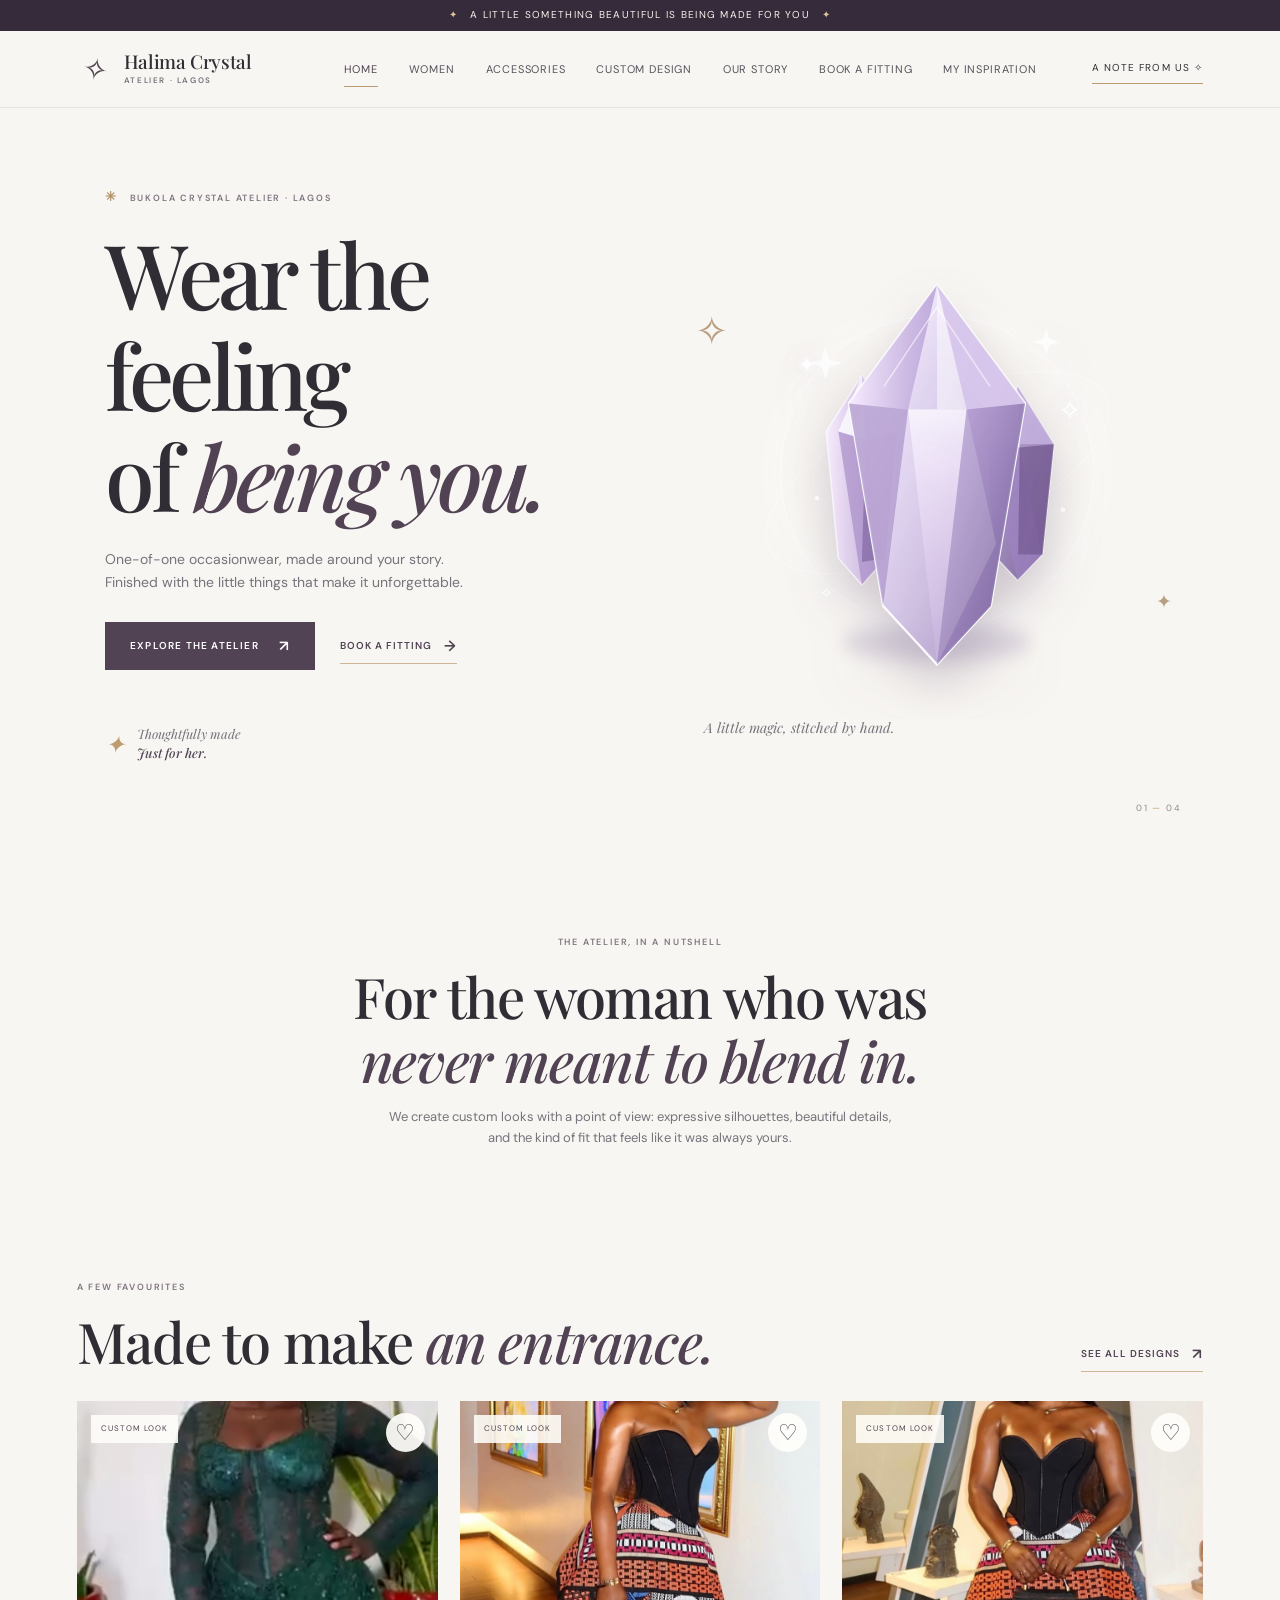
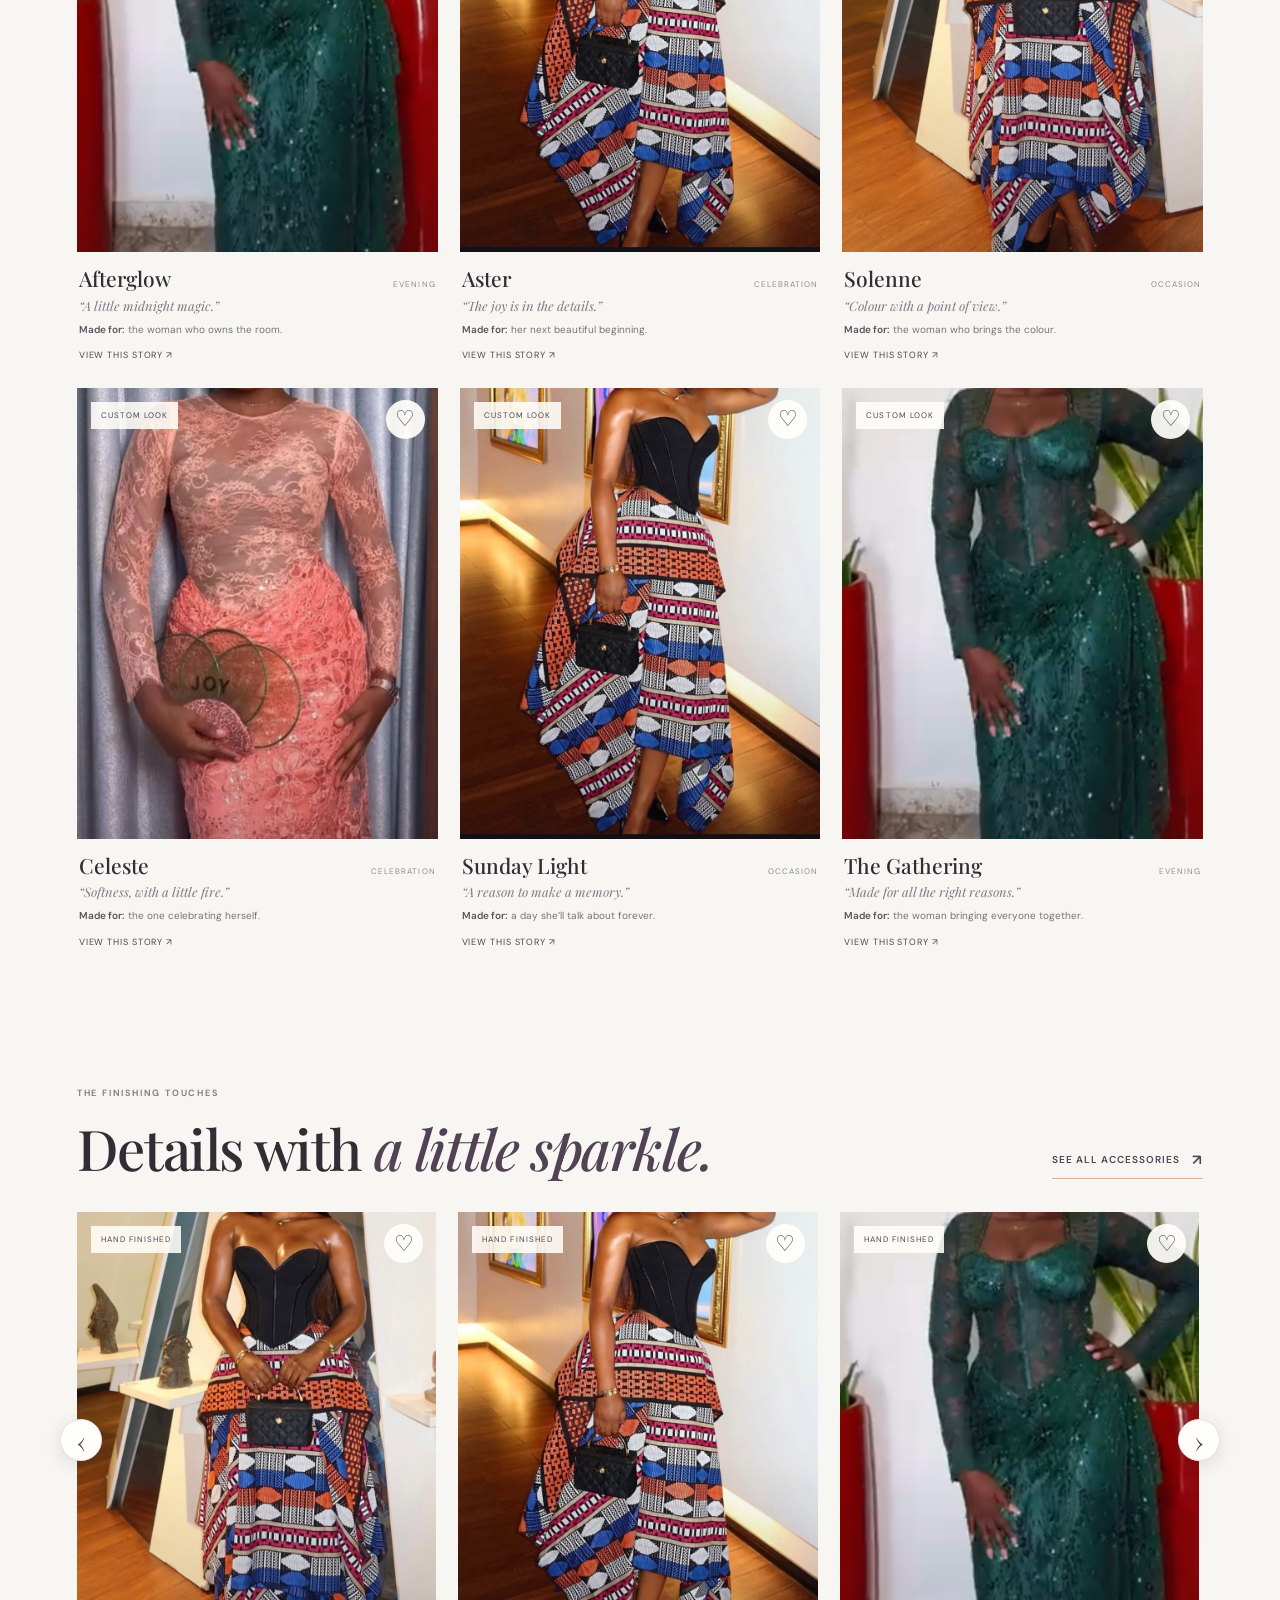
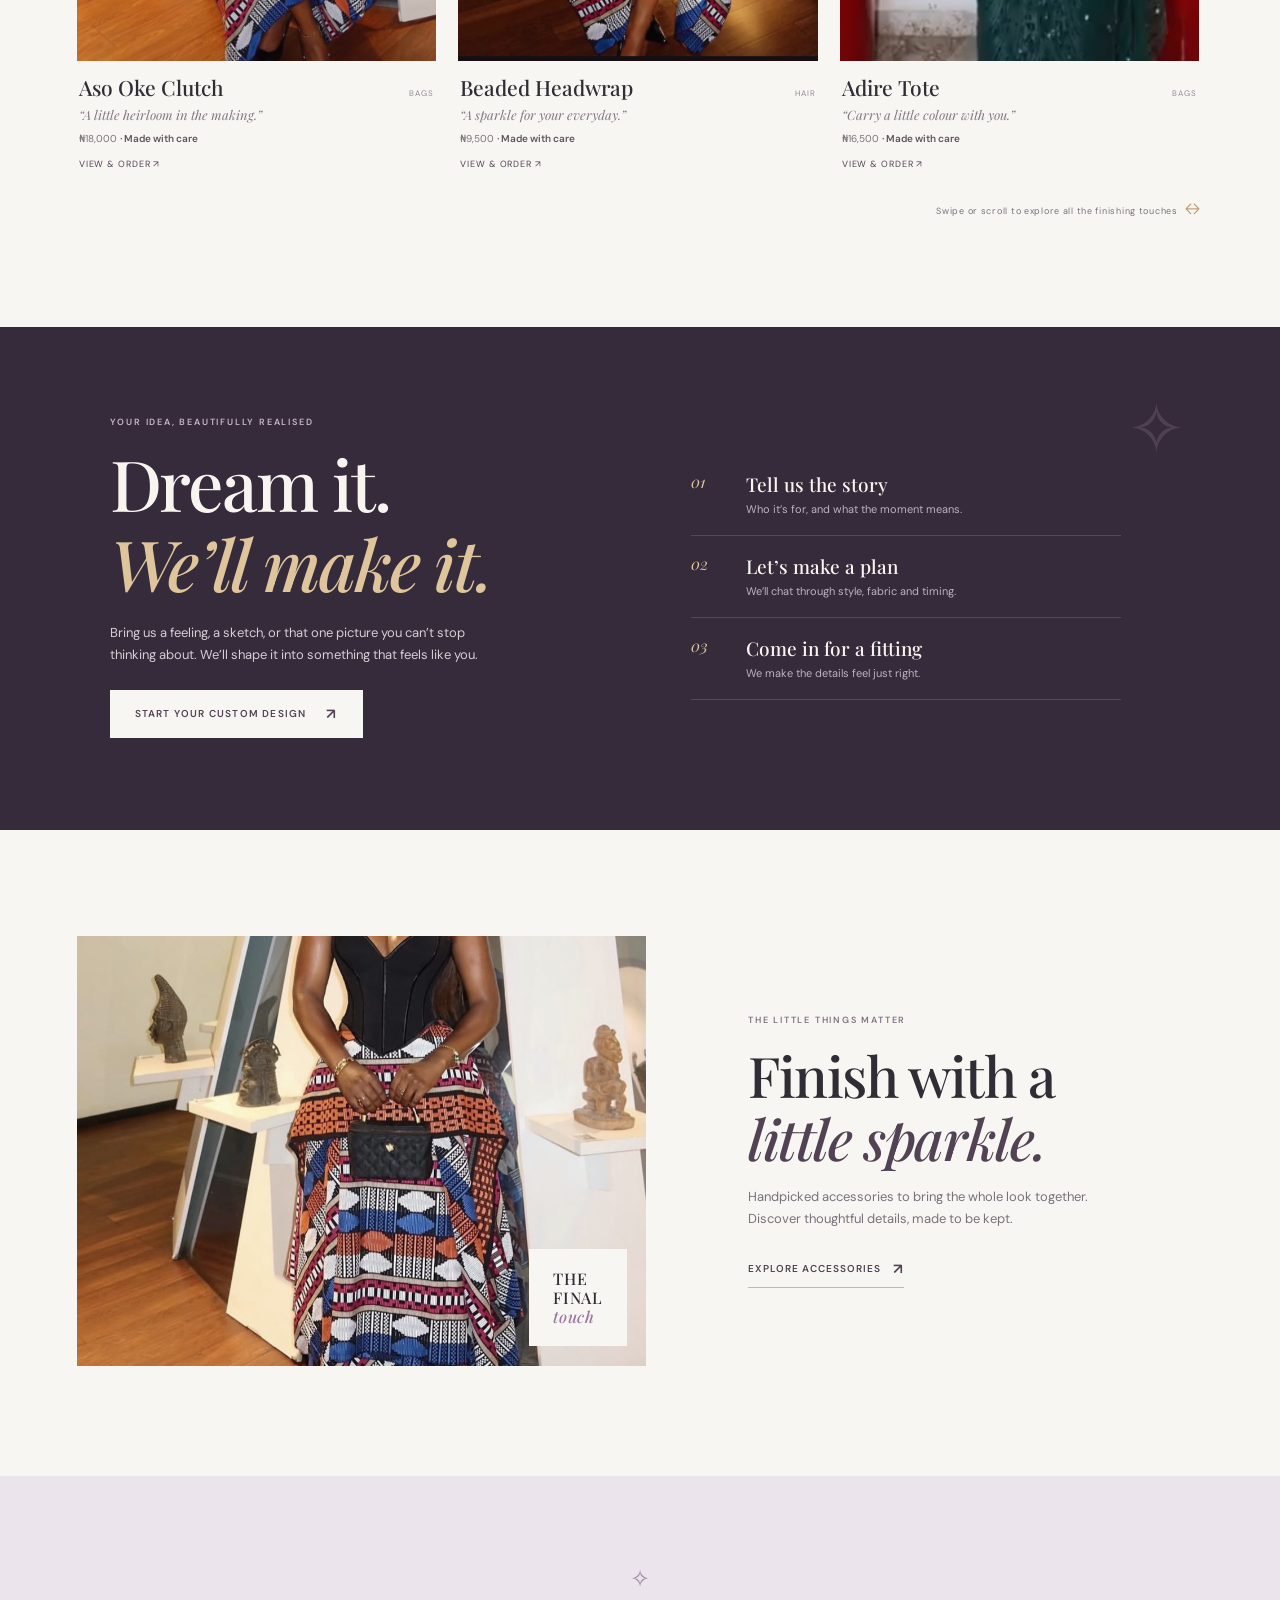
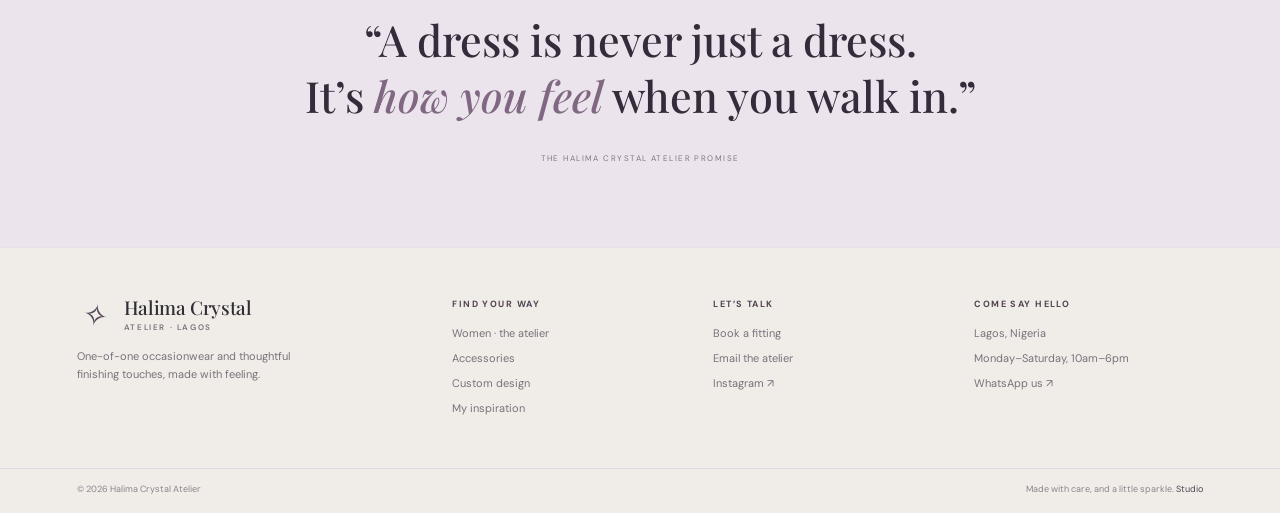
==== index.html @ a13599d3 "bukola crystals" ====
<!doctype html>
<html lang="en">
<head>
  <meta charset="utf-8">
  <meta name="viewport" content="width=device-width, initial-scale=1">
  <meta name="theme-color" content="#f8f6f2">
  <meta name="description" content="Bukola Crystal Atelier — made-to-measure occasionwear, custom design and considered accessories.">
  <title>Bukola Crystal — Made to be remembered</title>
  <link rel="preconnect" href="https://fonts.googleapis.com">
  <link rel="preconnect" href="https://fonts.gstatic.com" crossorigin>
  <link href="https://fonts.googleapis.com/css2?family=DM+Sans:wght@400;500;600;700&family=Playfair+Display:ital,wght@0,500;0,600;0,700;1,500;1,600&display=swap" rel="stylesheet">
  <link rel="stylesheet" href="style.css">
</head>
<body data-page="home">
  <div class="announcement"><span>✦</span> A little something beautiful is being made for you <span>✦</span></div>
  <header id="site-header"></header>
  <main>
    <section class="hero">
      <div class="hero-copy">
        <p class="eyebrow"><span class="spark">✳</span> BUKOLA CRYSTAL ATELIER · LAGOS</p>
        <h1>Wear the feeling<br>of <em>being you.</em></h1>
        <p class="hero-lead">One-of-one occasionwear, made around your story. Finished with the little things that make it unforgettable.</p>
        <div class="hero-actions"><a class="button" href="women.html">Explore the atelier <span>↗</span></a><a class="text-link" href="book.html">Book a fitting <span>→</span></a></div>
        <div class="hero-note"><span class="gem gem-small">✦</span><span>Thoughtfully made<br><b>Just for her.</b></span></div>
      </div>
      <div class="hero-art">
        <div class="hero-frame">
          <div class="crystal-stage" role="img" aria-label="A luminous, animated amethyst crystal">
            <span class="crystal-aura"></span>
            <span class="crystal-ring crystal-ring-one"></span>
            <span class="crystal-ring crystal-ring-two"></span>
            <svg class="hero-crystal" viewBox="0 0 500 600" aria-hidden="true">
              <defs>
                <linearGradient id="crystal-face" x1="0" y1="0" x2="1" y2="1"><stop stop-color="#fff" stop-opacity=".96"/><stop offset=".42" stop-color="#ded0f4" stop-opacity=".82"/><stop offset="1" stop-color="#8f72af" stop-opacity=".9"/></linearGradient>
                <linearGradient id="crystal-left" x1="0" y1="0" x2="1" y2="0"><stop stop-color="#f8ecff" stop-opacity=".92"/><stop offset="1" stop-color="#a98dcc" stop-opacity=".66"/></linearGradient>
                <linearGradient id="crystal-right" x1="0" y1="0" x2="1" y2="1"><stop stop-color="#bca3db" stop-opacity=".72"/><stop offset="1" stop-color="#6c568f" stop-opacity=".94"/></linearGradient>
                <linearGradient id="crystal-core" x1="0" y1="0" x2="0" y2="1"><stop stop-color="#fff" stop-opacity=".68"/><stop offset="1" stop-color="#ddbbf1" stop-opacity=".05"/></linearGradient>
                <filter id="crystal-glow" x="-60%" y="-40%" width="220%" height="190%"><feGaussianBlur stdDeviation="11"/></filter>
              </defs>
              <ellipse cx="250" cy="525" rx="125" ry="25" fill="#806b9c" opacity=".22" filter="url(#crystal-glow)"/>
              <g class="crystal-small crystal-small-left">
                <path d="M104 247 151 173 198 247 182 414 151 449 120 414Z" fill="url(#crystal-left)" stroke="#fff" stroke-opacity=".62" stroke-width="2"/>
                <path d="m151 173 5 85-36-11Z" fill="#fff" fill-opacity=".72"/>
                <path d="m151 173 47 74-42 11Z" fill="#d9c8ed" fill-opacity=".8"/>
                <path d="m120 247 36 11 26 156-31 35Z" fill="#a88cc7" fill-opacity=".68"/>
                <path d="m156 258 42-11-16 167-31 5Z" fill="#7e649f" fill-opacity=".65"/>
              </g>
              <g class="crystal-small crystal-small-right">
                <path d="m316 264 40-77 48 77-15 145-33 34-32-34Z" fill="url(#crystal-right)" stroke="#fff" stroke-opacity=".6" stroke-width="2"/>
                <path d="m356 187 3 81-43-4Z" fill="#f8ebff" fill-opacity=".8"/>
                <path d="m356 187 48 77-45 0Z" fill="#c8b4e2" fill-opacity=".78"/>
                <path d="m313 264 46 4 29 141-32 34Z" fill="#9e82c1" fill-opacity=".68"/>
                <path d="m359 268 45-4-15 145-32 0Z" fill="#72588f" fill-opacity=".7"/>
              </g>
              <g class="crystal-main">
                <path d="m250 54 116 156-45 267-71 77-71-77-45-267Z" fill="url(#crystal-face)" stroke="#fff" stroke-opacity=".92" stroke-width="3"/>
                <path d="m250 54-116 156 78 8Z" fill="url(#crystal-left)"/>
                <path d="m250 54 116 156-77 8Z" fill="#d7c6ec" fill-opacity=".9"/>
                <path d="m134 210 78 8-33 259Z" fill="#b29ace" fill-opacity=".76"/>
                <path d="m212 218 77 0-39 336Z" fill="url(#crystal-core)"/>
                <path d="m289 218 77-8-45 267-71 77Z" fill="url(#crystal-right)"/>
                <path d="m212 218 77 0-39 336Z" fill="#f7edff" fill-opacity=".2"/>
                <path d="m250 54 39 164-39 0Z" fill="#fff" fill-opacity=".48"/>
                <path d="m289 218 39 177-78 159Z" fill="#fff" fill-opacity=".15"/>
                <path d="m212 218 38 336-71-77Z" fill="#fff" fill-opacity=".13"/>
                <path d="m180 188 70-105 70 105" fill="none" stroke="#fff" stroke-opacity=".56" stroke-width="2"/>
              </g>
              <g class="crystal-flare" fill="#fff">
                <path d="m103 135 5 17 17 5-17 5-5 17-5-17-17-5 17-5Z"/>
                <path d="m394 112 4 13 13 4-13 4-4 13-4-13-13-4 13-4Z"/>
                <circle cx="92" cy="335" r="3"/><circle cx="416" cy="350" r="3"/>
              </g>
            </svg>
            <span class="crystal-sparkle sparkle-one">✦</span>
            <span class="crystal-sparkle sparkle-two">✧</span>
            <span class="crystal-sparkle sparkle-three">✧</span>
          </div>
        </div>
        <span class="hero-caption">A little magic, stitched by hand.</span>
        <span class="float-gem gem-one">✧</span><span class="float-gem gem-two">✦</span>
      </div>
      <div class="hero-index">01 <span>—</span> 04</div>
    </section>

    <section class="intro section-wrap">
      <p class="eyebrow">THE ATELIER, IN A NUTSHELL</p>
      <h2>For the woman who was<br><em>never meant to blend in.</em></h2>
      <p>We create custom looks with a point of view: expressive silhouettes, beautiful details, and the kind of fit that feels like it was always yours.</p>
    </section>

    <section class="showcase section-wrap">
      <div class="section-heading"><div><p class="eyebrow">A FEW FAVOURITES</p><h2>Made to make <em>an entrance.</em></h2></div><a class="text-link" href="women.html">See all designs <span>↗</span></a></div>
      <div class="work-grid" data-collection="featured"></div>
    </section>

    <section class="showcase section-wrap home-accessories">
      <div class="section-heading"><div><p class="eyebrow">THE FINISHING TOUCHES</p><h2>Details with <em>a little sparkle.</em></h2></div><a class="text-link" href="accessories.html">See all accessories <span>↗</span></a></div>
      <div class="accessory-carousel">
        <button class="accessory-scroll" type="button" data-direction="left" aria-label="Scroll accessories left">‹</button>
        <div class="work-grid" data-collection="featured-accessories" tabindex="0" aria-label="Featured accessories. Swipe or scroll horizontally to explore."></div>
        <button class="accessory-scroll" type="button" data-direction="right" aria-label="Scroll accessories right">›</button>
      </div>
      <p class="accessory-carousel-hint">Swipe or scroll to explore all the finishing touches <span>↔</span></p>
    </section>

    <section class="pathway">
      <div class="pathway-inner">
        <div class="pathway-copy"><p class="eyebrow">YOUR IDEA, BEAUTIFULLY REALISED</p><h2>Dream it.<br><em>We’ll make it.</em></h2><p>Bring us a feeling, a sketch, or that one picture you can’t stop thinking about. We’ll shape it into something that feels like you.</p><a class="button button-light" href="design.html">Start your custom design <span>↗</span></a></div>
        <div class="pathway-steps"><div><span>01</span><b>Tell us the story</b><small>Who it’s for, and what the moment means.</small></div><div><span>02</span><b>Let’s make a plan</b><small>We’ll chat through style, fabric and timing.</small></div><div><span>03</span><b>Come in for a fitting</b><small>We make the details feel just right.</small></div></div>
        <div class="pathway-star">✧</div>
      </div>
    </section>

    <section class="accessory-feature section-wrap">
      <div class="accessory-art"><img src="assets/img-1.jpg" alt="Handcrafted finishing details styled with occasionwear"><span class="accessory-mark">THE<br>FINAL<br><em>touch</em></span></div>
      <div class="accessory-copy"><p class="eyebrow">THE LITTLE THINGS MATTER</p><h2>Finish with a<br><em>little sparkle.</em></h2><p>Handpicked accessories to bring the whole look together. Discover thoughtful details, made to be kept.</p><a class="text-link" href="accessories.html">Explore accessories <span>↗</span></a></div>
    </section>

    <section class="quote-band"><span class="quote-gem">✧</span><p>“A dress is never just a dress.<br>It’s <em>how you feel</em> when you walk in.”</p><span class="quote-credit">THE HALIMA CRYSTAL ATELIER PROMISE</span></section>
  </main>
  <footer id="site-footer"></footer>
  <div id="modal-root"></div>
  <script src="config.js"></script><script src="app.js"></script>
</body>
</html>
---- style.css ----
:root{--paper:#f8f6f2;--white:#fffefa;--ink:#302d35;--muted:#77727b;--line:#e6e1e6;--plum:#514354;--plum-dark:#352b3a;--lilac:#ebe4ed;--rose:#e9d8d2;--gold:#bd9d70;--serif:"Playfair Display",Georgia,serif;--sans:"DM Sans",Arial,sans-serif}
*{box-sizing:border-box}
html{scroll-behavior:smooth;scroll-padding-top:92px}
body{margin:0;background:var(--paper);color:var(--ink);font:15px/1.65 var(--sans);-webkit-font-smoothing:antialiased}
body.modal-open{overflow:hidden}
a{color:inherit;text-decoration:none}
button,input,textarea,select{font:inherit}
button,a{-webkit-tap-highlight-color:transparent}
img{max-width:100%;display:block}
h1,h2,h3,p{margin-top:0}
h1,h2,h3{font-family:var(--serif);font-weight:500;line-height:1.13}
h1 em,h2 em,p em{font-weight:500}
.announcement{height:31px;background:var(--plum-dark);color:#f8f4ed;text-align:center;font-size:10px;letter-spacing:.13em;text-transform:uppercase;display:flex;align-items:center;justify-content:center;gap:12px}
.announcement span{color:#dfc59c}
#site-header{position:sticky;top:0;z-index:30;background:rgba(248,246,242,.96);backdrop-filter:blur(14px);border-bottom:1px solid rgba(81,67,84,.1)}
.nav-wrap{max-width:1370px;height:76px;padding:0 6vw;margin:auto;display:flex;align-items:center;justify-content:space-between;gap:28px}
.brand{display:flex;align-items:center;gap:10px;min-width:212px}
.brand-mark{width:37px;height:37px;display:grid;place-items:center;color:var(--plum);font-size:30px;line-height:1;transform:rotate(12deg)}
.brand-name{font:500 19px/1.05 var(--serif);letter-spacing:-.02em}
.brand-name small{display:block;font:600 8px/1.5 var(--sans);text-transform:uppercase;letter-spacing:.2em;color:var(--muted);margin-top:3px}
.main-nav{display:flex;align-items:center;gap:clamp(17px,2.4vw,36px);font-size:11px;letter-spacing:.075em;text-transform:uppercase}
.main-nav a{position:relative;padding:11px 0;color:#57515b;transition:color .2s}
.main-nav a:hover,.main-nav a.active{color:var(--plum)}
.main-nav a.active:after{content:"";position:absolute;bottom:2px;left:0;right:0;height:1px;background:var(--gold)}
.nav-actions{display:flex;align-items:center;gap:17px}
.nav-signup{font-size:10px;letter-spacing:.11em;text-transform:uppercase;border-bottom:1px solid var(--gold);padding:6px 0}
.nav-menu{display:none;border:0;background:none;color:var(--plum);font-size:24px;padding:5px}
.mobile-nav{display:none}
.section-wrap{max-width:1290px;margin:auto;padding-left:6vw;padding-right:6vw}
.eyebrow{font-size:9px;line-height:1.5;letter-spacing:.2em;font-weight:600;text-transform:uppercase;color:#807481;margin:0 0 15px}
.spark{color:#b49469;margin-right:8px;font-size:13px}
.button{display:inline-flex;align-items:center;justify-content:center;gap:20px;min-height:48px;padding:0 24px;border:1px solid var(--plum);background:var(--plum);color:white;font-size:10px;font-weight:600;letter-spacing:.12em;text-transform:uppercase;cursor:pointer;transition:background .22s,color .22s,transform .22s}
.button:hover{background:var(--plum-dark);transform:translateY(-2px)}
.button span{font-size:15px;line-height:1}
.button-light{background:#f8f6f2;color:var(--plum);border-color:#f8f6f2}
.button-light:hover{background:transparent;color:white}
.text-link{font-size:10px;font-weight:600;letter-spacing:.1em;text-transform:uppercase;color:var(--plum);display:inline-flex;align-items:center;gap:12px;border-bottom:1px solid rgba(189,157,112,.7);padding:5px 0}
.text-link span{font-size:15px}
.hero{max-width:1440px;margin:auto;min-height:645px;padding:69px 8.2vw 59px;display:grid;grid-template-columns:1fr .93fr;align-items:center;gap:6.5vw;position:relative;overflow:hidden}
.hero-copy{padding:10px 0 20px;position:relative;z-index:1}
.hero h1{font-size:clamp(56px,7vw,98px);letter-spacing:-.048em;margin:0 0 23px}
.hero h1 em,.section-heading h2 em,.intro h2 em,.pathway h2 em,.accessory-copy h2 em,.bottom-cta h2 em,.page-hero h1 em,.collection h2 em,.design-request h2 em,.booking-form h2 em,.story-copy h2 em,.signup-form h1 em{color:var(--plum);font-style:italic}
.hero-lead{font-size:14px;max-width:380px;color:var(--muted);margin-bottom:28px}
.hero-actions{display:flex;align-items:center;gap:25px;flex-wrap:wrap}
.hero-note{display:flex;align-items:center;gap:12px;margin-top:55px;font:italic 13px var(--serif);color:var(--muted);line-height:1.4}
.hero-note b{font-weight:500;color:var(--plum)}
.gem-small{font-size:24px;color:var(--gold)}
.hero-art{position:relative;max-width:520px;justify-self:center;width:100%;padding:20px 20px 35px}
.hero-frame{height:495px;overflow:hidden;position:relative;border-radius:48% 48% 2px 2px;background:transparent}
.crystal-stage{position:absolute;inset:0;display:grid;place-items:center;overflow:hidden;background:transparent}
.crystal-aura{position:absolute;width:72%;aspect-ratio:1;border:1px solid rgba(255,255,255,.68);border-radius:50%;box-shadow:0 0 42px rgba(255,255,255,.56),inset 0 0 38px rgba(255,255,255,.36);animation:crystal-aura 6s ease-in-out infinite}
.crystal-ring{position:absolute;width:85%;height:30%;border:1px solid rgba(255,255,255,.42);border-radius:50%;transform:rotate(-24deg);animation:crystal-ring 10s linear infinite}
.crystal-ring-two{width:78%;height:26%;transform:rotate(32deg);animation-direction:reverse;opacity:.65}
.hero-crystal{position:relative;z-index:1;width:90%;height:92%;overflow:visible;filter:drop-shadow(0 24px 24px rgba(70,49,91,.25));animation:crystal-float 6s ease-in-out infinite}
.crystal-small-left{transform-origin:151px 350px;animation:crystal-shimmer 5s ease-in-out infinite}
.crystal-small-right{transform-origin:356px 340px;animation:crystal-shimmer 5s ease-in-out -2.4s infinite}
.crystal-flare{opacity:.7;animation:crystal-twinkle 3s ease-in-out infinite}
.crystal-sparkle{position:absolute;z-index:2;color:#fff;text-shadow:0 0 12px rgba(255,255,255,.95),0 0 24px rgba(216,189,242,.85);animation:crystal-twinkle 2.8s ease-in-out infinite}
.sparkle-one{top:25%;left:18%;font-size:21px}
.sparkle-two{top:33%;right:17%;font-size:28px;animation-delay:-1.3s}
.sparkle-three{bottom:23%;left:23%;font-size:15px;animation-delay:-.7s}
@keyframes crystal-float{0%,100%{transform:translateY(4px) rotate(-1deg)}50%{transform:translateY(-13px) rotate(1deg)}}
@keyframes crystal-aura{0%,100%{transform:scale(.94);opacity:.62}50%{transform:scale(1.05);opacity:1}}
@keyframes crystal-ring{0%{transform:rotate(-24deg) scale(.96)}50%{transform:rotate(0deg) scale(1.04)}100%{transform:rotate(24deg) scale(.96)}}
@keyframes crystal-shimmer{0%,100%{opacity:.8}50%{opacity:1}}
@keyframes crystal-twinkle{0%,100%{opacity:.25;transform:scale(.75)}50%{opacity:1;transform:scale(1.18)}}
.hero-caption{position:absolute;bottom:17px;left:5px;font:italic 14px var(--serif);color:var(--muted)}
.float-gem{position:absolute;color:#b89e81}
.gem-one{font-size:40px;left:-4px;top:17%}.gem-two{font-size:19px;right:3px;bottom:25%}
.hero-index{position:absolute;bottom:25px;right:7.7vw;font-size:9px;letter-spacing:.2em;color:#8f8990}.hero-index span{color:var(--gold)}
.intro{text-align:center;padding-top:95px;padding-bottom:102px}
.intro h2,.section-heading h2,.accessory-copy h2,.bottom-cta h2,.collection h2,.story-copy h2,.design-request h2,.booking-form h2{font-size:clamp(34px,4.4vw,56px);letter-spacing:-.025em;margin-bottom:15px}
.intro>p:last-child{max-width:520px;margin:0 auto;color:var(--muted);font-size:13px}
.showcase{padding-top:30px;padding-bottom:105px}
.section-heading{display:flex;align-items:end;justify-content:space-between;gap:20px;margin-bottom:29px}
.section-heading h2{margin-bottom:0}
.work-grid{display:grid;grid-template-columns:repeat(3,minmax(0,1fr));gap:22px}
.work-grid-wide{grid-template-columns:repeat(3,minmax(0,1fr));row-gap:52px}
.accessory-carousel{position:relative}
.home-accessories .accessory-carousel .work-grid{display:flex;gap:22px;overflow-x:auto;scroll-snap-type:x mandatory;scrollbar-width:none;-ms-overflow-style:none;-webkit-overflow-scrolling:touch;overscroll-behavior-inline:contain;touch-action:pan-x;padding:4px 2px 20px;cursor:grab}
.home-accessories .accessory-carousel .work-grid::-webkit-scrollbar{display:none}
.home-accessories .accessory-carousel .work-card{flex:0 0 calc((100% - 44px)/3);scroll-snap-align:start}
.accessory-scroll{position:absolute;z-index:3;top:36%;width:42px;height:42px;border:1px solid #e6e1e6;border-radius:50%;background:var(--white);color:var(--plum);font:500 25px/1 var(--serif);cursor:pointer;box-shadow:0 4px 18px #302d3520;transition:transform .2s,background .2s}
.accessory-scroll:hover{transform:scale(1.06);background:#fff}
.accessory-scroll[data-direction="left"]{left:-17px}
.accessory-scroll[data-direction="right"]{right:-17px}
.accessory-carousel-hint{margin:2px 2px 0;text-align:right;color:var(--muted);font-size:9px;letter-spacing:.08em}
.accessory-carousel-hint span{color:var(--gold);font-size:15px;margin-left:5px}
.work-card{min-width:0;cursor:pointer;position:relative}
.work-image{position:relative;overflow:hidden;background:var(--lilac);aspect-ratio:4/5}
.work-image img{width:100%;height:100%;object-fit:cover;transition:transform .7s cubic-bezier(.2,.7,.2,1)}
.work-card:hover .work-image img{transform:scale(1.045)}
.work-image:after{content:"";position:absolute;inset:55% 0 0;background:linear-gradient(transparent,rgba(33,24,34,.18));pointer-events:none}
.work-badge{position:absolute;left:14px;top:14px;padding:7px 10px;background:rgba(255,254,250,.88);font-size:8px;letter-spacing:.13em;text-transform:uppercase;color:var(--plum);z-index:1}
.save-inspiration{position:absolute;right:13px;top:12px;width:39px;height:39px;border:0;border-radius:50%;background:rgba(255,254,250,.93);color:var(--plum);font-size:22px;line-height:1;cursor:pointer;z-index:2;transition:transform .2s,color .2s}
.save-inspiration:hover{transform:scale(1.08)}
.save-inspiration.saved{color:#9e6479}
.work-meta{padding:14px 2px 0}
.work-title-row{display:flex;justify-content:space-between;align-items:baseline;gap:10px}
.work-title{font:500 21px/1.2 var(--serif);margin:0}
.work-category{font-size:8px;letter-spacing:.13em;text-transform:uppercase;color:#918a94;white-space:nowrap}
.work-tagline{font:italic 13px var(--serif);color:#837786;margin:5px 0 0}
.work-for{font-size:10px;color:var(--muted);margin:8px 0 0}
.work-for b{color:#5d535f;font-weight:600}
.view-design{font-size:9px;letter-spacing:.1em;text-transform:uppercase;color:var(--plum);padding:10px 0 0;display:inline-block}
.pathway{background:var(--plum-dark);color:#f8f5f0;position:relative;overflow:hidden}
.pathway-inner{max-width:1240px;margin:auto;padding:89px 7vw 92px;display:grid;grid-template-columns:1fr 1fr;gap:8vw;position:relative}
.pathway .eyebrow{color:#c6b8c5}
.pathway h2{font-size:clamp(45px,5.5vw,71px);letter-spacing:-.03em;margin:0 0 19px}
.pathway h2 em{font-style:italic;color:#dfc59c}
.pathway-copy>p:not(.eyebrow){font-size:13px;color:#d4ced7;max-width:385px;margin-bottom:25px}
.pathway-steps{align-self:center;display:grid;gap:0;max-width:430px}
.pathway-steps div{display:grid;grid-template-columns:42px 1fr;column-gap:13px;align-items:start;padding:17px 0;border-bottom:1px solid #ffffff24}
.pathway-steps span{font:italic 16px var(--serif);color:#dfc59c}
.pathway-steps b{font:500 19px var(--serif)}
.pathway-steps small{grid-column:2;color:#bcb3c0;font-size:11px;margin-top:3px}
.pathway-star{position:absolute;right:6%;top:9%;font-size:70px;color:#88768d;opacity:.3}
.accessory-feature{padding-top:106px;padding-bottom:110px;display:grid;grid-template-columns:1fr .8fr;align-items:center;gap:8vw}
.accessory-art{height:430px;position:relative;background:#e3dcdf;overflow:hidden}
.accessory-art img{height:100%;width:100%;object-fit:cover;object-position:55% 38%;filter:saturate(.75)}
.accessory-mark{position:absolute;right:19px;bottom:20px;background:var(--paper);padding:20px 24px;font:500 16px/1.2 var(--serif);letter-spacing:.04em}
.accessory-mark em{color:#9a769c}
.accessory-copy h2{margin-bottom:17px}
.accessory-copy>p:not(.eyebrow){color:var(--muted);font-size:13px;max-width:350px;margin-bottom:23px}
.quote-band{text-align:center;padding:83px 18px 78px;background:var(--lilac);color:var(--plum-dark)}
.quote-gem{font-size:24px;color:#a78ba7}
.quote-band p{font:500 clamp(26px,4vw,43px)/1.3 var(--serif);margin:13px auto 21px}
.quote-band p em{color:#806882}
.quote-credit{font-size:8px;letter-spacing:.18em;color:#827687}
#site-footer{background:#f0ede8;border-top:1px solid #e6e1e6}
.footer-main{max-width:1290px;margin:auto;padding:49px 6vw 43px;display:grid;grid-template-columns:1.5fr 1fr 1fr 1fr;gap:32px}
.footer-about .brand{margin-bottom:13px}
.footer-about p{font-size:11px;color:var(--muted);max-width:250px}
.footer-column b{font-size:9px;text-transform:uppercase;letter-spacing:.16em;color:var(--plum);display:block;margin-bottom:12px}
.footer-column a,.footer-column span{font-size:11px;color:#77717b;display:block;margin:7px 0}
.footer-column a:hover{color:var(--plum)}
.footer-bottom{max-width:1290px;margin:auto;padding:13px 6vw 17px;border-top:1px solid #ded9df;display:flex;justify-content:space-between;align-items:center;color:#8a848c;font-size:9px}
.footer-bottom a{color:var(--plum)}
.page-hero{position:relative;min-height:325px;padding:72px 10vw 67px;display:flex;flex-direction:column;justify-content:center;overflow:hidden}
.page-hero h1{font-size:clamp(46px,6.8vw,82px);letter-spacing:-.045em;margin:0 0 13px;max-width:820px}
.page-hero>p:not(.eyebrow){max-width:470px;color:var(--muted);font-size:13px;margin:0 0 16px}
.page-hero-lilac{background:#ede7ef}
.page-hero-peach{background:#f1e7e1}
.page-hero-deep{background:#443849;color:#faf7f2}
.page-hero-deep .eyebrow{color:#d2c2d0}
.page-hero-deep h1 em{color:#e1c8a4}
.page-hero-deep>p:not(.eyebrow){color:#d1c9d3}
.page-hero-deep .button{align-self:flex-start;margin-top:10px}
.page-spark{position:absolute;right:12%;top:50%;transform:translateY(-50%);font-size:clamp(90px,18vw,220px);line-height:1;color:#c2b1c8;opacity:.28}
.page-hero-peach .page-spark{color:#ba9274}
.page-hero-book{background:#e8e1eb}
.collection{padding-top:76px;padding-bottom:100px}
.collection-toolbar{display:flex;justify-content:space-between;align-items:end;gap:20px}
.collection-toolbar h2{margin:0;font-size:clamp(32px,4vw,48px)}
.collection-count{font-size:10px;letter-spacing:.1em;text-transform:uppercase;color:var(--muted);padding-bottom:8px}
.filter-row{display:flex;gap:9px;flex-wrap:wrap;padding:25px 0 28px}
.filter-chip{padding:8px 15px;border:1px solid #ddd6df;background:transparent;color:#69636d;font-size:9px;letter-spacing:.1em;text-transform:uppercase;cursor:pointer}
.filter-chip.active,.filter-chip:hover{background:var(--plum);border-color:var(--plum);color:white}
.collection-note{margin-top:65px;padding:23px 24px;border:1px solid #e1d9e3;display:flex;align-items:center;gap:19px;flex-wrap:wrap;background:#fbf9fc}
.collection-note>span{font-size:25px;color:var(--gold)}
.collection-note p{font:italic 15px var(--serif);color:#746a78;margin:0;flex:1;min-width:240px}
.collection-note .text-link{white-space:nowrap}
.bottom-cta{text-align:center;padding:80px 18px 88px;background:#f0ebe9}
.bottom-cta h2{margin-bottom:24px}
.accessory-note{max-width:920px;margin:0 auto;padding:32px 6vw 102px;display:flex;gap:28px;align-items:flex-start}
.note-gem{font-size:40px;color:#b79c72}
.accessory-note h2{font:500 30px var(--serif);margin:0 0 8px}
.accessory-note p:not(.eyebrow){font-size:12px;color:var(--muted);max-width:530px}
.design-steps{display:grid;grid-template-columns:repeat(3,1fr);padding-top:58px;padding-bottom:78px;gap:24px}
.design-steps>div{border-top:1px solid #cfc5d2;padding-top:16px}
.design-steps span{display:block;color:#a68b69;font:italic 16px var(--serif);margin-bottom:13px}
.design-steps b{font:500 21px var(--serif)}
.design-steps p{font-size:11px;color:var(--muted);margin:8px 0 0;max-width:260px}
.design-request{display:grid;grid-template-columns:.75fr 1fr;gap:11vw;padding-top:36px;padding-bottom:105px;align-items:start}
.design-form-intro{position:relative;padding-top:25px}
.design-form-intro h2{font:500 clamp(39px,4.7vw,58px)/1.12 var(--serif);margin-bottom:17px}
.design-form-intro>p:not(.eyebrow){font-size:12px;color:var(--muted);max-width:250px}
.form-decoration{font-size:115px;color:#e3d8e6;margin-top:46px}
.paper-form{padding:35px 39px;background:var(--white);border:1px solid #ece6eb;box-shadow:0 16px 55px #4c394b0a}
.paper-form label{display:block;margin:0 0 16px;color:#5d5661;font-size:10px;font-weight:600;letter-spacing:.04em}
.paper-form label>span{font-weight:400;color:#96909a}
.paper-form input,.paper-form select,.paper-form textarea{display:block;width:100%;margin-top:6px;padding:12px 12px;border:1px solid #e6e0e6;border-radius:0;background:#fffefa;color:var(--ink);font-size:12px;outline:none}
.paper-form input:focus,.paper-form select:focus,.paper-form textarea:focus{border-color:#9b829d;box-shadow:0 0 0 2px #9b829d1c}
.paper-form textarea{resize:vertical;min-height:90px}
.paper-form input[type=file]{font-size:10px}
.paper-form .upload-label small{display:block;color:#918b94;font-weight:400;font-size:9px;margin-top:5px}
.form-pair{display:grid;grid-template-columns:1fr 1fr;gap:14px}
.paper-form>.button{width:100%;margin-top:5px}
.form-message{min-height:20px;margin:10px 0 0;color:#6b526e;font-size:11px}
.form-footnote{font-size:10px;color:#8e8791;margin:8px 0 0}
.form-footnote a{color:var(--plum);text-decoration:underline}
.story-hero{background:radial-gradient(ellipse at 86% 22%,#fffefa99 0,transparent 36%),linear-gradient(120deg,#eee9ef,#e8e1eb 52%,#ded4e1);min-height:400px}
.story-split{display:grid;grid-template-columns:.9fr 1fr;gap:9vw;align-items:center;padding-top:88px;padding-bottom:98px}
.story-image{height:475px;position:relative;overflow:hidden;background:#d5c9d2}
.story-image img{width:100%;height:100%;object-fit:cover;object-position:center 30%}
.story-image-note{position:absolute;bottom:20px;left:20px;padding:16px 22px;background:#f8f6f2eF;font:italic 18px/1.25 var(--serif);color:var(--plum);white-space:pre-line}
.story-copy h2{margin-bottom:20px}
.story-copy>p:not(.eyebrow){font-size:12px;color:var(--muted);max-width:440px;margin-bottom:15px}
.story-copy .text-link{margin-top:10px}
.story-ribbon{overflow:hidden;padding:13px 0;background:var(--plum-dark);color:#e6d9e8;white-space:nowrap}
.story-ribbon-track{display:inline-block;min-width:max-content;animation:story-ribbon-scroll 32s linear infinite;font-size:9px;letter-spacing:.2em}
@keyframes story-ribbon-scroll{to{transform:translateX(-50%)}}
.story-title-line{display:block;overflow:hidden}
.story-title-line>span{display:block;transform:translateY(110%);animation:story-title-rise .9s cubic-bezier(.2,.7,.2,1) forwards}
.story-title-line:nth-child(2)>span{animation-delay:.2s}
@keyframes story-title-rise{to{transform:translateY(0)}}
.story-hero .page-spark{animation:story-spark-float 6s ease-in-out infinite}
@keyframes story-spark-float{50%{translate:0 -10px;rotate:8deg;opacity:.4}}
.story-reveal{opacity:0;transform:translateY(28px);transition:opacity .8s ease,transform .8s cubic-bezier(.2,.7,.2,1)}
.story-reveal-left{transform:translateX(-36px)}
.story-reveal-right{transform:translateX(36px)}
.story-reveal.is-visible{opacity:1;transform:none}
.values-band>div:nth-child(2).story-reveal,.story-timeline>div:nth-child(2).story-reveal{transition-delay:.12s}
.values-band>div:nth-child(3).story-reveal,.story-timeline>div:nth-child(3).story-reveal{transition-delay:.24s}
.story-timeline>div:nth-child(4).story-reveal{transition-delay:.36s}
.story-chapter{max-width:1290px;margin:0 auto;padding:86px 6vw;display:grid;grid-template-columns:.9fr 1fr;gap:9vw;align-items:center}
.story-chapter .story-image{height:475px}
.story-chapter .story-copy h2{font-size:clamp(34px,4.4vw,56px);letter-spacing:-.025em}
.story-chapter-tint{display:block;max-width:none;padding:0;background:#f0edeF}
.story-chapter-inner{max-width:1290px;margin:auto;padding:86px 6vw;display:grid;grid-template-columns:.9fr 1fr;gap:9vw;align-items:center}
.story-chapter-reverse .story-image{order:2}
.story-chapter-reverse .story-copy{order:1}
.story-journey{padding-top:88px;padding-bottom:100px}
.story-journey>h2{font-size:clamp(34px,4.4vw,56px);letter-spacing:-.025em;margin-bottom:0}
.story-journey>h2 em{color:var(--plum);font-style:italic}
.story-timeline{display:grid;grid-template-columns:repeat(4,minmax(0,1fr));gap:22px;margin-top:45px}
.story-timeline>div{position:relative;border-top:1px solid #d8cbdc;padding:19px 13px 0 0}
.story-timeline>div:before{content:"";position:absolute;top:-5px;left:0;width:9px;height:9px;border-radius:50%;background:var(--gold);box-shadow:0 0 0 4px var(--paper)}
.story-timeline span{display:block;color:#a78ba7;font:italic 17px var(--serif);margin-bottom:12px}
.story-timeline b{font:500 19px var(--serif)}
.story-timeline p{max-width:230px;margin:7px 0 0;color:var(--muted);font-size:10px}
.story-bottom-cta>p:not(.eyebrow){color:var(--muted);font-size:12px;margin:12px auto 22px}
.story-cta-actions{display:flex;justify-content:center;align-items:center;gap:24px;flex-wrap:wrap}
.values-band{background:#eee8f0;display:grid;grid-template-columns:repeat(3,1fr);text-align:center;padding:48px max(6vw,20px);gap:30px}
.values-band span{font-size:22px;color:#a486a6}
.values-band b{display:block;font:500 19px var(--serif);margin:8px 0}
.values-band p{font-size:10px;color:var(--muted);margin:0}
.booking-layout{display:grid;grid-template-columns:.8fr 1fr;gap:10vw;padding-top:80px;padding-bottom:108px;align-items:start}
.booking-aside{padding-top:20px}
.booking-aside h2{font-size:clamp(37px,4vw,50px);margin-bottom:29px}
.booking-aside h2 em{color:var(--plum);font-style:italic}
.booking-promise{display:grid;gap:17px}
.booking-promise>div{display:grid;grid-template-columns:25px 1fr;gap:9px}
.booking-promise span{color:#b5966f;font-size:13px}
.booking-promise p{font-size:11px;color:var(--muted);margin:0}
.booking-promise b{font:500 17px var(--serif);color:var(--ink)}
.booking-direct{border-top:1px solid var(--line);margin-top:29px;padding-top:16px;font-size:10px}
.booking-direct b{display:block;margin-bottom:4px}
.booking-direct a{color:var(--plum);text-decoration:underline}
.booking-form h2{font-size:34px;margin-bottom:24px}
.booking-form>.eyebrow{margin-bottom:8px}
.signup-page{min-height:calc(100vh - 130px);display:grid;grid-template-columns:1fr 1fr;align-items:center;gap:7vw;padding-top:65px;padding-bottom:65px}
.signup-art{min-height:495px;background:#e9e1eb;display:grid;place-items:center;position:relative;overflow:hidden}
.signup-art:before,.signup-art:after{content:"";position:absolute;border:1px solid #c7b6cb;border-radius:50%;width:390px;height:390px}
.signup-art:after{width:300px;height:300px}
.signup-art>span{position:absolute;top:70px;right:18%;font-size:52px;color:#aa8eac}
.signup-art p{font:500 clamp(43px,5vw,68px)/1.06 var(--serif);text-align:center;z-index:1;color:#514354}
.signup-art em{font-weight:500}
.signup-form{max-width:500px;justify-self:center;width:100%}
.signup-form h1{font-size:clamp(40px,4.8vw,59px);margin:0 0 13px}
.signup-form>p:not(.eyebrow,.form-message){font-size:11px;color:var(--muted);margin-bottom:24px}
.signup-form>small{font-size:9px;color:#948d96}
.modal-backdrop{position:fixed;inset:0;z-index:80;background:rgba(34,27,37,.62);display:grid;place-items:center;padding:20px;overflow:auto}
.modal-panel{width:min(720px,100%);max-height:min(90vh,850px);overflow:auto;background:var(--paper);position:relative;display:grid;grid-template-columns:.85fr 1fr}
.modal-close{position:absolute;right:13px;top:11px;width:34px;height:34px;border:1px solid #e0d9e1;background:#fffefa;color:var(--plum);font-size:20px;z-index:2;cursor:pointer}
.modal-image{min-height:400px}
.modal-image img{width:100%;height:100%;object-fit:cover}
.modal-copy{padding:45px 31px 32px}
.modal-copy .work-title{font-size:31px;margin:0 0 8px}
.modal-copy .work-tagline{font-size:15px}
.modal-copy>p:not(.work-tagline){font-size:11px;color:var(--muted);margin:17px 0}
.modal-copy .button{width:100%;margin-top:13px}
.modal-save{display:block;text-align:center;margin:15px auto 0;border:0;background:none;color:var(--plum);font-size:9px;letter-spacing:.1em;text-transform:uppercase;cursor:pointer}
.signup-pop{position:fixed;inset:0;z-index:90;background:#2c22355e;display:grid;place-items:center;padding:20px}
.signup-pop[hidden]{display:none}
.signup-pop-card{max-width:420px;padding:43px 39px 38px;background:#f7f3f6;text-align:center;position:relative;border:1px solid #d8cbdc}
.signup-pop-card .pop-close{position:absolute;top:10px;right:13px;border:0;background:none;color:var(--plum);font-size:20px;cursor:pointer}
.signup-pop-card .pop-gem{font-size:27px;color:#a88ba9}
.signup-pop-card h2{font-size:34px;margin:9px 0}
.signup-pop-card h2 em{color:var(--plum);font-style:italic}
.signup-pop-card p{color:var(--muted);font-size:11px;margin-bottom:19px}
.signup-pop-card .button{min-width:190px}
.auth-prompt{position:fixed;inset:0;z-index:100;display:grid;place-items:center;padding:20px;background:#2c22357e}
.auth-prompt-card{position:relative;width:min(420px,100%);padding:40px 32px 34px;background:var(--white);border:1px solid var(--line);text-align:center}
.auth-prompt-close{position:absolute;top:10px;right:13px;border:0;background:none;color:var(--plum);font-size:22px;cursor:pointer}
.auth-prompt-gem{display:block;color:#a88ba9;font-size:27px}
.auth-prompt-card h2{font-size:30px;margin:9px 0 12px}
.auth-prompt-card>p:not(.eyebrow){font-size:12px;color:var(--muted);margin-bottom:20px}
.auth-prompt-actions{display:grid;gap:14px;justify-items:center}
.auth-prompt-actions .button{width:100%}
.admin-page{max-width:1300px;margin:auto;padding:48px 6vw 90px}
.admin-head{display:flex;align-items:end;justify-content:space-between;gap:20px;margin-bottom:24px}
.admin-head h1{font-size:42px;margin:0}
.admin-head p{font-size:11px;color:var(--muted);margin:5px 0 0}
.admin-tools{display:flex;gap:10px;flex-wrap:wrap}
.admin-btn{border:1px solid #d8d0db;background:transparent;padding:10px 14px;color:var(--plum);font-size:9px;letter-spacing:.1em;text-transform:uppercase;cursor:pointer}
.admin-btn:hover{background:var(--plum);color:white}
.admin-note{padding:13px 16px;background:#efe9f2;border-left:2px solid #a48aa9;color:#665a69;font-size:10px;margin-bottom:25px}
.admin-tabs{display:flex;gap:7px;overflow:auto;border-bottom:1px solid var(--line);margin-bottom:23px}
.admin-tab{border:0;background:transparent;padding:11px 15px;color:#807983;white-space:nowrap;font-size:10px;letter-spacing:.08em;text-transform:uppercase;cursor:pointer}
.admin-tab.active{color:var(--plum);border-bottom:2px solid var(--gold)}
.stat-grid{display:grid;grid-template-columns:repeat(4,1fr);gap:13px;margin-bottom:25px}
.stat-card{padding:17px 18px;background:var(--white);border:1px solid #eee8ee}
.stat-card span{display:block;color:#8b838d;font-size:9px;letter-spacing:.1em;text-transform:uppercase}
.stat-card b{display:block;font:500 33px var(--serif);margin-top:5px;color:var(--plum)}
.admin-columns{display:grid;grid-template-columns:1fr 1fr;gap:18px;margin:18px 0}
.admin-panel{padding:21px;background:var(--white);border:1px solid #eee8ee;min-width:0}
.admin-panel h2{font-size:21px;margin:0 0 15px}
.admin-panel h3{font-size:19px;margin:0 0 12px}
.rank-list{padding:0;margin:0;list-style:none}
.rank-list li{display:flex;justify-content:space-between;gap:15px;padding:9px 0;border-bottom:1px solid #f0ecf0;font-size:11px}
.rank-list li:last-child{border:0}
.rank-list b{font-weight:600;color:var(--plum);white-space:nowrap}
.admin-table-wrap{overflow:auto}
.admin-table{width:100%;border-collapse:collapse;min-width:650px;font-size:10px}
.admin-table th,.admin-table td{text-align:left;padding:10px 9px;border-bottom:1px solid #eee9ee;vertical-align:top}
.admin-table th{color:#877f89;font-size:8px;letter-spacing:.1em;text-transform:uppercase}
.empty-state{padding:27px;text-align:center;color:#8c858e;font-size:11px}
.admin-section[hidden]{display:none}
.admin-login{max-width:430px;margin:45px auto;padding:30px;background:var(--white);border:1px solid var(--line)}
.admin-login h2{font-size:28px}
.admin-login input{width:100%;padding:10px;margin:5px 0 13px;border:1px solid var(--line);background:white}
.admin-login .button{width:100%}
.admin-login-message{font-size:10px;color:#816787}
@media(max-width:980px){.main-nav{gap:15px;font-size:9px}.brand{min-width:180px}.brand-name{font-size:17px}.nav-actions{gap:11px}.work-grid{gap:16px}.hero{padding-left:6vw;padding-right:6vw;gap:4vw}.hero-frame{height:430px}}
@media(max-width:760px){.announcement{font-size:8px;letter-spacing:.08em}.nav-wrap{height:66px;padding:0 5vw}.main-nav{display:none}.nav-signup{display:none}.nav-menu{display:block}.brand{min-width:0}.nav-actions{margin-left:auto}.mobile-nav.open{display:flex;flex-direction:column;background:var(--paper);padding:4px 6vw 17px;border-top:1px solid var(--line)}.mobile-nav a{padding:10px 0;border-bottom:1px solid #ebe6eb;font-size:10px;letter-spacing:.1em;text-transform:uppercase;color:#5b5360}.hero{grid-template-columns:1fr;padding:48px 7vw 50px;gap:24px;min-height:0}.hero-copy{padding:0}.hero h1{font-size:clamp(53px,12vw,78px)}.hero-lead{font-size:13px;max-width:350px}.hero-note{margin-top:28px}.hero-art{max-width:440px;width:91%;padding:5px 16px 32px}.hero-frame{height:clamp(310px,95vw,440px)}.hero-index{bottom:15px;right:7vw}.hero-caption{left:5px;bottom:11px;font-size:12px}.intro{padding-top:72px;padding-bottom:74px}.showcase{padding-bottom:73px}.section-heading{align-items:flex-start;flex-direction:column;margin-bottom:20px}.section-heading .text-link{margin-top:-10px}.work-grid,.work-grid-wide{grid-template-columns:repeat(2,minmax(0,1fr));gap:28px 13px}.work-title{font-size:18px}.work-title-row{display:block}.work-category{display:block;margin-top:4px}.work-tagline{font-size:12px}.work-image{aspect-ratio:3/4}.work-badge{top:9px;left:8px;font-size:7px;padding:5px 7px}.save-inspiration{right:8px;top:8px;width:33px;height:33px;font-size:19px}.work-meta{padding-top:10px}.work-for{font-size:9px}.view-design{font-size:8px}.pathway-inner{grid-template-columns:1fr;padding:65px 7vw;gap:30px}.pathway-star{right:3%;top:2%;font-size:55px}.pathway-steps{width:100%}.accessory-feature{grid-template-columns:1fr;padding-top:75px;padding-bottom:78px;gap:28px}.accessory-art{height:clamp(290px,78vw,420px)}.accessory-copy h2{font-size:42px}.footer-main{grid-template-columns:1fr 1fr;padding-top:35px;gap:24px}.footer-about{grid-column:1/-1}.footer-bottom{padding-left:6vw;padding-right:6vw}.page-hero{min-height:280px;padding:55px 7vw}.page-spark{right:4%;font-size:100px;opacity:.19}.collection{padding-top:55px;padding-bottom:72px}.collection-toolbar{align-items:start}.collection-toolbar h2{font-size:33px}.collection-count{font-size:8px}.filter-row{padding:20px 0 23px;gap:7px}.filter-chip{padding:7px 10px;font-size:8px}.collection-note{margin-top:42px;padding:18px}.collection-note p{min-width:100%;font-size:14px}.collection-note .text-link{font-size:8px}.bottom-cta{padding:64px 14px}.design-steps{grid-template-columns:1fr;gap:20px;padding-top:38px;padding-bottom:48px}.design-steps>div{display:grid;grid-template-columns:32px 1fr;column-gap:10px;padding-top:12px}.design-steps span{grid-row:span 2;margin:0}.design-steps b{font-size:19px}.design-steps p{margin:3px 0 0}.design-request{grid-template-columns:1fr;gap:10px;padding-bottom:72px}.design-form-intro{padding:0}.design-form-intro h2{font-size:43px}.form-decoration{display:none}.paper-form{padding:26px 21px}.form-pair{grid-template-columns:1fr;gap:0}.story-split{grid-template-columns:1fr;gap:35px;padding-top:58px;padding-bottom:70px}.story-image{height:clamp(320px,100vw,470px)}.story-copy h2{font-size:40px}.values-band{grid-template-columns:1fr;gap:26px;padding-top:36px;padding-bottom:39px}.booking-layout{grid-template-columns:1fr;gap:33px;padding-top:54px;padding-bottom:74px}.booking-aside{padding-top:0}.booking-aside h2{font-size:39px;margin-bottom:20px}.booking-promise{grid-template-columns:1fr 1fr;gap:12px}.booking-promise>div{grid-template-columns:20px 1fr}.booking-promise p{font-size:9px}.booking-promise b{font-size:14px}.booking-direct{margin-top:20px}.booking-form h2{font-size:31px}.signup-page{grid-template-columns:1fr;padding-top:32px;padding-bottom:50px;gap:24px}.signup-art{min-height:250px}.signup-art:before{width:250px;height:250px}.signup-art:after{width:190px;height:190px}.signup-art p{font-size:46px}.signup-art>span{top:26px;right:12%;font-size:36px}.signup-form{max-width:none}.modal-panel{grid-template-columns:.75fr 1fr}.modal-image{min-height:330px}.modal-copy{padding:42px 23px 25px}.modal-copy .work-title{font-size:25px}.admin-page{padding:33px 5vw 60px}.admin-head{align-items:flex-start;flex-direction:column}.admin-head h1{font-size:35px}.stat-grid{grid-template-columns:repeat(2,1fr)}.admin-columns{grid-template-columns:1fr}.admin-panel{padding:16px}}
@media(max-width:480px){.hero-actions{gap:16px}.hero-actions .button{padding:0 16px;gap:10px}.hero-actions .text-link{font-size:9px}.work-grid,.work-grid-wide{gap:25px 10px}.work-title{font-size:16px}.work-image{aspect-ratio:2.9/4}.work-meta{padding-left:0;padding-right:0}.page-hero h1{font-size:48px}.page-hero{min-height:260px}.modal-panel{display:block;max-height:92vh}.modal-image{height:280px;min-height:0}.modal-copy{padding:25px 22px}.modal-copy .button{margin-top:4px}.signup-pop-card{padding:36px 23px 29px}.footer-main{gap:15px}.footer-column a,.footer-column span{font-size:10px}.footer-bottom{font-size:8px}.collection-toolbar{display:block}.collection-count{display:block;margin-top:8px}.booking-promise{grid-template-columns:1fr}.booking-promise p{font-size:10px}}
@media(prefers-reduced-motion:reduce){*,*::before,*::after{scroll-behavior:auto!important;transition:none!important;animation:none!important}}
.accessory-artwork{height:100%;width:100%;position:relative;overflow:hidden;display:grid;place-items:center;background:radial-gradient(circle at 50% 45%,#f8f2f7 0,#e8dce9 50%,#d4c6d6 100%)}
.accessory-artwork:before,.accessory-artwork:after{content:"";position:absolute;border:1px solid #fff9;width:72%;height:72%;border-radius:50%;opacity:.5}
.accessory-artwork:after{width:53%;height:53%;opacity:.8}
.art-halo{position:absolute;width:60%;aspect-ratio:1;border:1px solid #fff9;border-radius:50%;box-shadow:0 0 42px #fff9}
.art-object{position:absolute;z-index:1;filter:drop-shadow(0 18px 13px #493b4b38)}
.art-stone{position:absolute;z-index:2;width:20px;height:20px;background:linear-gradient(135deg,#fff,#d5c1e6 45%,#927ba6);clip-path:polygon(50% 0,95% 28%,82% 82%,50% 100%,15% 80%,3% 29%);filter:drop-shadow(0 2px 2px #513c5944)}
.art-copy{position:absolute;z-index:3;bottom:15px;left:15px;color:#776779;font-size:8px;letter-spacing:.16em;text-transform:uppercase}
.art-clutch{background:radial-gradient(ellipse at 50% 60%,#f8eff1 0,#e7d8df 52%,#d8c6d4 100%)}
.art-clutch .art-object{width:38%;height:37%;background:linear-gradient(135deg,#6f596d,#45384d 50%,#927f95);border:1px solid #d5bd8c;border-radius:5px 5px 13px 13px}
.art-clutch .art-object:before{content:"";position:absolute;left:26%;top:-23%;width:48%;height:30%;border:2px solid #bd9d70;border-bottom:0;border-radius:40px 40px 0 0}
.art-clutch .art-stone{top:48%;width:17px;height:21px}
.art-headwrap{background:radial-gradient(ellipse at 50% 60%,#fbf2e7,#ead8d1 62%,#dec9c6)}
.art-headwrap .art-object{width:55%;height:24%;top:40%;border-radius:100% 100% 38% 38%;background:repeating-linear-gradient(45deg,#b77e73 0 5px,#d8b099 5px 10px,#e6c6ae 10px 15px);border:1px solid #fff8}
.art-headwrap .art-stone{top:42%;right:35%}
.art-tote{background:radial-gradient(ellipse at 50% 58%,#edf1e8,#d6e0d1 65%,#c2d0c0)}
.art-tote .art-object{width:38%;height:41%;top:37%;border-radius:4px 4px 13px 13px;background:repeating-linear-gradient(135deg,#667c68 0 7px,#e0c08e 7px 10px,#897b9b 10px 16px);border:1px solid #fff8}
.art-tote .art-object:before{content:"";position:absolute;left:20%;top:-27%;width:60%;height:35%;border:2px solid #8e765a;border-bottom:0;border-radius:38px 38px 0 0}
.art-necklace{background:radial-gradient(ellipse at 50% 48%,#f9f4e9,#e9dfd0 65%,#d9cdbb)}
.art-necklace .art-object{width:48%;height:35%;top:31%;border:2px solid #b99869;border-top-color:transparent;border-radius:0 0 50% 50%}
.art-necklace .art-stone{top:61%;width:25px;height:27px;background:linear-gradient(135deg,#fff7df,#d9ba84 44%,#9a7551)}
.art-scrunchie{background:radial-gradient(ellipse at 50% 50%,#fff3ee,#f0ded8 67%,#e0c9c8)}
.art-scrunchie .art-object{width:38%;aspect-ratio:1;border-radius:50%;border:15px dotted #b77c7c;box-shadow:0 0 0 3px #f4d9d4,0 13px 22px #76555a30}
.art-scrunchie .art-stone{top:36%;right:36%;background:linear-gradient(135deg,#fff,#db9da7 48%,#9b6169)}
.consent-row{display:flex!important;align-items:flex-start;gap:9px;font-weight:400!important;letter-spacing:0!important}
.paper-form .consent-row input{width:14px;height:14px;flex:none;margin:2px 0 0;accent-color:var(--plum)}
.caption-editor{display:grid;grid-template-columns:1fr 1fr;gap:14px 18px;padding:17px 0;border-top:1px solid var(--line)}
.caption-editor h3{grid-column:1/-1;font-size:19px;margin:0}
.caption-editor label{display:block;color:#77717b;font-size:9px;letter-spacing:.08em;text-transform:uppercase}
.caption-editor input,.caption-editor textarea{display:block;width:100%;margin-top:5px;padding:10px;border:1px solid #e6e0e6;background:#fffefa;color:var(--ink);font:12px var(--sans);resize:vertical}
.caption-save-message{display:inline-block;margin-left:12px;font-size:10px;color:var(--plum)}
@media(max-width:1100px){.nav-wrap .main-nav,.nav-wrap .nav-signup{display:none}.nav-wrap .nav-menu{display:block}.mobile-nav.open{display:flex;flex-direction:column;background:var(--paper);padding:4px 6vw 17px;border-top:1px solid var(--line)}.mobile-nav.open a{padding:10px 0;border-bottom:1px solid #ebe6eb;font-size:10px;letter-spacing:.1em;text-transform:uppercase;color:#5b5360}}
@media(max-width:560px){.caption-editor{grid-template-columns:1fr}.caption-editor h3{grid-column:auto}.caption-save-message{margin:10px 0 0;display:block}}
@media(max-width:760px){
  .hero{row-gap:0}
  .hero-copy{display:contents}
  .hero-copy>.eyebrow{grid-row:1}
  .hero-copy>h1{grid-row:2}
  .hero-copy>.hero-lead{grid-row:3}
  .hero-art{grid-row:4;margin-inline:auto}
  .hero-copy>.hero-actions{grid-row:5}
  .hero-copy>.hero-note{grid-row:6}
}
@media(max-width:980px){
  .home-accessories .accessory-carousel .work-card{flex-basis:47%}
}
@media(max-width:760px){
  .home-accessories .accessory-carousel .work-card{flex-basis:68%}
  .accessory-scroll{top:34%;width:36px;height:36px;font-size:22px}
  .accessory-scroll[data-direction="left"]{left:-10px}
  .accessory-scroll[data-direction="right"]{right:-10px}
  .story-chapter,.story-chapter-inner{grid-template-columns:1fr;gap:35px;padding:58px 7vw 70px}
  .story-chapter .story-image{height:clamp(320px,100vw,470px)}
  .story-chapter-reverse .story-image,.story-chapter-reverse .story-copy{order:initial}
  .story-timeline{grid-template-columns:repeat(2,minmax(0,1fr));gap:26px 18px}
  .story-journey{padding-top:68px;padding-bottom:75px}
}
@media(max-width:480px){
  .home-accessories .accessory-carousel .work-card{flex-basis:78%}
  .accessory-carousel-hint{font-size:8px}
  .story-ribbon-track{font-size:8px}
  .story-timeline{grid-template-columns:1fr;gap:22px}
  .story-cta-actions{align-items:flex-start;flex-direction:column}
}
.modal-gallery{min-width:0;background:#f0ecf1}
.modal-image{height:400px;min-height:0;overflow:hidden}
.modal-image img{height:100%;object-fit:cover}
.modal-thumbnails{display:flex;gap:8px;padding:10px;overflow-x:auto}
.modal-thumb{width:62px;height:72px;flex:0 0 auto;padding:2px;border:1px solid transparent;background:#fff;cursor:pointer}
.modal-thumb.active{border-color:var(--gold)}
.modal-thumb img{width:100%;height:100%;object-fit:cover}
.modal-related{grid-column:1/-1;padding:20px 25px 26px;border-top:1px solid var(--line)}
.modal-related .section-heading{align-items:end;margin-bottom:12px}
.modal-related h3{font-size:clamp(20px,3vw,27px);margin:0}
.related-grid{grid-template-columns:repeat(3,minmax(0,1fr));gap:13px}
.related-grid .work-image{aspect-ratio:4/3}
.related-grid .work-title{font-size:16px}
.related-grid .work-meta{padding-top:8px}
.related-grid .work-for{font-size:9px}
.account-page{min-height:calc(100vh - 200px);padding-top:65px;padding-bottom:80px}
.account-auth{display:grid;grid-template-columns:.8fr 1.2fr;align-items:center;gap:7vw}
.account-intro{position:relative;padding:25px 0}
.account-intro h1{font-size:clamp(42px,5vw,65px);margin:0 0 15px}
.account-intro h1 em{color:var(--plum);font-style:italic}
.account-intro>p:not(.eyebrow){max-width:330px;font-size:12px;color:var(--muted)}
.account-intro>span{display:block;color:#dfd3e2;font-size:120px;margin-top:30px}
.account-forms{display:grid;gap:18px}
.account-forms .paper-form{padding:27px 31px}
.account-forms h2{font-size:27px;margin:0 0 18px}
.google-auth-divider{display:flex;align-items:center;gap:12px;margin:14px 0;color:var(--muted);font-size:10px}
.google-auth-divider:before,.google-auth-divider:after{content:"";height:1px;flex:1;background:var(--line)}
.google-auth-button{width:100%;min-height:44px;display:flex;align-items:center;justify-content:center;gap:10px;border:1px solid var(--line);background:var(--white);color:var(--ink);font-size:10px;font-weight:600;letter-spacing:.07em;cursor:pointer}
.google-auth-button:hover{border-color:var(--plum)}
.google-auth-mark{font:700 17px Arial,sans-serif;color:#4285f4}
.account-local-note,.catalog-help{font-size:10px;color:var(--muted);line-height:1.6}
.account-heading{display:flex;justify-content:space-between;align-items:center;gap:20px;border-bottom:1px solid var(--line);padding-bottom:25px}
.account-heading h1{font-size:clamp(39px,5vw,58px);margin:0 0 8px}
.account-heading h1 em{color:var(--plum);font-style:italic}
.account-heading p:last-child{font-size:12px;color:var(--muted);margin:0}
.account-shortcuts{display:flex;align-items:center;gap:22px;padding:22px 0}
.account-saved{padding-top:18px}
.account-saved .section-heading{align-items:end}
.saved-accessory-order{width:100%;margin-top:12px;min-height:42px}
.auth-gate{padding:32px;background:var(--white);border:1px solid var(--line);box-shadow:0 16px 55px #4c394b0a}
.auth-gate h2{font-size:clamp(28px,3vw,38px);margin:0 0 12px}
.auth-gate>p:not(.eyebrow){font-size:12px;color:var(--muted)}
.product-form{border-top:1px solid var(--line);padding-top:18px}
.product-editor-sections{display:grid}
.product-editor-section{padding:14px 0;border-bottom:1px solid var(--line)}
.product-editor-section h3{font:600 10px var(--sans);letter-spacing:.13em;text-transform:uppercase;color:#77717b;margin:0 0 9px}
.product-editor-section-fields{display:grid;grid-template-columns:repeat(2,minmax(0,1fr));gap:10px 14px;align-items:start}
.product-editor-section-fields>label{display:block;margin:0;color:#5d5661;font-size:10px;font-weight:600}
.product-editor-section-fields input,.product-editor-section-fields select,.product-editor-section-fields textarea{display:block;width:100%;margin-top:4px;padding:8px 9px;border:1px solid #e6e0e6;background:#fffefa;color:var(--ink);font:11px var(--sans)}
.product-editor-section-fields textarea{min-height:64px;max-height:140px;resize:none}
.product-editor-basics .product-editor-section-fields{grid-template-columns:repeat(3,minmax(0,1fr))}
.product-editor-section-fields .product-description{grid-column:1/-1}
.product-editor-pictures .product-editor-section-fields{display:block}
.product-image-manager{padding:0}
.product-image-heading{margin:0 0 11px;color:var(--muted);font-size:9px}
.product-image-list{display:grid;grid-template-columns:repeat(auto-fit,minmax(145px,1fr));gap:12px;margin-bottom:12px}
.product-image-row{min-width:0;padding:9px;border:1px solid var(--line);background:#fcfafc}
.product-image-title{display:block;margin-bottom:7px;color:var(--muted);font-size:9px;font-weight:600}
.product-image-preview{position:relative;display:grid;place-items:center;aspect-ratio:4/5;margin-bottom:8px;overflow:hidden;background:#eee8f0;color:#918b94;font-size:10px}
.product-image-preview img{position:absolute;inset:0;width:100%;height:100%;object-fit:cover}
.product-image-preview img[hidden],.product-image-empty[hidden]{display:none}
.product-image-empty{padding:8px;text-align:center}
.product-image-path-label{display:block;margin:0 0 8px;color:#77717b;font-size:8px}
.product-image-path-label input{font-size:9px!important;padding:8px!important}
.product-image-controls{display:flex;flex-wrap:wrap;gap:5px}
.product-image-controls .admin-btn{padding:7px 8px;font-size:7px}
.product-image-upload{display:inline-flex;align-items:center}
.product-image-remove[hidden],.product-image-main[hidden]{display:none}
.product-add-image{padding:8px 11px}
.product-form [hidden]{display:none!important}
.product-form-actions{display:flex;align-items:center;gap:12px;flex-wrap:wrap}
.product-save-message{font-size:10px;color:var(--plum)}
.product-admin-table{min-width:580px}
.story-admin-form{display:grid;gap:11px}
.story-admin-group{border:1px solid var(--line);background:#fffefa}
.story-admin-group summary{display:flex;align-items:center;justify-content:space-between;padding:14px 16px;cursor:pointer;color:var(--ink);font:500 17px var(--serif);list-style:none}
.story-admin-group summary::-webkit-details-marker{display:none}
.story-admin-group summary:after{content:"+";color:var(--plum);font:16px var(--sans)}
.story-admin-group[open] summary:after{content:"−"}
.story-admin-group-content{padding:0 16px 16px}
.story-admin-fields{display:grid;grid-template-columns:repeat(2,minmax(0,1fr));gap:11px 14px}
.story-admin-field{display:block;color:#5d5661;font-size:10px;font-weight:600}
.story-admin-field input,.story-admin-field textarea,.story-admin-image-fields input{display:block;width:100%;margin-top:4px;padding:8px 9px;border:1px solid #e6e0e6;background:#fff;color:var(--ink);font:11px var(--sans)}
.story-admin-field textarea{resize:vertical}
.story-admin-field-wide{grid-column:1/-1}
.story-admin-image-editor{display:grid;grid-template-columns:minmax(150px,220px) minmax(0,1fr);gap:14px;margin-top:16px;padding-top:16px;border-top:1px solid var(--line)}
.story-admin-image-preview{position:relative;display:grid;place-items:center;min-height:180px;overflow:hidden;background:#eee8f0;color:#918b94;font-size:10px}
.story-admin-image-preview img{position:absolute;inset:0;width:100%;height:100%;object-fit:cover}
.story-admin-image-preview img[hidden]{display:none}
.story-admin-image-fields{display:grid;align-content:start;gap:11px}
.story-admin-image-fields>label{color:#5d5661;font-size:10px;font-weight:600}
.story-admin-image-actions{display:flex;flex-wrap:wrap;gap:8px}
.story-save-message{font-size:10px;color:var(--plum)}
@media(prefers-reduced-motion:reduce){.story-title-line>span,.story-reveal{opacity:1;transform:none}}
@media(max-width:760px){
  .modal-related{padding:18px 15px}
  .related-grid{grid-template-columns:repeat(2,minmax(0,1fr))}
  .story-reveal-left,.story-reveal-right{transform:translateY(24px)}
  .account-page{padding-top:38px;padding-bottom:55px}
  .account-auth{grid-template-columns:1fr;gap:20px}
  .account-intro{padding:0}
  .account-intro>span{display:none}
  .account-heading{align-items:flex-start}
  .account-shortcuts{align-items:flex-start;flex-direction:column}
  .product-editor-section-fields,.product-editor-basics .product-editor-section-fields{grid-template-columns:1fr}
  .product-editor-section-fields .product-description{grid-column:auto}
  .product-image-list{grid-template-columns:repeat(auto-fit,minmax(130px,1fr))}
  .story-admin-fields{grid-template-columns:1fr}
  .story-admin-field-wide{grid-column:auto}
  .story-admin-image-editor{grid-template-columns:1fr}
  .story-admin-image-preview{min-height:220px}
}
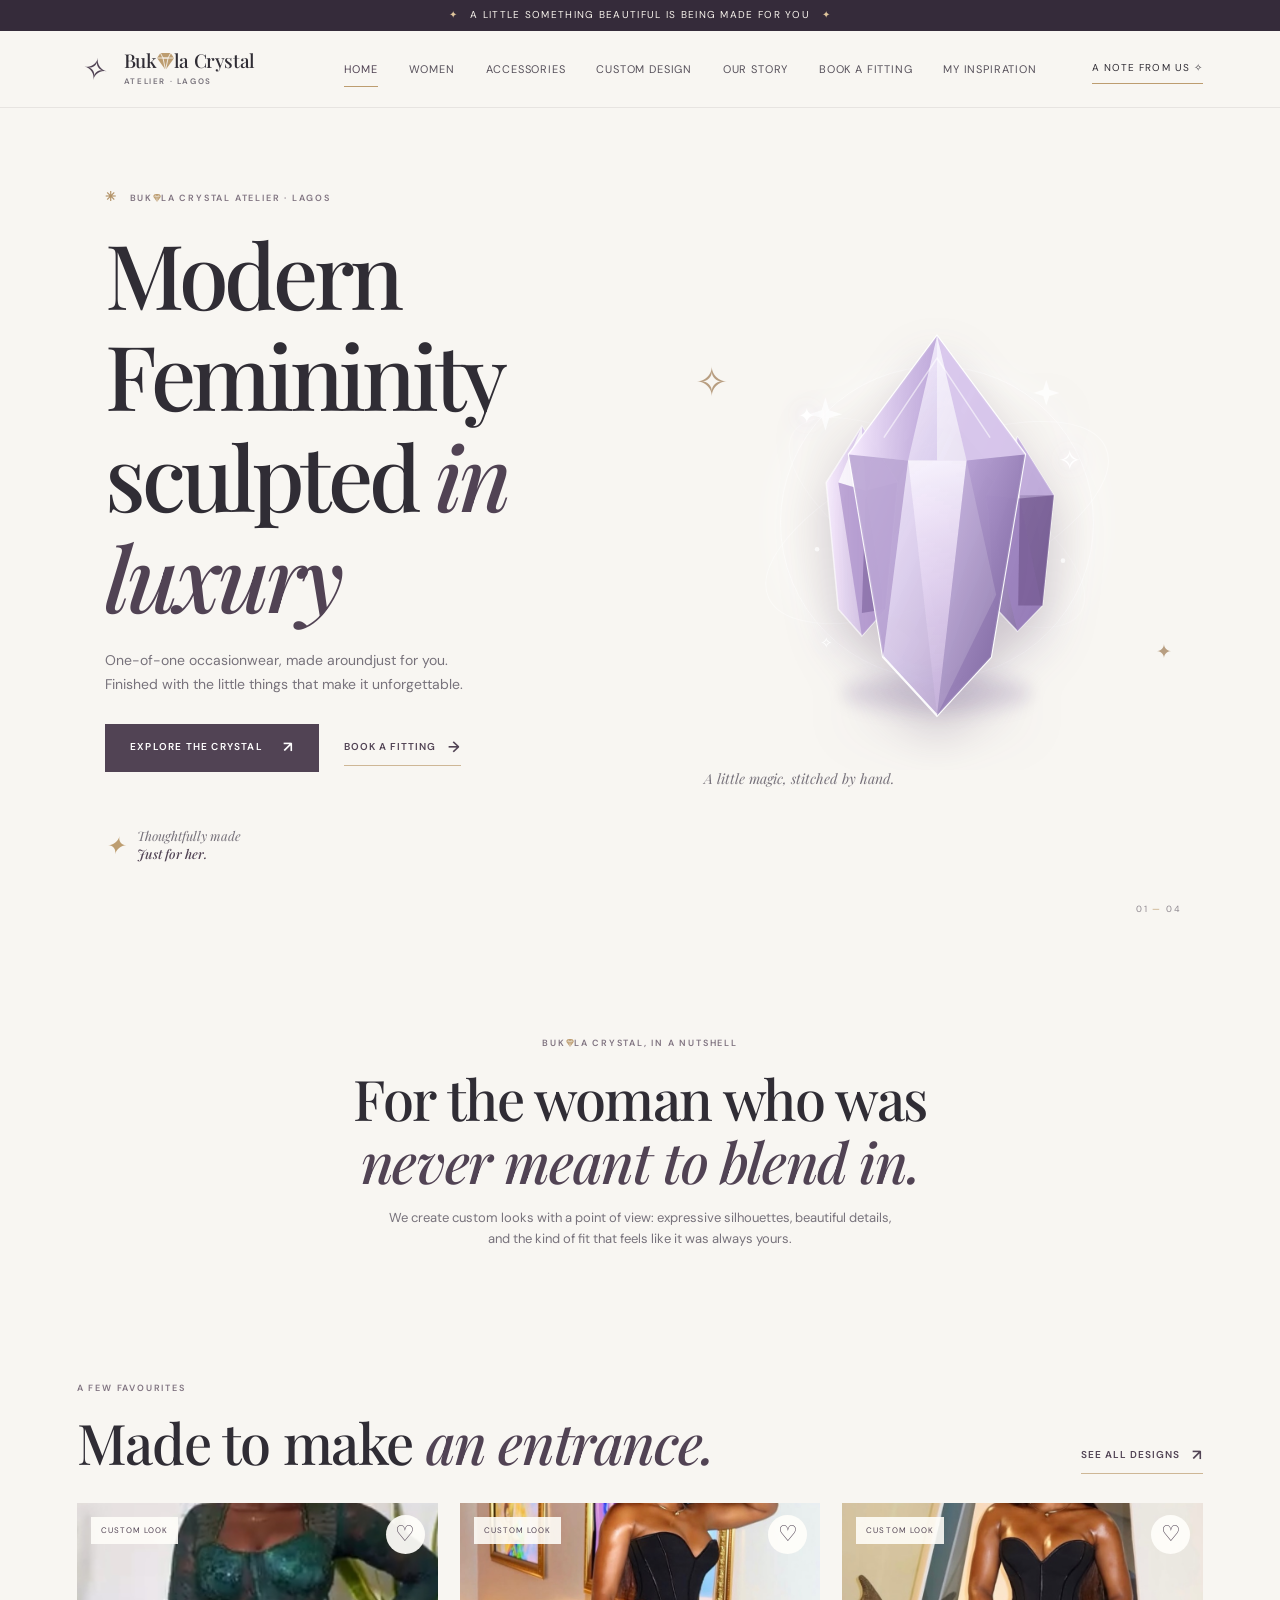
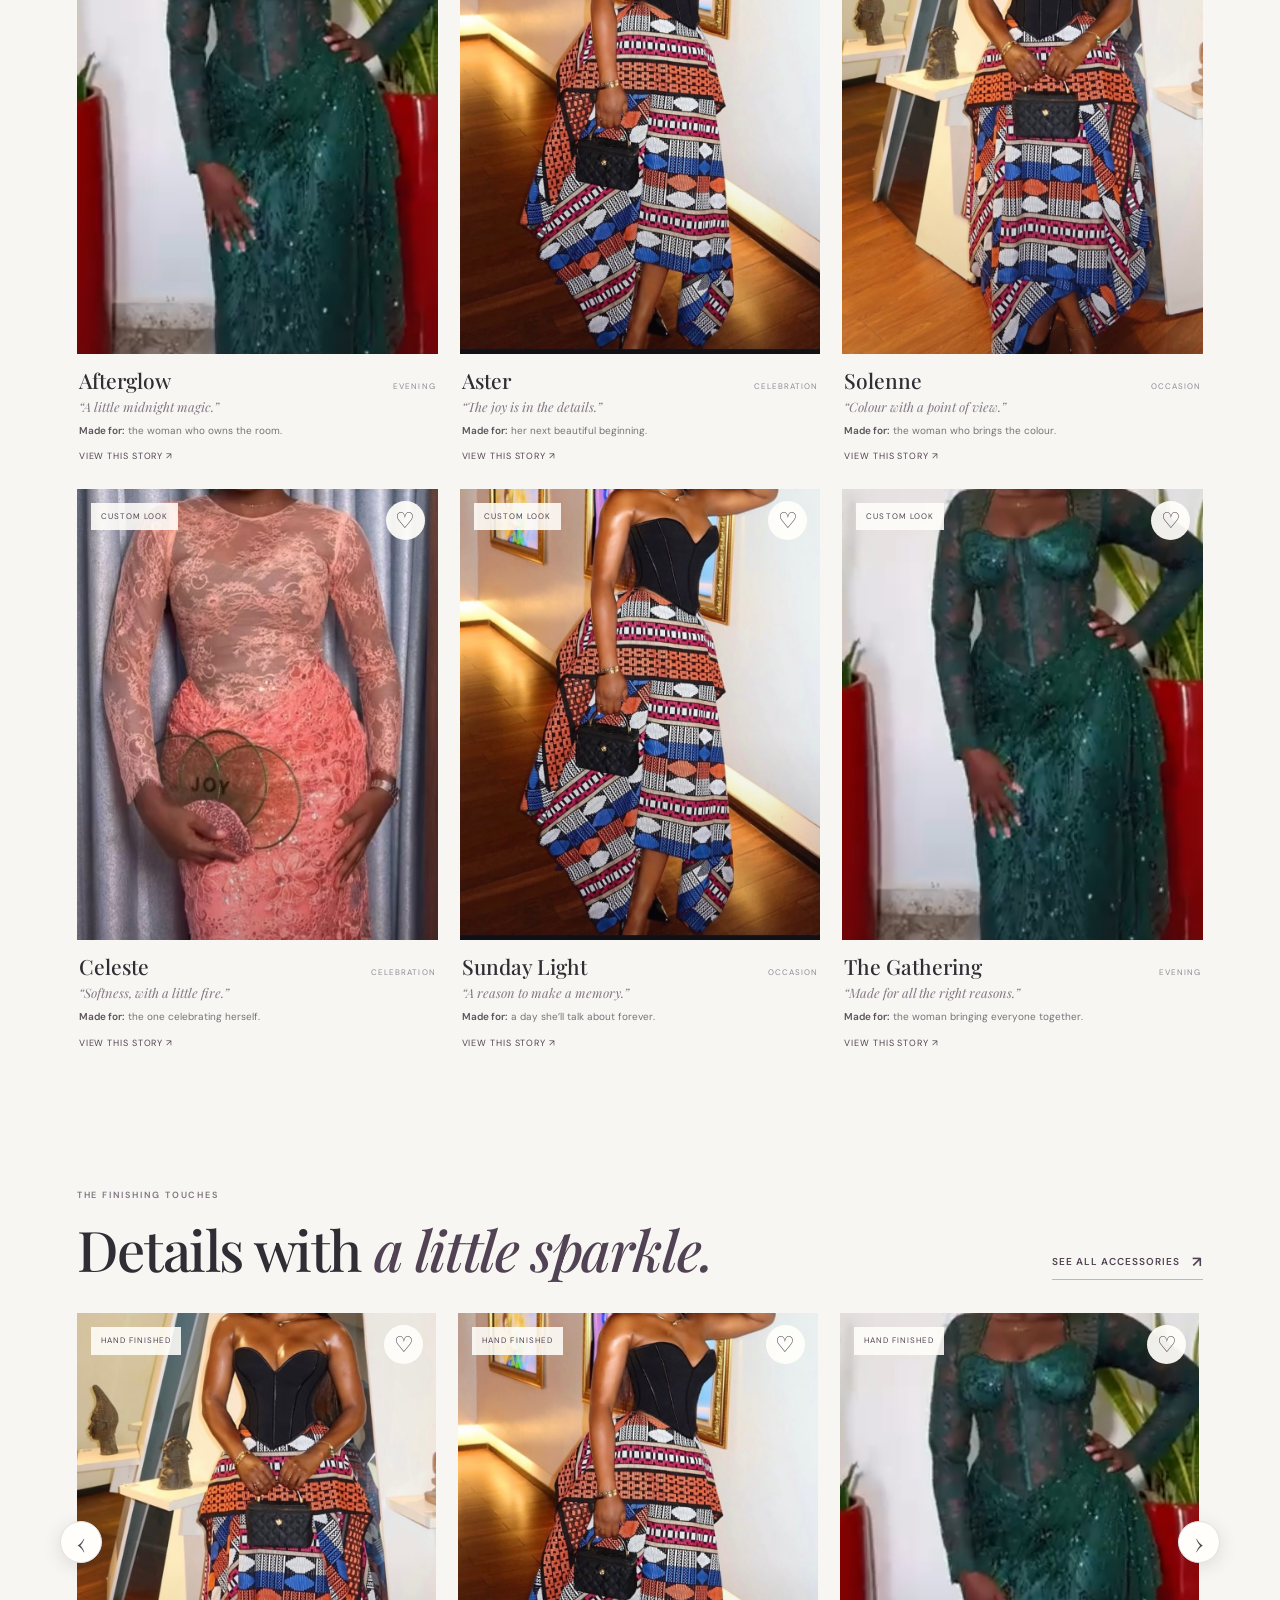
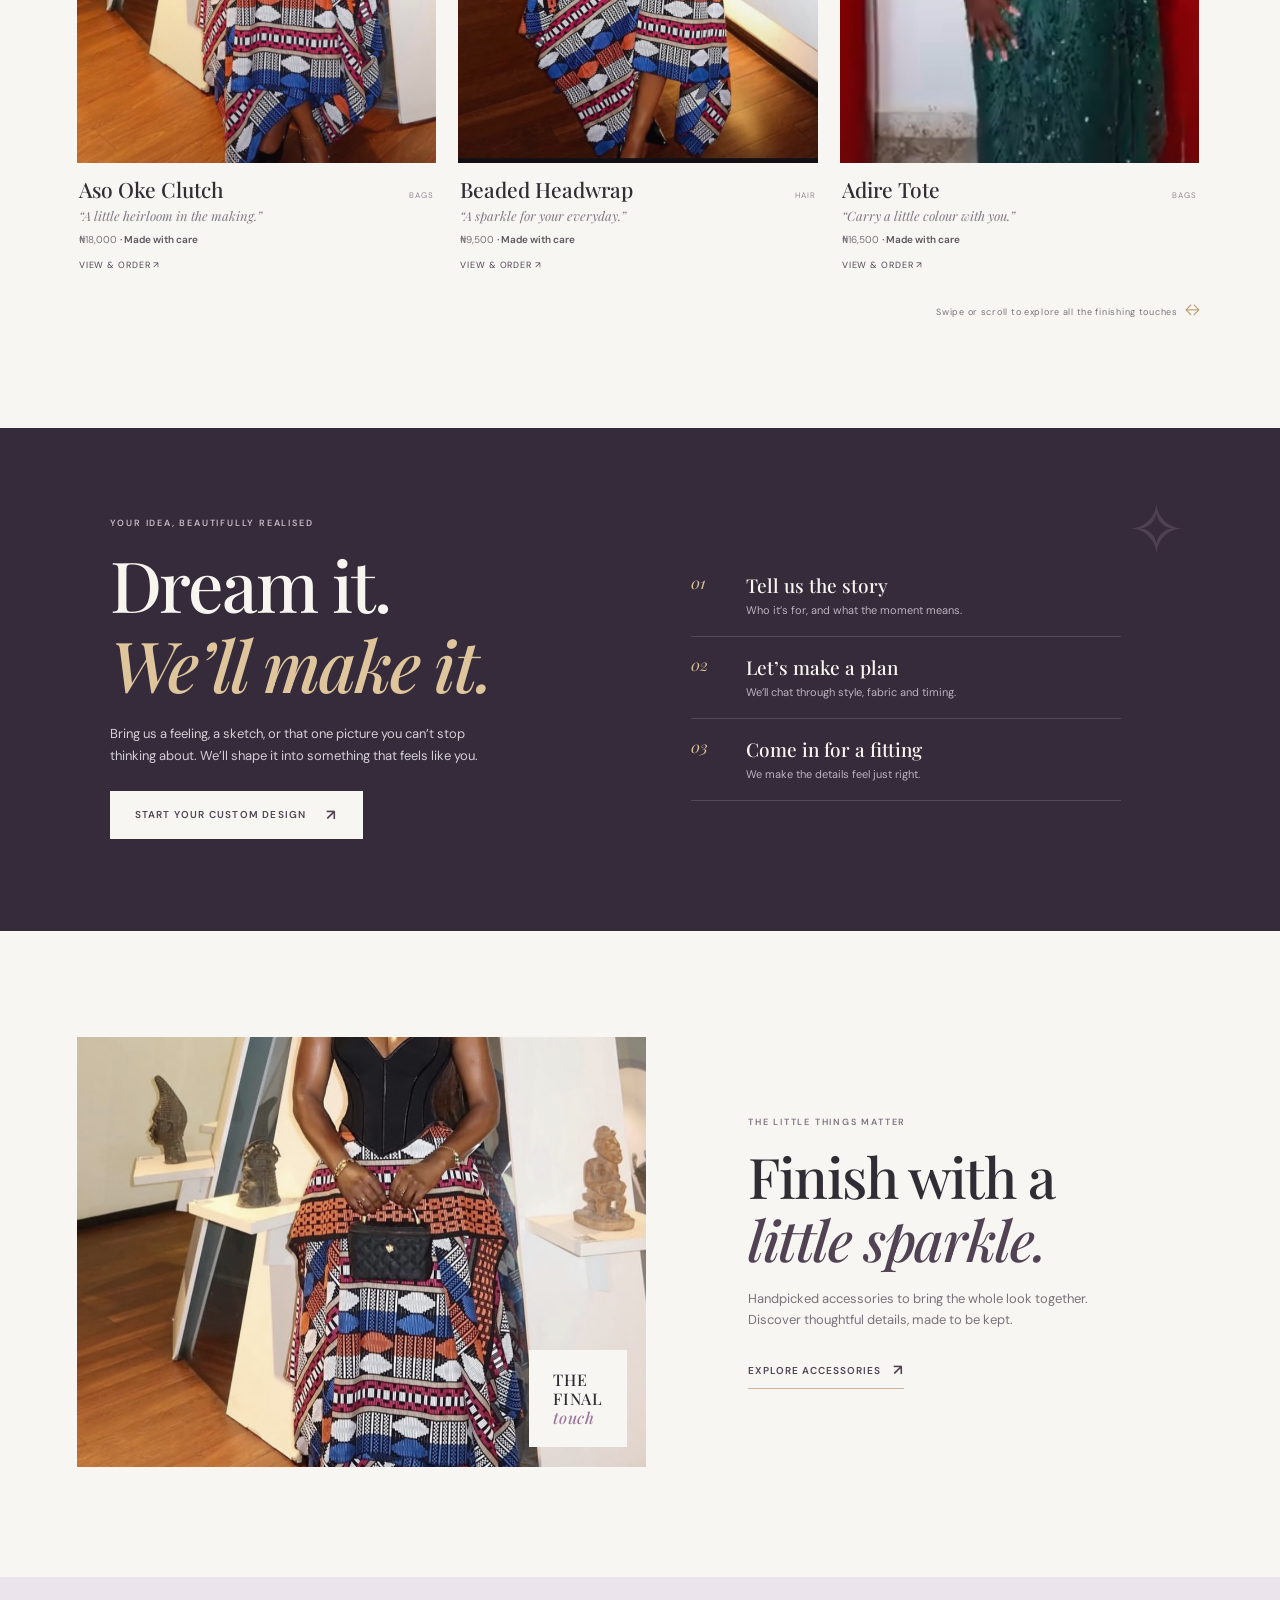
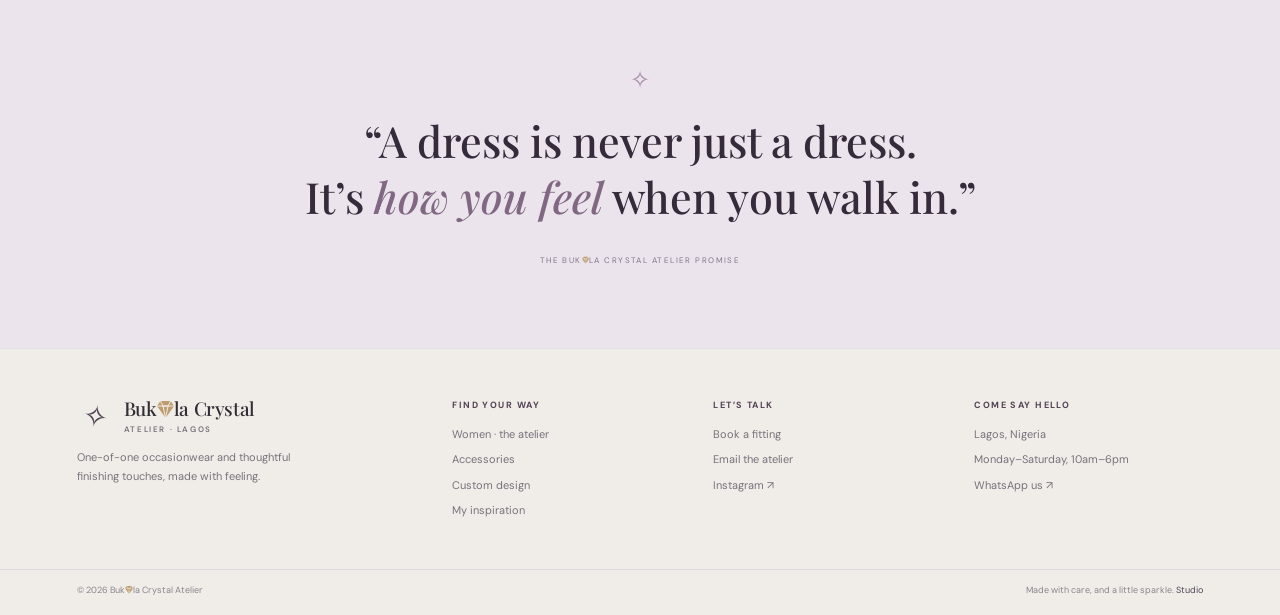
==== commit 6d272794: "Update brand name from Halima Crystal Atelier to Bukola Crystal Atelier across all relevant files" ====
--- a/index.html
+++ b/index.html
@@ -17,10 +17,10 @@
   <main>
     <section class="hero">
       <div class="hero-copy">
-        <p class="eyebrow"><span class="spark">✳</span> BUKOLA CRYSTAL ATELIER · LAGOS</p>
-        <h1>Wear the feeling<br>of <em>being you.</em></h1>
-        <p class="hero-lead">One-of-one occasionwear, made around your story. Finished with the little things that make it unforgettable.</p>
-        <div class="hero-actions"><a class="button" href="women.html">Explore the atelier <span>↗</span></a><a class="text-link" href="book.html">Book a fitting <span>→</span></a></div>
+        <p class="eyebrow"><span class="spark">✳</span> BUK<span class="diamond-o" role="img" aria-label="O"><svg viewBox="0 0 20 24" aria-hidden="true"><path d="M4 2h12l4 6-10 14L0 8z" fill="#bd9d70"/><path d="M4 2 7 8h6l3-6M0 8h20M7 8l3 14 3-14" fill="none" stroke="#f8f6f2" stroke-width="1"/></svg></span>LA CRYSTAL ATELIER · LAGOS</p>
+        <h1>Modern Femininity <br>sculpted <em>in luxury</em></h1>
+        <p class="hero-lead">One-of-one occasionwear, made aroundjust for you. Finished with the little things that make it unforgettable.</p>
+        <div class="hero-actions"><a class="button" href="women.html">Explore the Crystal <span>↗</span></a><a class="text-link" href="book.html">Book a fitting <span>→</span></a></div>
         <div class="hero-note"><span class="gem gem-small">✦</span><span>Thoughtfully made<br><b>Just for her.</b></span></div>
       </div>
       <div class="hero-art">
@@ -83,7 +83,7 @@
     </section>
 
     <section class="intro section-wrap">
-      <p class="eyebrow">THE ATELIER, IN A NUTSHELL</p>
+      <p class="eyebrow">BUK<span class="diamond-o" role="img" aria-label="O"><svg viewBox="0 0 20 24" aria-hidden="true"><path d="M4 2h12l4 6-10 14L0 8z" fill="#bd9d70"/><path d="M4 2 7 8h6l3-6M0 8h20M7 8l3 14 3-14" fill="none" stroke="#f8f6f2" stroke-width="1"/></svg></span>LA CRYSTAL, IN A NUTSHELL</p>
       <h2>For the woman who was<br><em>never meant to blend in.</em></h2>
       <p>We create custom looks with a point of view: expressive silhouettes, beautiful details, and the kind of fit that feels like it was always yours.</p>
     </section>
@@ -116,7 +116,7 @@
       <div class="accessory-copy"><p class="eyebrow">THE LITTLE THINGS MATTER</p><h2>Finish with a<br><em>little sparkle.</em></h2><p>Handpicked accessories to bring the whole look together. Discover thoughtful details, made to be kept.</p><a class="text-link" href="accessories.html">Explore accessories <span>↗</span></a></div>
     </section>
 
-    <section class="quote-band"><span class="quote-gem">✧</span><p>“A dress is never just a dress.<br>It’s <em>how you feel</em> when you walk in.”</p><span class="quote-credit">THE HALIMA CRYSTAL ATELIER PROMISE</span></section>
+    <section class="quote-band"><span class="quote-gem">✧</span><p>“A dress is never just a dress.<br>It’s <em>how you feel</em> when you walk in.”</p><span class="quote-credit">THE BUK<span class="diamond-o" role="img" aria-label="O"><svg viewBox="0 0 20 24" aria-hidden="true"><path d="M4 2h12l4 6-10 14L0 8z" fill="#bd9d70"/><path d="M4 2 7 8h6l3-6M0 8h20M7 8l3 14 3-14" fill="none" stroke="#f8f6f2" stroke-width="1"/></svg></span>LA CRYSTAL ATELIER PROMISE</span></section>
   </main>
   <footer id="site-footer"></footer>
   <div id="modal-root"></div>
--- a/style.css
+++ b/style.css
@@ -28,6 +28,8 @@
 .mobile-nav{display:none}
 .section-wrap{max-width:1290px;margin:auto;padding-left:6vw;padding-right:6vw}
 .eyebrow{font-size:9px;line-height:1.5;letter-spacing:.2em;font-weight:600;text-transform:uppercase;color:#807481;margin:0 0 15px}
+.diamond-o{display:inline-block;width:.9em;height:1.1em;vertical-align:-.2em;line-height:0}
+.diamond-o svg{display:block;width:100%;height:100%}
 .spark{color:#b49469;margin-right:8px;font-size:13px}
 .button{display:inline-flex;align-items:center;justify-content:center;gap:20px;min-height:48px;padding:0 24px;border:1px solid var(--plum);background:var(--plum);color:white;font-size:10px;font-weight:600;letter-spacing:.12em;text-transform:uppercase;cursor:pointer;transition:background .22s,color .22s,transform .22s}
 .button:hover{background:var(--plum-dark);transform:translateY(-2px)}
@@ -324,7 +326,7 @@
 .admin-login-message{font-size:10px;color:#816787}
 @media(max-width:980px){.main-nav{gap:15px;font-size:9px}.brand{min-width:180px}.brand-name{font-size:17px}.nav-actions{gap:11px}.work-grid{gap:16px}.hero{padding-left:6vw;padding-right:6vw;gap:4vw}.hero-frame{height:430px}}
 @media(max-width:760px){.announcement{font-size:8px;letter-spacing:.08em}.nav-wrap{height:66px;padding:0 5vw}.main-nav{display:none}.nav-signup{display:none}.nav-menu{display:block}.brand{min-width:0}.nav-actions{margin-left:auto}.mobile-nav.open{display:flex;flex-direction:column;background:var(--paper);padding:4px 6vw 17px;border-top:1px solid var(--line)}.mobile-nav a{padding:10px 0;border-bottom:1px solid #ebe6eb;font-size:10px;letter-spacing:.1em;text-transform:uppercase;color:#5b5360}.hero{grid-template-columns:1fr;padding:48px 7vw 50px;gap:24px;min-height:0}.hero-copy{padding:0}.hero h1{font-size:clamp(53px,12vw,78px)}.hero-lead{font-size:13px;max-width:350px}.hero-note{margin-top:28px}.hero-art{max-width:440px;width:91%;padding:5px 16px 32px}.hero-frame{height:clamp(310px,95vw,440px)}.hero-index{bottom:15px;right:7vw}.hero-caption{left:5px;bottom:11px;font-size:12px}.intro{padding-top:72px;padding-bottom:74px}.showcase{padding-bottom:73px}.section-heading{align-items:flex-start;flex-direction:column;margin-bottom:20px}.section-heading .text-link{margin-top:-10px}.work-grid,.work-grid-wide{grid-template-columns:repeat(2,minmax(0,1fr));gap:28px 13px}.work-title{font-size:18px}.work-title-row{display:block}.work-category{display:block;margin-top:4px}.work-tagline{font-size:12px}.work-image{aspect-ratio:3/4}.work-badge{top:9px;left:8px;font-size:7px;padding:5px 7px}.save-inspiration{right:8px;top:8px;width:33px;height:33px;font-size:19px}.work-meta{padding-top:10px}.work-for{font-size:9px}.view-design{font-size:8px}.pathway-inner{grid-template-columns:1fr;padding:65px 7vw;gap:30px}.pathway-star{right:3%;top:2%;font-size:55px}.pathway-steps{width:100%}.accessory-feature{grid-template-columns:1fr;padding-top:75px;padding-bottom:78px;gap:28px}.accessory-art{height:clamp(290px,78vw,420px)}.accessory-copy h2{font-size:42px}.footer-main{grid-template-columns:1fr 1fr;padding-top:35px;gap:24px}.footer-about{grid-column:1/-1}.footer-bottom{padding-left:6vw;padding-right:6vw}.page-hero{min-height:280px;padding:55px 7vw}.page-spark{right:4%;font-size:100px;opacity:.19}.collection{padding-top:55px;padding-bottom:72px}.collection-toolbar{align-items:start}.collection-toolbar h2{font-size:33px}.collection-count{font-size:8px}.filter-row{padding:20px 0 23px;gap:7px}.filter-chip{padding:7px 10px;font-size:8px}.collection-note{margin-top:42px;padding:18px}.collection-note p{min-width:100%;font-size:14px}.collection-note .text-link{font-size:8px}.bottom-cta{padding:64px 14px}.design-steps{grid-template-columns:1fr;gap:20px;padding-top:38px;padding-bottom:48px}.design-steps>div{display:grid;grid-template-columns:32px 1fr;column-gap:10px;padding-top:12px}.design-steps span{grid-row:span 2;margin:0}.design-steps b{font-size:19px}.design-steps p{margin:3px 0 0}.design-request{grid-template-columns:1fr;gap:10px;padding-bottom:72px}.design-form-intro{padding:0}.design-form-intro h2{font-size:43px}.form-decoration{display:none}.paper-form{padding:26px 21px}.form-pair{grid-template-columns:1fr;gap:0}.story-split{grid-template-columns:1fr;gap:35px;padding-top:58px;padding-bottom:70px}.story-image{height:clamp(320px,100vw,470px)}.story-copy h2{font-size:40px}.values-band{grid-template-columns:1fr;gap:26px;padding-top:36px;padding-bottom:39px}.booking-layout{grid-template-columns:1fr;gap:33px;padding-top:54px;padding-bottom:74px}.booking-aside{padding-top:0}.booking-aside h2{font-size:39px;margin-bottom:20px}.booking-promise{grid-template-columns:1fr 1fr;gap:12px}.booking-promise>div{grid-template-columns:20px 1fr}.booking-promise p{font-size:9px}.booking-promise b{font-size:14px}.booking-direct{margin-top:20px}.booking-form h2{font-size:31px}.signup-page{grid-template-columns:1fr;padding-top:32px;padding-bottom:50px;gap:24px}.signup-art{min-height:250px}.signup-art:before{width:250px;height:250px}.signup-art:after{width:190px;height:190px}.signup-art p{font-size:46px}.signup-art>span{top:26px;right:12%;font-size:36px}.signup-form{max-width:none}.modal-panel{grid-template-columns:.75fr 1fr}.modal-image{min-height:330px}.modal-copy{padding:42px 23px 25px}.modal-copy .work-title{font-size:25px}.admin-page{padding:33px 5vw 60px}.admin-head{align-items:flex-start;flex-direction:column}.admin-head h1{font-size:35px}.stat-grid{grid-template-columns:repeat(2,1fr)}.admin-columns{grid-template-columns:1fr}.admin-panel{padding:16px}}
-@media(max-width:480px){.hero-actions{gap:16px}.hero-actions .button{padding:0 16px;gap:10px}.hero-actions .text-link{font-size:9px}.work-grid,.work-grid-wide{gap:25px 10px}.work-title{font-size:16px}.work-image{aspect-ratio:2.9/4}.work-meta{padding-left:0;padding-right:0}.page-hero h1{font-size:48px}.page-hero{min-height:260px}.modal-panel{display:block;max-height:92vh}.modal-image{height:280px;min-height:0}.modal-copy{padding:25px 22px}.modal-copy .button{margin-top:4px}.signup-pop-card{padding:36px 23px 29px}.footer-main{gap:15px}.footer-column a,.footer-column span{font-size:10px}.footer-bottom{font-size:8px}.collection-toolbar{display:block}.collection-count{display:block;margin-top:8px}.booking-promise{grid-template-columns:1fr}.booking-promise p{font-size:10px}}
+@media(max-width:480px){.hero-actions{gap:10px;flex-wrap:nowrap}.hero-actions .button{padding:0 10px;gap:8px;font-size:9px;letter-spacing:.07em;white-space:nowrap}.hero-actions .text-link{font-size:9px;gap:6px;letter-spacing:.06em;white-space:nowrap}.work-grid,.work-grid-wide{gap:25px 10px}.work-title{font-size:16px}.work-image{aspect-ratio:2.9/4}.work-meta{padding-left:0;padding-right:0}.page-hero h1{font-size:48px}.page-hero{min-height:260px}.modal-panel{display:block;max-height:92vh}.modal-image{height:280px;min-height:0}.modal-copy{padding:25px 22px}.modal-copy .button{margin-top:4px}.signup-pop-card{padding:36px 23px 29px}.footer-main{gap:15px}.footer-column a,.footer-column span{font-size:10px}.footer-bottom{font-size:8px}.collection-toolbar{display:block}.collection-count{display:block;margin-top:8px}.booking-promise{grid-template-columns:1fr}.booking-promise p{font-size:10px}}
 @media(prefers-reduced-motion:reduce){*,*::before,*::after{scroll-behavior:auto!important;transition:none!important;animation:none!important}}
 .accessory-artwork{height:100%;width:100%;position:relative;overflow:hidden;display:grid;place-items:center;background:radial-gradient(circle at 50% 45%,#f8f2f7 0,#e8dce9 50%,#d4c6d6 100%)}
 .accessory-artwork:before,.accessory-artwork:after{content:"";position:absolute;border:1px solid #fff9;width:72%;height:72%;border-radius:50%;opacity:.5}
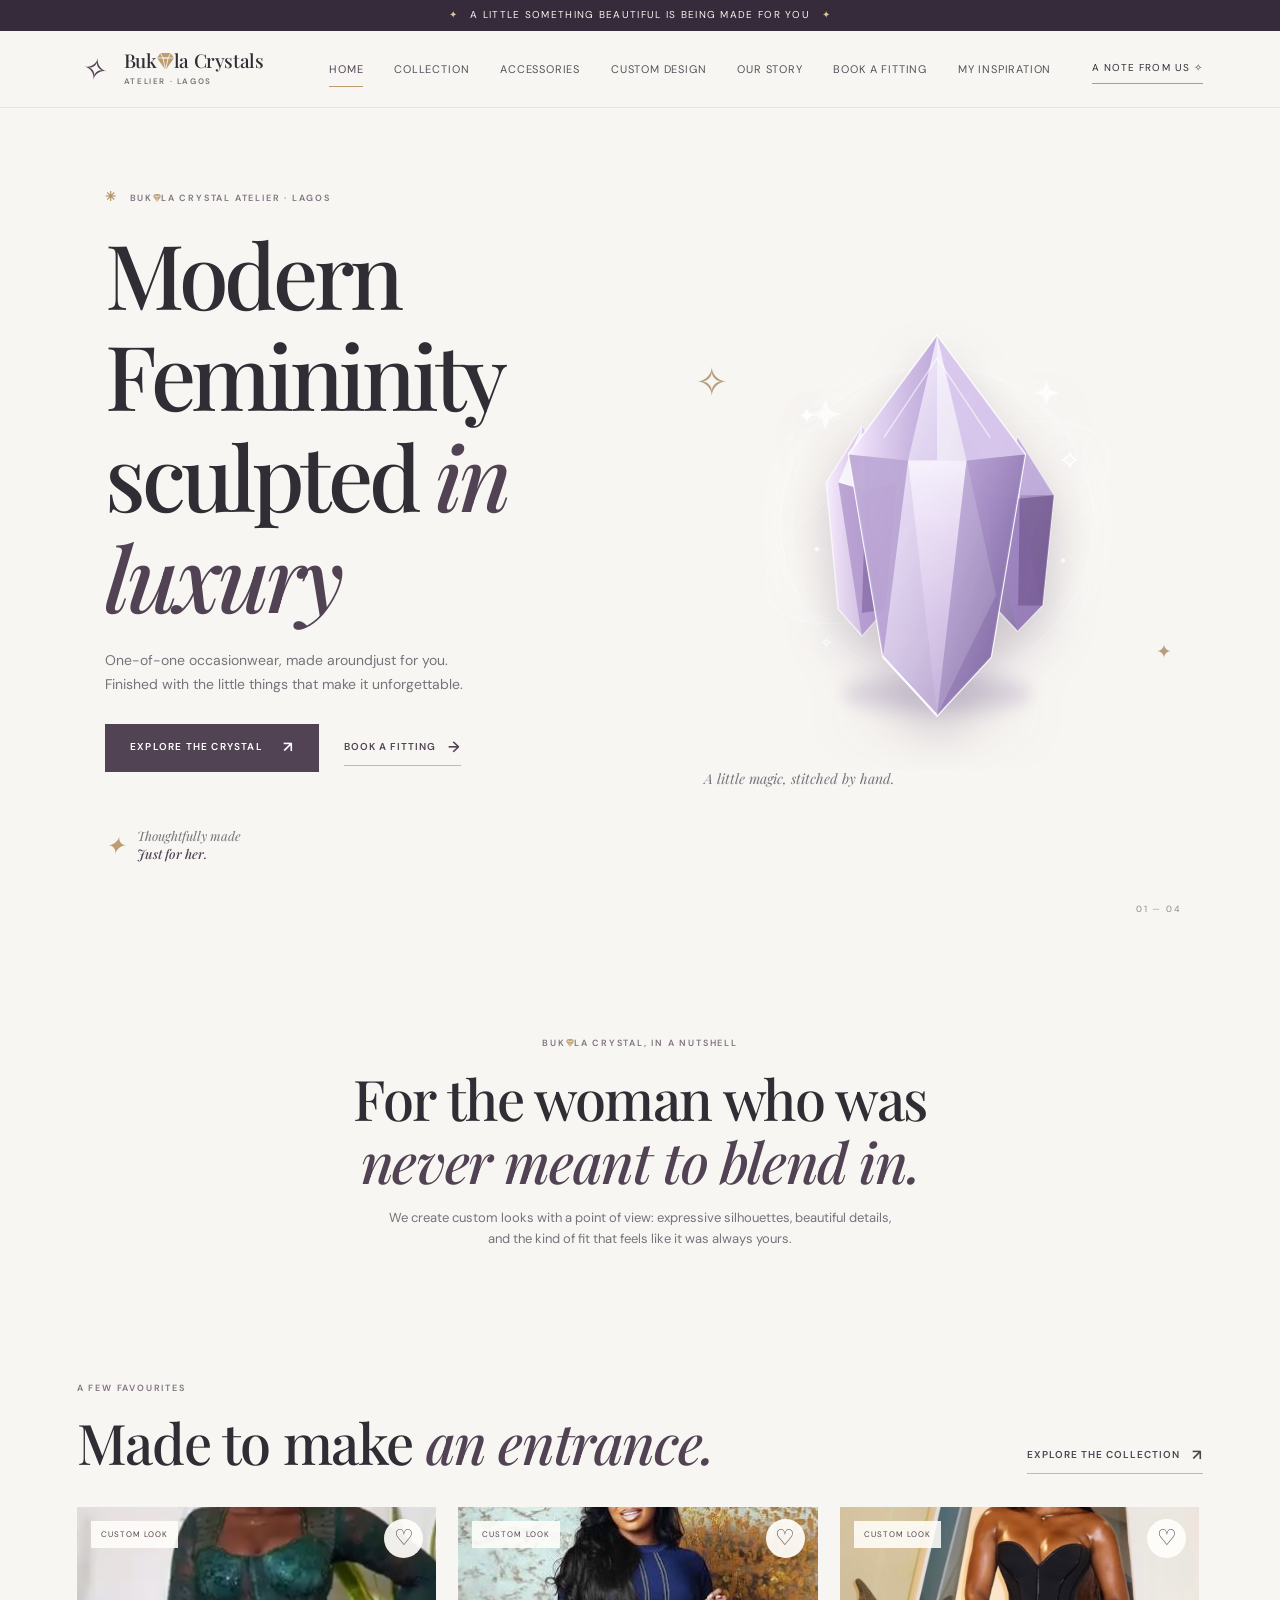
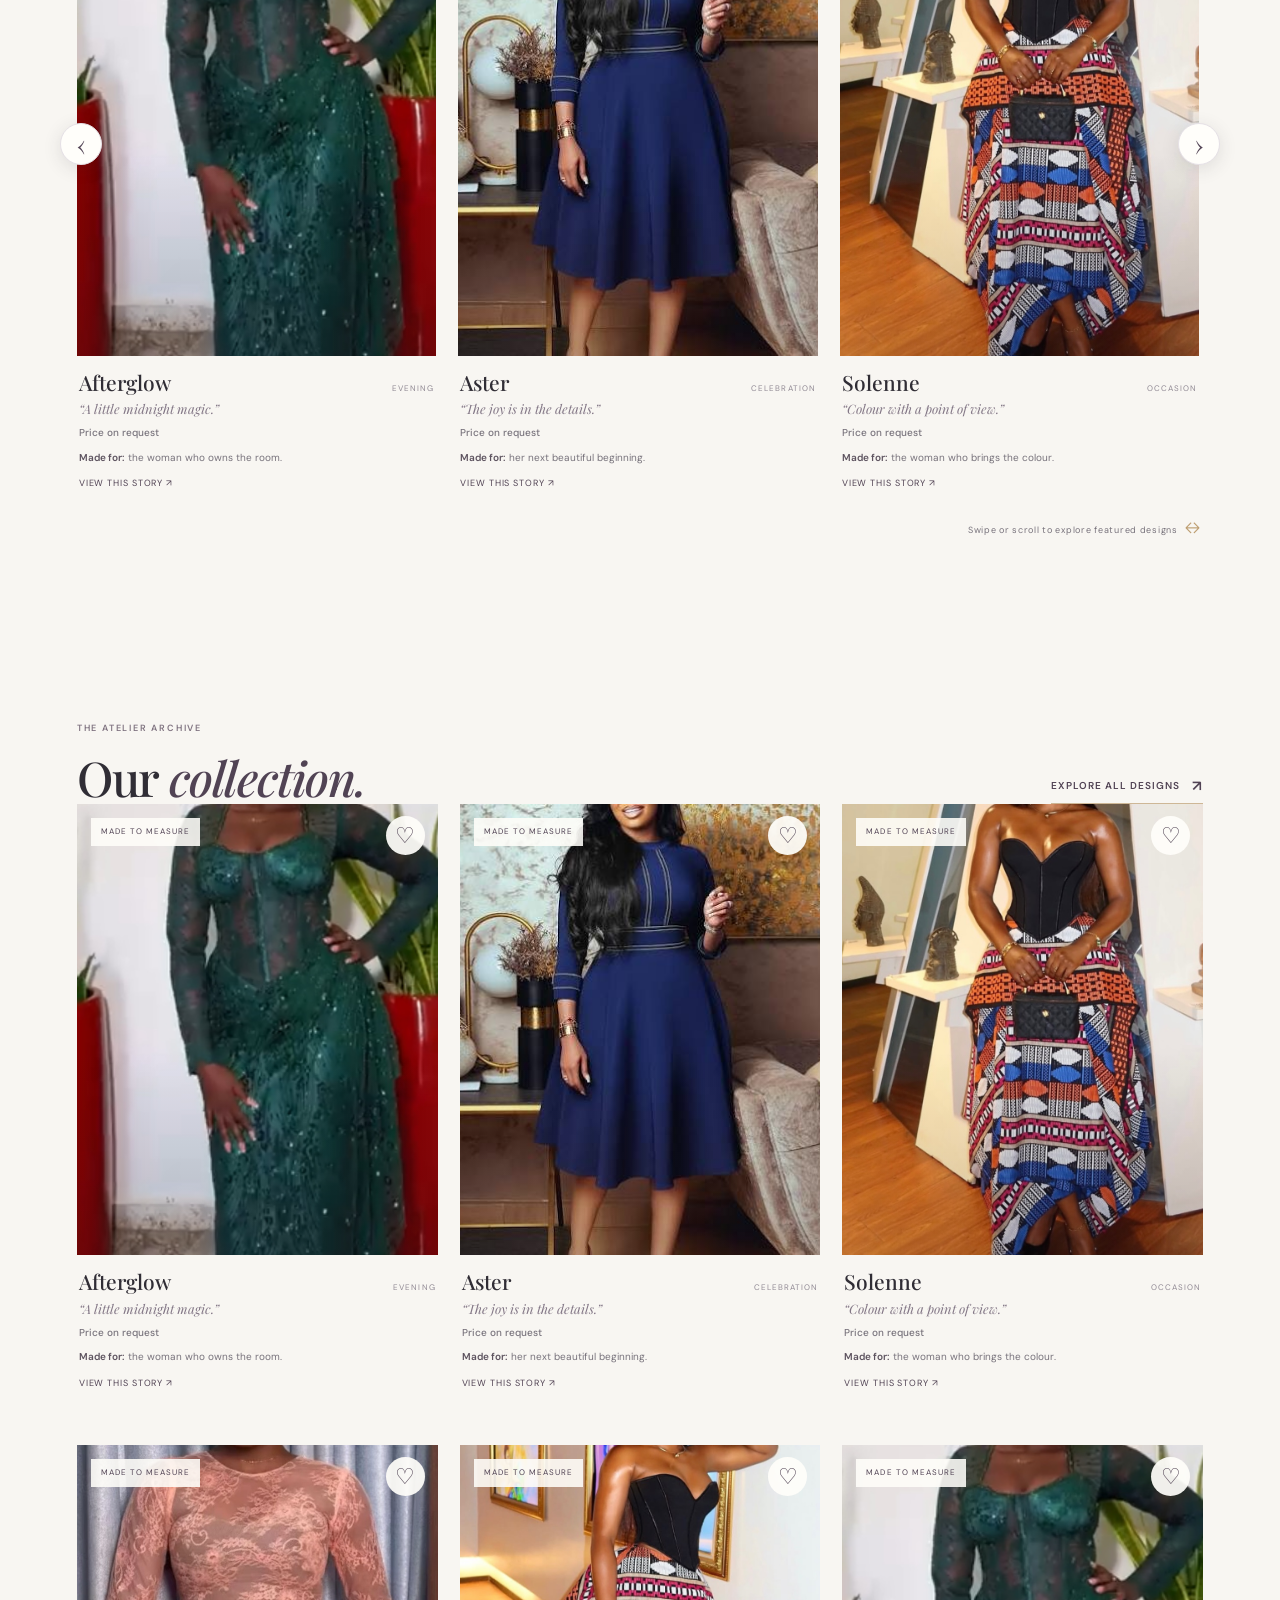
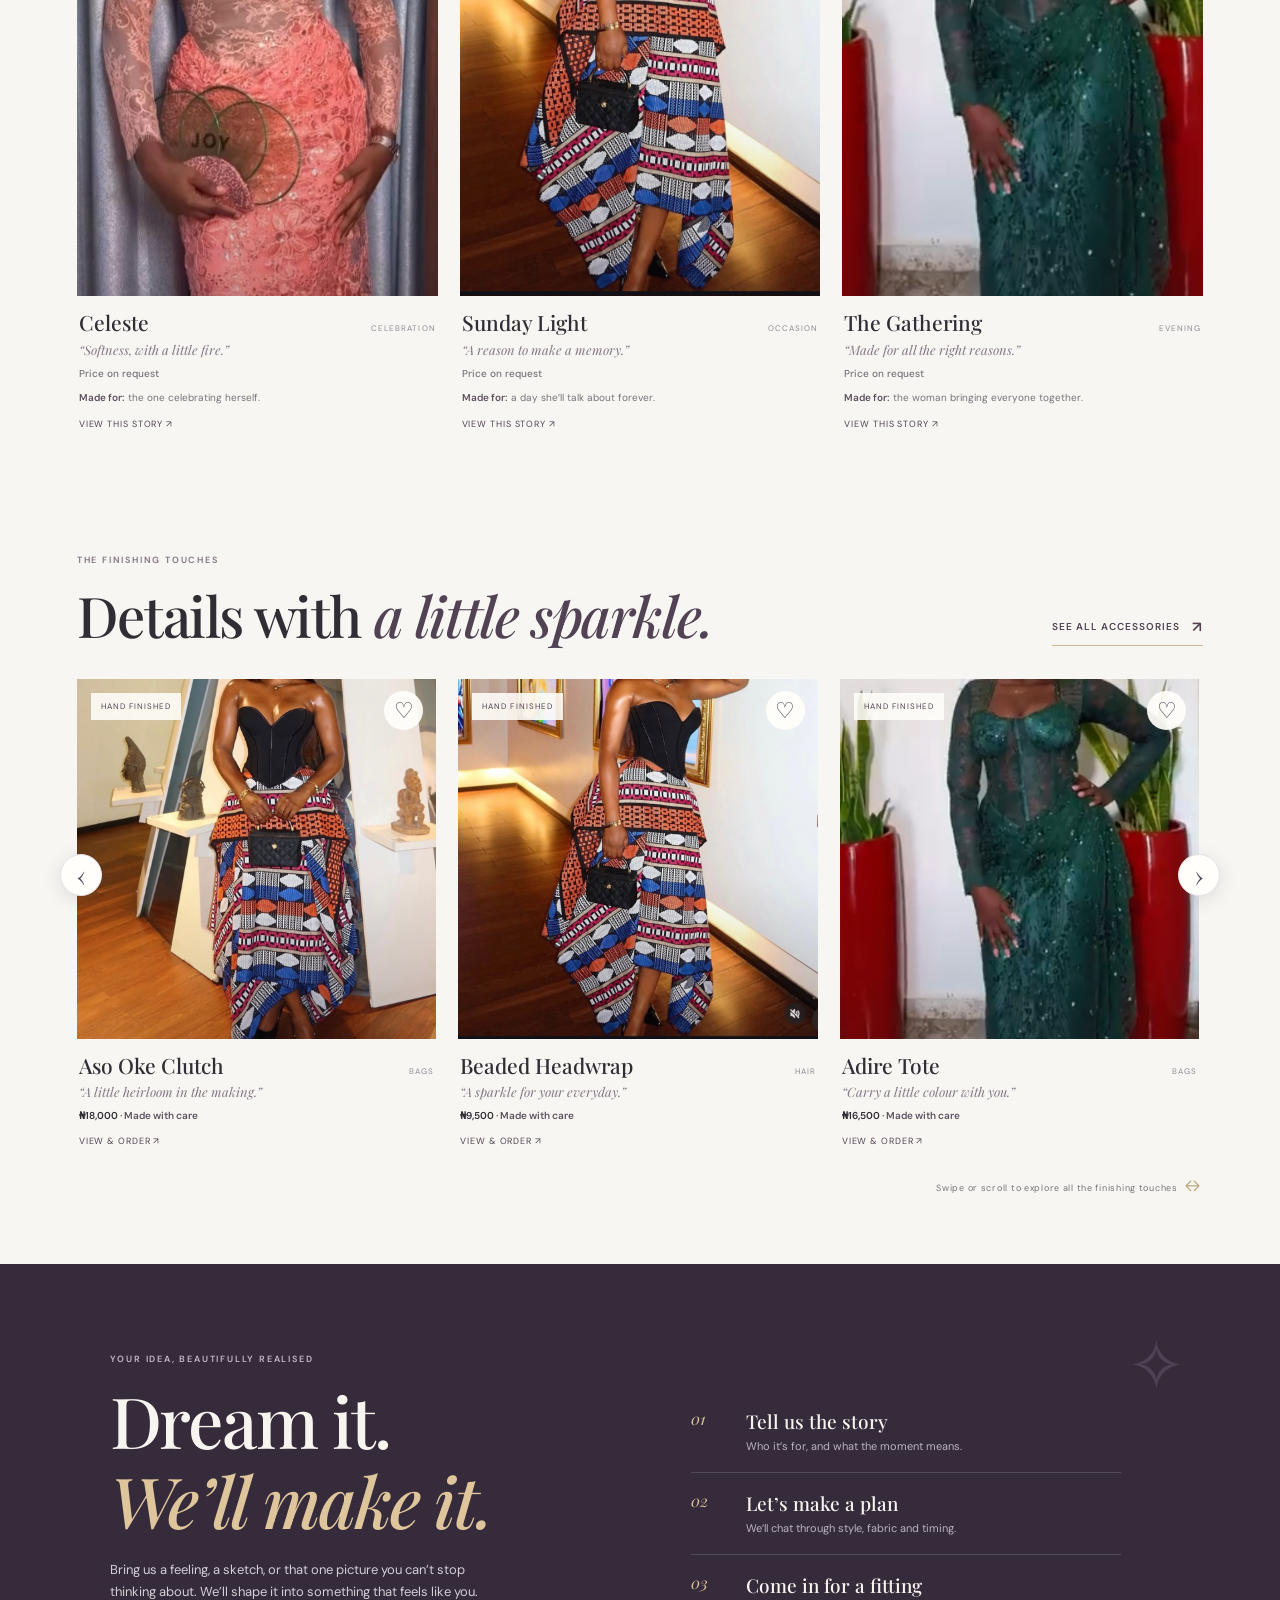
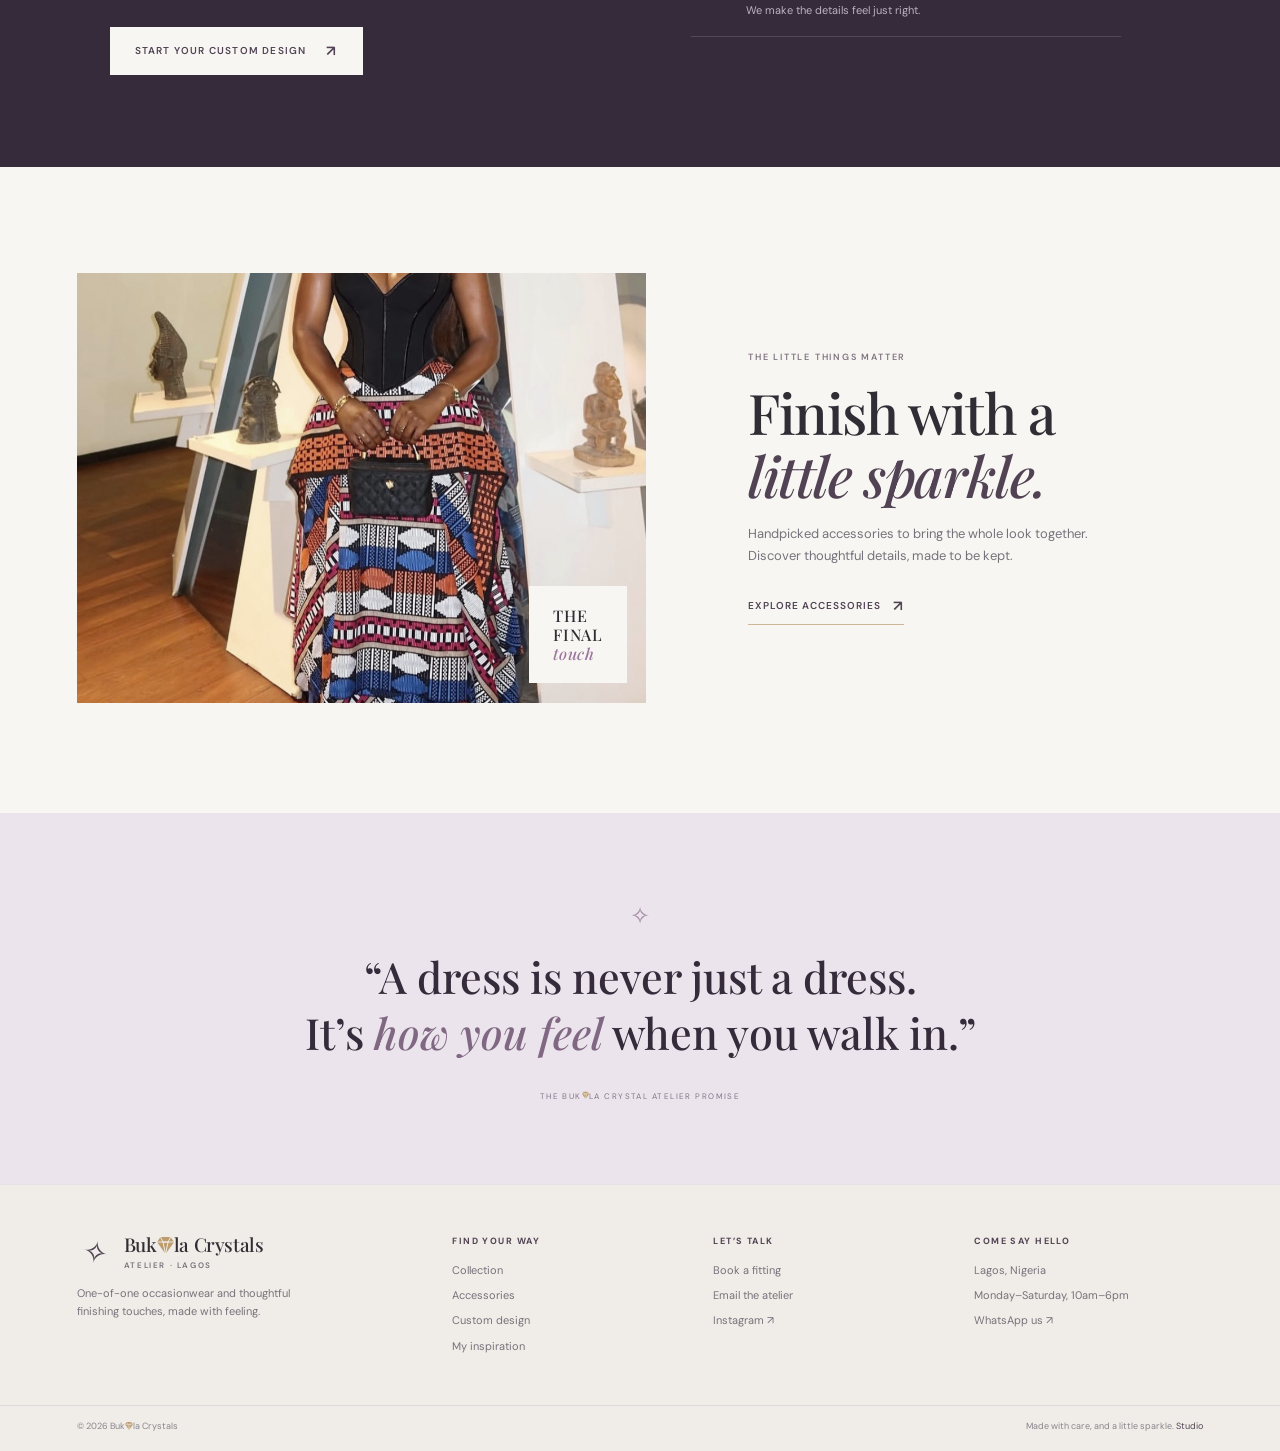
==== commit e7f198cf: "collection update with admin" ====
--- a/index.html
+++ b/index.html
@@ -88,9 +88,19 @@
       <p>We create custom looks with a point of view: expressive silhouettes, beautiful details, and the kind of fit that feels like it was always yours.</p>
     </section>
 
-    <section class="showcase section-wrap">
-      <div class="section-heading"><div><p class="eyebrow">A FEW FAVOURITES</p><h2>Made to make <em>an entrance.</em></h2></div><a class="text-link" href="women.html">See all designs <span>↗</span></a></div>
-      <div class="work-grid" data-collection="featured"></div>
+    <section class="showcase section-wrap home-featured">
+      <div class="section-heading"><div><p class="eyebrow">A FEW FAVOURITES</p><h2>Made to make <em>an entrance.</em></h2></div><a class="text-link" href="women.html">Explore the collection <span>↗</span></a></div>
+      <div class="featured-carousel">
+        <button class="accessory-scroll featured-scroll" type="button" data-direction="left" aria-label="Scroll featured designs left">‹</button>
+        <div class="work-grid" data-collection="featured" tabindex="0" aria-label="Featured designs. Swipe or scroll horizontally to explore."></div>
+        <button class="accessory-scroll featured-scroll" type="button" data-direction="right" aria-label="Scroll featured designs right">›</button>
+      </div>
+      <p class="accessory-carousel-hint">Swipe or scroll to explore featured designs <span>↔</span></p>
+    </section>
+
+    <section class="collection section-wrap home-collection">
+      <div class="collection-toolbar"><div><p class="eyebrow">THE ATELIER ARCHIVE</p><h2>Our <em>collection.</em></h2></div><a class="text-link" href="women.html">Explore all designs <span>↗</span></a></div>
+      <div class="work-grid work-grid-wide" data-collection="home-designs"></div>
     </section>
 
     <section class="showcase section-wrap home-accessories">
--- a/style.css
+++ b/style.css
@@ -82,6 +82,12 @@
 .home-accessories .accessory-carousel .work-grid{display:flex;gap:22px;overflow-x:auto;scroll-snap-type:x mandatory;scrollbar-width:none;-ms-overflow-style:none;-webkit-overflow-scrolling:touch;overscroll-behavior-inline:contain;touch-action:pan-x;padding:4px 2px 20px;cursor:grab}
 .home-accessories .accessory-carousel .work-grid::-webkit-scrollbar{display:none}
 .home-accessories .accessory-carousel .work-card{flex:0 0 calc((100% - 44px)/3);scroll-snap-align:start}
+.home-accessories{padding-top:20px;padding-bottom:65px}
+.home-accessories .work-image{aspect-ratio:1/1}
+.featured-carousel{position:relative}
+.home-featured .featured-carousel .work-grid{display:flex;gap:22px;overflow-x:auto;scroll-snap-type:x mandatory;scrollbar-width:none;-ms-overflow-style:none;-webkit-overflow-scrolling:touch;overscroll-behavior-inline:contain;touch-action:pan-x;padding:4px 2px 20px;cursor:grab}
+.home-featured .featured-carousel .work-grid::-webkit-scrollbar{display:none}
+.home-featured .featured-carousel .work-card{flex:0 0 calc((100% - 44px)/3);scroll-snap-align:start}
 .accessory-scroll{position:absolute;z-index:3;top:36%;width:42px;height:42px;border:1px solid #e6e1e6;border-radius:50%;background:var(--white);color:var(--plum);font:500 25px/1 var(--serif);cursor:pointer;box-shadow:0 4px 18px #302d3520;transition:transform .2s,background .2s}
 .accessory-scroll:hover{transform:scale(1.06);background:#fff}
 .accessory-scroll[data-direction="left"]{left:-17px}
@@ -94,6 +100,7 @@
 .work-card:hover .work-image img{transform:scale(1.045)}
 .work-image:after{content:"";position:absolute;inset:55% 0 0;background:linear-gradient(transparent,rgba(33,24,34,.18));pointer-events:none}
 .work-badge{position:absolute;left:14px;top:14px;padding:7px 10px;background:rgba(255,254,250,.88);font-size:8px;letter-spacing:.13em;text-transform:uppercase;color:var(--plum);z-index:1}
+.work-badge.work-badge-promo{top:48px;background:var(--plum);color:#fff}
 .save-inspiration{position:absolute;right:13px;top:12px;width:39px;height:39px;border:0;border-radius:50%;background:rgba(255,254,250,.93);color:var(--plum);font-size:22px;line-height:1;cursor:pointer;z-index:2;transition:transform .2s,color .2s}
 .save-inspiration:hover{transform:scale(1.08)}
 .save-inspiration.saved{color:#9e6479}
@@ -104,6 +111,15 @@
 .work-tagline{font:italic 13px var(--serif);color:#837786;margin:5px 0 0}
 .work-for{font-size:10px;color:var(--muted);margin:8px 0 0}
 .work-for b{color:#5d535f;font-weight:600}
+.product-price{font-weight:600;color:var(--ink)}
+.product-sale-price{color:#9e5266}
+.product-former-price{margin-left:5px;color:var(--muted);font-size:.9em;font-weight:400}
+.price-on-request{font-weight:500;color:var(--muted)}
+.product-spec{font-size:9px}
+.product-detail-meta{margin:17px 0}
+.product-detail-meta .work-for{margin:5px 0}
+.product-detail-meta .product-price{margin-bottom:10px}
+.product-promo-status{display:inline-block;margin:4px 0 10px;padding:5px 8px;background:var(--plum);color:#fff;font-size:8px;letter-spacing:.1em;text-transform:uppercase}
 .view-design{font-size:9px;letter-spacing:.1em;text-transform:uppercase;color:var(--plum);padding:10px 0 0;display:inline-block}
 .pathway{background:var(--plum-dark);color:#f8f5f0;position:relative;overflow:hidden}
 .pathway-inner{max-width:1240px;margin:auto;padding:89px 7vw 92px;display:grid;grid-template-columns:1fr 1fr;gap:8vw;position:relative}
@@ -325,7 +341,10 @@
 .admin-login .button{width:100%}
 .admin-login-message{font-size:10px;color:#816787}
 @media(max-width:980px){.main-nav{gap:15px;font-size:9px}.brand{min-width:180px}.brand-name{font-size:17px}.nav-actions{gap:11px}.work-grid{gap:16px}.hero{padding-left:6vw;padding-right:6vw;gap:4vw}.hero-frame{height:430px}}
+@media(max-width:980px){.home-featured .featured-carousel .work-card{flex-basis:47%}}
 @media(max-width:760px){.announcement{font-size:8px;letter-spacing:.08em}.nav-wrap{height:66px;padding:0 5vw}.main-nav{display:none}.nav-signup{display:none}.nav-menu{display:block}.brand{min-width:0}.nav-actions{margin-left:auto}.mobile-nav.open{display:flex;flex-direction:column;background:var(--paper);padding:4px 6vw 17px;border-top:1px solid var(--line)}.mobile-nav a{padding:10px 0;border-bottom:1px solid #ebe6eb;font-size:10px;letter-spacing:.1em;text-transform:uppercase;color:#5b5360}.hero{grid-template-columns:1fr;padding:48px 7vw 50px;gap:24px;min-height:0}.hero-copy{padding:0}.hero h1{font-size:clamp(53px,12vw,78px)}.hero-lead{font-size:13px;max-width:350px}.hero-note{margin-top:28px}.hero-art{max-width:440px;width:91%;padding:5px 16px 32px}.hero-frame{height:clamp(310px,95vw,440px)}.hero-index{bottom:15px;right:7vw}.hero-caption{left:5px;bottom:11px;font-size:12px}.intro{padding-top:72px;padding-bottom:74px}.showcase{padding-bottom:73px}.section-heading{align-items:flex-start;flex-direction:column;margin-bottom:20px}.section-heading .text-link{margin-top:-10px}.work-grid,.work-grid-wide{grid-template-columns:repeat(2,minmax(0,1fr));gap:28px 13px}.work-title{font-size:18px}.work-title-row{display:block}.work-category{display:block;margin-top:4px}.work-tagline{font-size:12px}.work-image{aspect-ratio:3/4}.work-badge{top:9px;left:8px;font-size:7px;padding:5px 7px}.save-inspiration{right:8px;top:8px;width:33px;height:33px;font-size:19px}.work-meta{padding-top:10px}.work-for{font-size:9px}.view-design{font-size:8px}.pathway-inner{grid-template-columns:1fr;padding:65px 7vw;gap:30px}.pathway-star{right:3%;top:2%;font-size:55px}.pathway-steps{width:100%}.accessory-feature{grid-template-columns:1fr;padding-top:75px;padding-bottom:78px;gap:28px}.accessory-art{height:clamp(290px,78vw,420px)}.accessory-copy h2{font-size:42px}.footer-main{grid-template-columns:1fr 1fr;padding-top:35px;gap:24px}.footer-about{grid-column:1/-1}.footer-bottom{padding-left:6vw;padding-right:6vw}.page-hero{min-height:280px;padding:55px 7vw}.page-spark{right:4%;font-size:100px;opacity:.19}.collection{padding-top:55px;padding-bottom:72px}.collection-toolbar{align-items:start}.collection-toolbar h2{font-size:33px}.collection-count{font-size:8px}.filter-row{padding:20px 0 23px;gap:7px}.filter-chip{padding:7px 10px;font-size:8px}.collection-note{margin-top:42px;padding:18px}.collection-note p{min-width:100%;font-size:14px}.collection-note .text-link{font-size:8px}.bottom-cta{padding:64px 14px}.design-steps{grid-template-columns:1fr;gap:20px;padding-top:38px;padding-bottom:48px}.design-steps>div{display:grid;grid-template-columns:32px 1fr;column-gap:10px;padding-top:12px}.design-steps span{grid-row:span 2;margin:0}.design-steps b{font-size:19px}.design-steps p{margin:3px 0 0}.design-request{grid-template-columns:1fr;gap:10px;padding-bottom:72px}.design-form-intro{padding:0}.design-form-intro h2{font-size:43px}.form-decoration{display:none}.paper-form{padding:26px 21px}.form-pair{grid-template-columns:1fr;gap:0}.story-split{grid-template-columns:1fr;gap:35px;padding-top:58px;padding-bottom:70px}.story-image{height:clamp(320px,100vw,470px)}.story-copy h2{font-size:40px}.values-band{grid-template-columns:1fr;gap:26px;padding-top:36px;padding-bottom:39px}.booking-layout{grid-template-columns:1fr;gap:33px;padding-top:54px;padding-bottom:74px}.booking-aside{padding-top:0}.booking-aside h2{font-size:39px;margin-bottom:20px}.booking-promise{grid-template-columns:1fr 1fr;gap:12px}.booking-promise>div{grid-template-columns:20px 1fr}.booking-promise p{font-size:9px}.booking-promise b{font-size:14px}.booking-direct{margin-top:20px}.booking-form h2{font-size:31px}.signup-page{grid-template-columns:1fr;padding-top:32px;padding-bottom:50px;gap:24px}.signup-art{min-height:250px}.signup-art:before{width:250px;height:250px}.signup-art:after{width:190px;height:190px}.signup-art p{font-size:46px}.signup-art>span{top:26px;right:12%;font-size:36px}.signup-form{max-width:none}.modal-panel{grid-template-columns:.75fr 1fr}.modal-image{min-height:330px}.modal-copy{padding:42px 23px 25px}.modal-copy .work-title{font-size:25px}.admin-page{padding:33px 5vw 60px}.admin-head{align-items:flex-start;flex-direction:column}.admin-head h1{font-size:35px}.stat-grid{grid-template-columns:repeat(2,1fr)}.admin-columns{grid-template-columns:1fr}.admin-panel{padding:16px}}
+@media(max-width:760px){.home-featured .featured-carousel .work-card{flex-basis:68%}}
+@media(max-width:480px){.home-featured .featured-carousel .work-card{flex-basis:78%}}
 @media(max-width:480px){.hero-actions{gap:10px;flex-wrap:nowrap}.hero-actions .button{padding:0 10px;gap:8px;font-size:9px;letter-spacing:.07em;white-space:nowrap}.hero-actions .text-link{font-size:9px;gap:6px;letter-spacing:.06em;white-space:nowrap}.work-grid,.work-grid-wide{gap:25px 10px}.work-title{font-size:16px}.work-image{aspect-ratio:2.9/4}.work-meta{padding-left:0;padding-right:0}.page-hero h1{font-size:48px}.page-hero{min-height:260px}.modal-panel{display:block;max-height:92vh}.modal-image{height:280px;min-height:0}.modal-copy{padding:25px 22px}.modal-copy .button{margin-top:4px}.signup-pop-card{padding:36px 23px 29px}.footer-main{gap:15px}.footer-column a,.footer-column span{font-size:10px}.footer-bottom{font-size:8px}.collection-toolbar{display:block}.collection-count{display:block;margin-top:8px}.booking-promise{grid-template-columns:1fr}.booking-promise p{font-size:10px}}
 @media(prefers-reduced-motion:reduce){*,*::before,*::after{scroll-behavior:auto!important;transition:none!important;animation:none!important}}
 .accessory-artwork{height:100%;width:100%;position:relative;overflow:hidden;display:grid;place-items:center;background:radial-gradient(circle at 50% 45%,#f8f2f7 0,#e8dce9 50%,#d4c6d6 100%)}
@@ -439,6 +458,8 @@
 .product-editor-section h3{font:600 10px var(--sans);letter-spacing:.13em;text-transform:uppercase;color:#77717b;margin:0 0 9px}
 .product-editor-section-fields{display:grid;grid-template-columns:repeat(2,minmax(0,1fr));gap:10px 14px;align-items:start}
 .product-editor-section-fields>label{display:block;margin:0;color:#5d5661;font-size:10px;font-weight:600}
+.product-new-field{display:flex!important;align-items:center;gap:8px}
+.product-editor-section-fields .product-new-field input{width:15px;height:15px;flex:none;margin:0;accent-color:var(--plum)}
 .product-editor-section-fields input,.product-editor-section-fields select,.product-editor-section-fields textarea{display:block;width:100%;margin-top:4px;padding:8px 9px;border:1px solid #e6e0e6;background:#fffefa;color:var(--ink);font:11px var(--sans)}
 .product-editor-section-fields textarea{min-height:64px;max-height:140px;resize:none}
 .product-editor-basics .product-editor-section-fields{grid-template-columns:repeat(3,minmax(0,1fr))}
@@ -487,7 +508,8 @@
 @media(prefers-reduced-motion:reduce){.story-title-line>span,.story-reveal{opacity:1;transform:none}}
 @media(max-width:760px){
   .modal-related{padding:18px 15px}
-  .related-grid{grid-template-columns:repeat(2,minmax(0,1fr))}
+  .related-grid{display:flex;gap:13px;overflow-x:auto;scroll-snap-type:x mandatory;-webkit-overflow-scrolling:touch;overscroll-behavior-inline:contain;padding-bottom:8px}
+  .related-grid .work-card{flex:0 0 78%;scroll-snap-align:start}
   .story-reveal-left,.story-reveal-right{transform:translateY(24px)}
   .account-page{padding-top:38px;padding-bottom:55px}
   .account-auth{grid-template-columns:1fr;gap:20px}
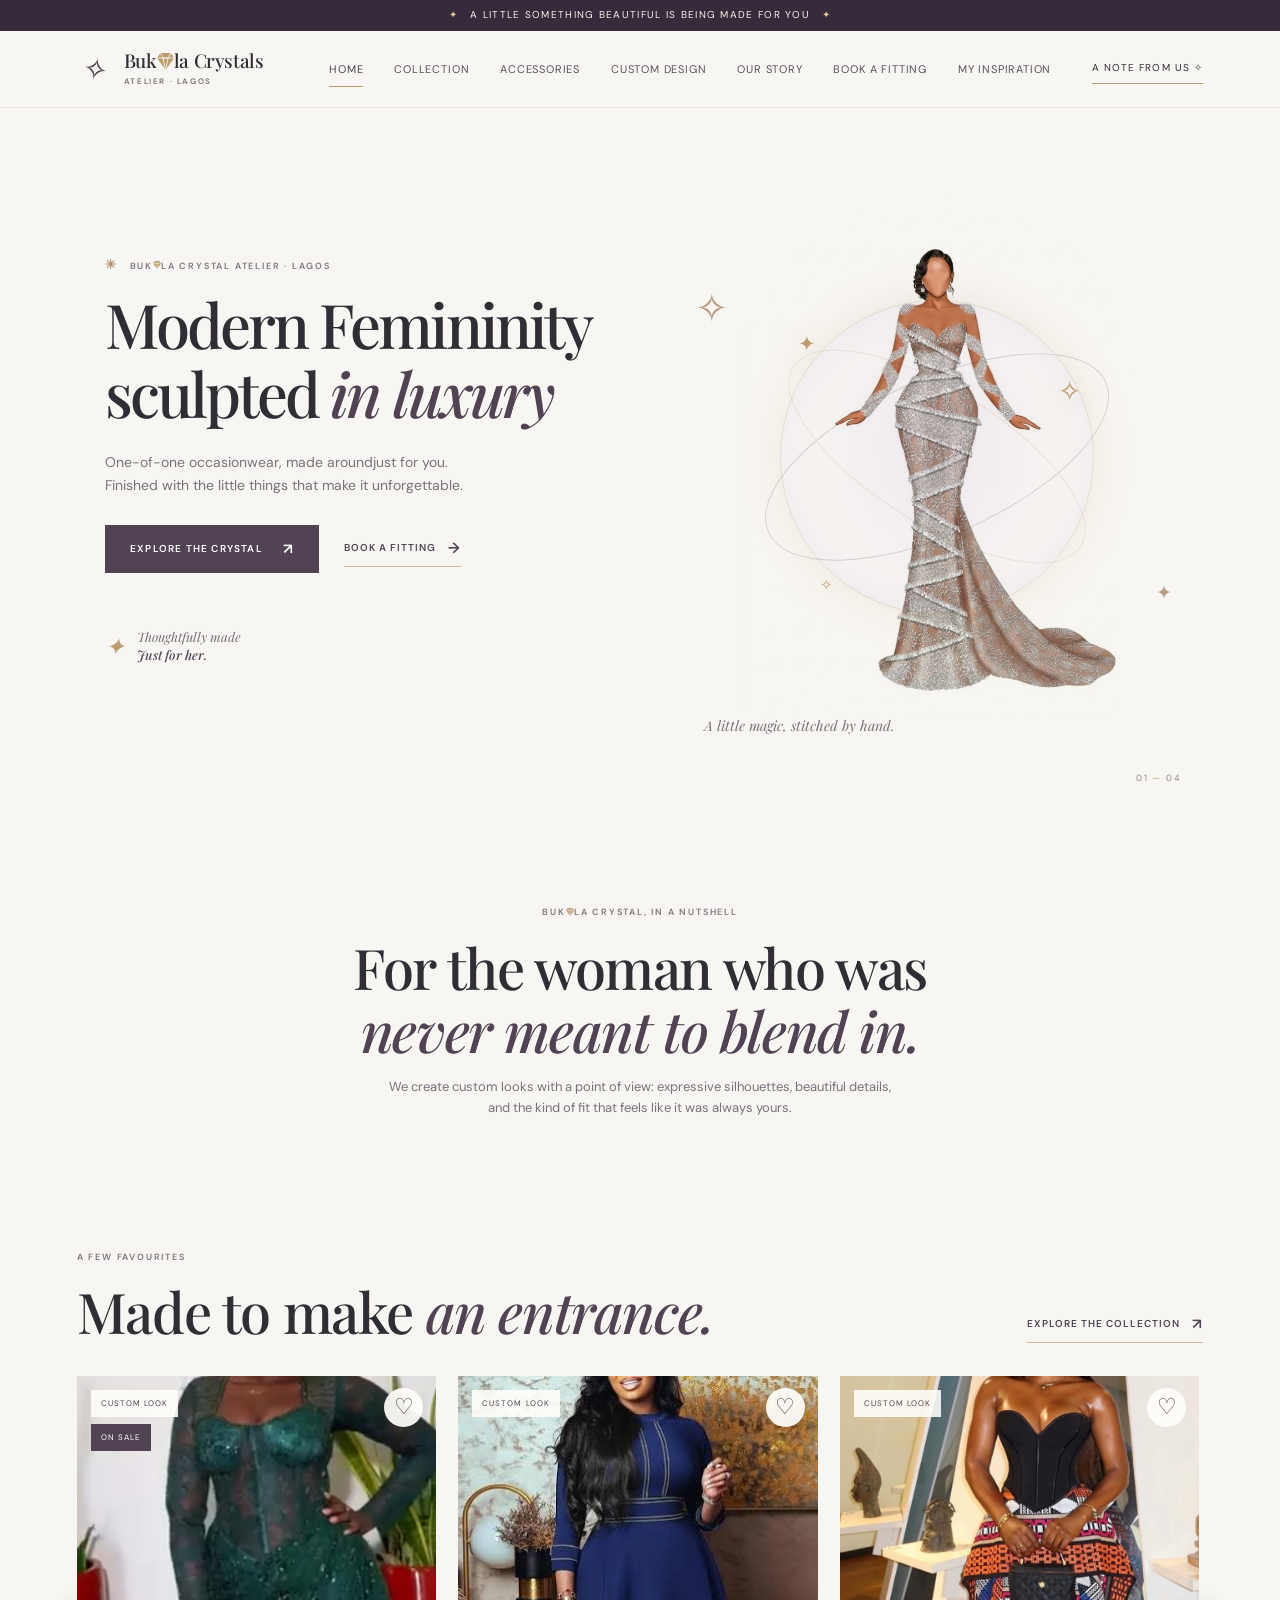
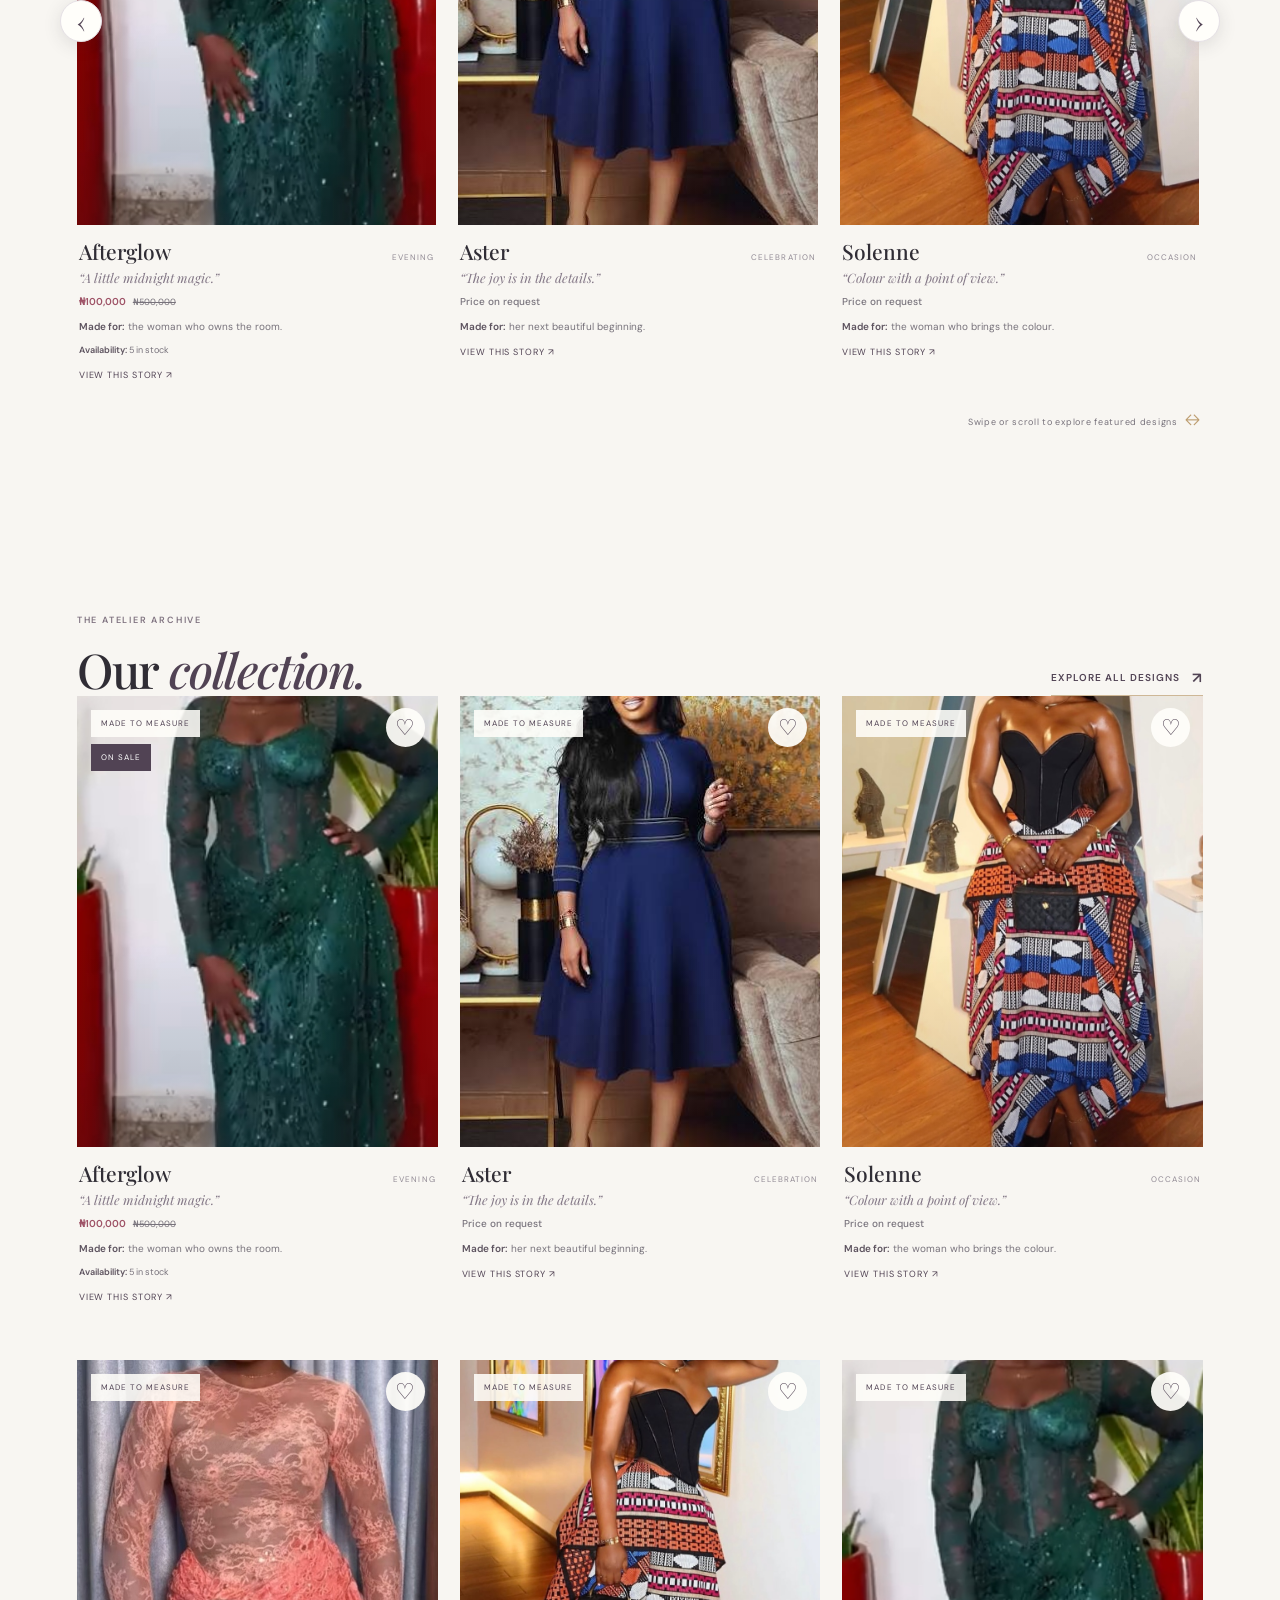
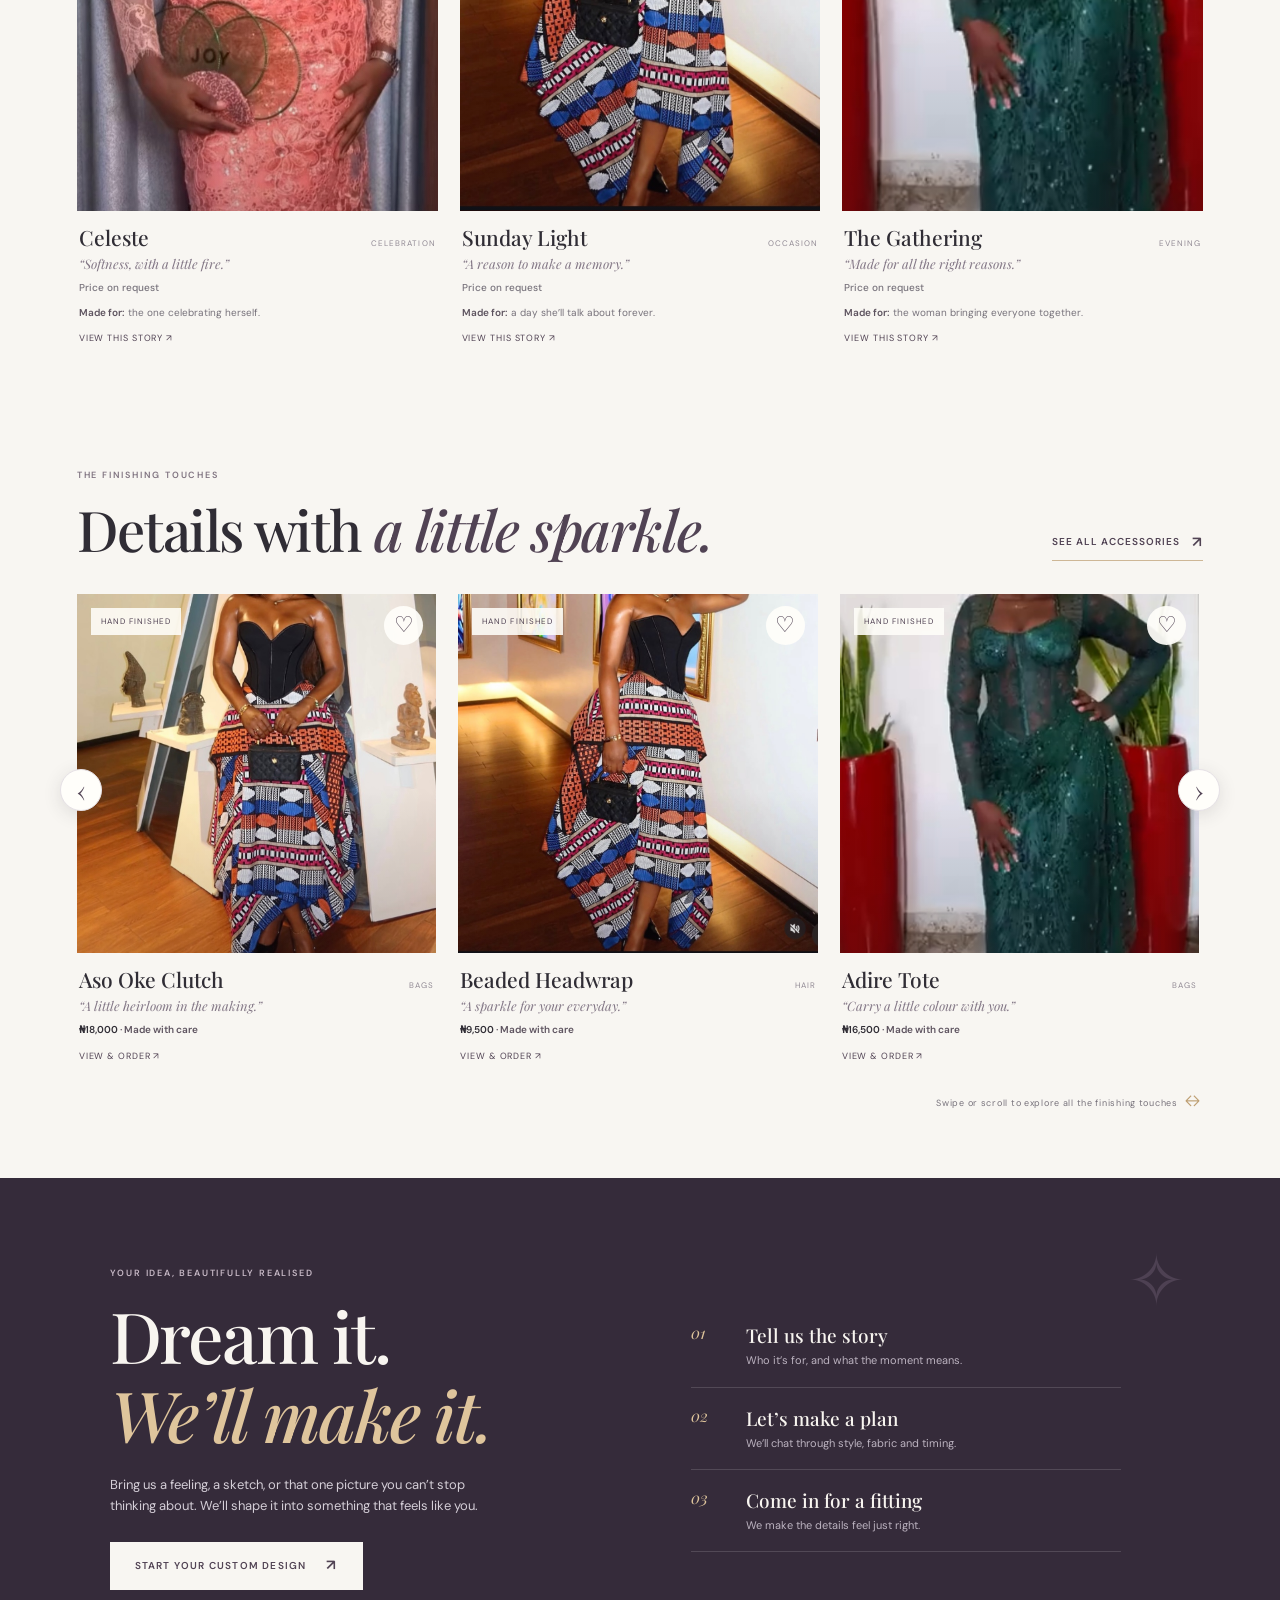
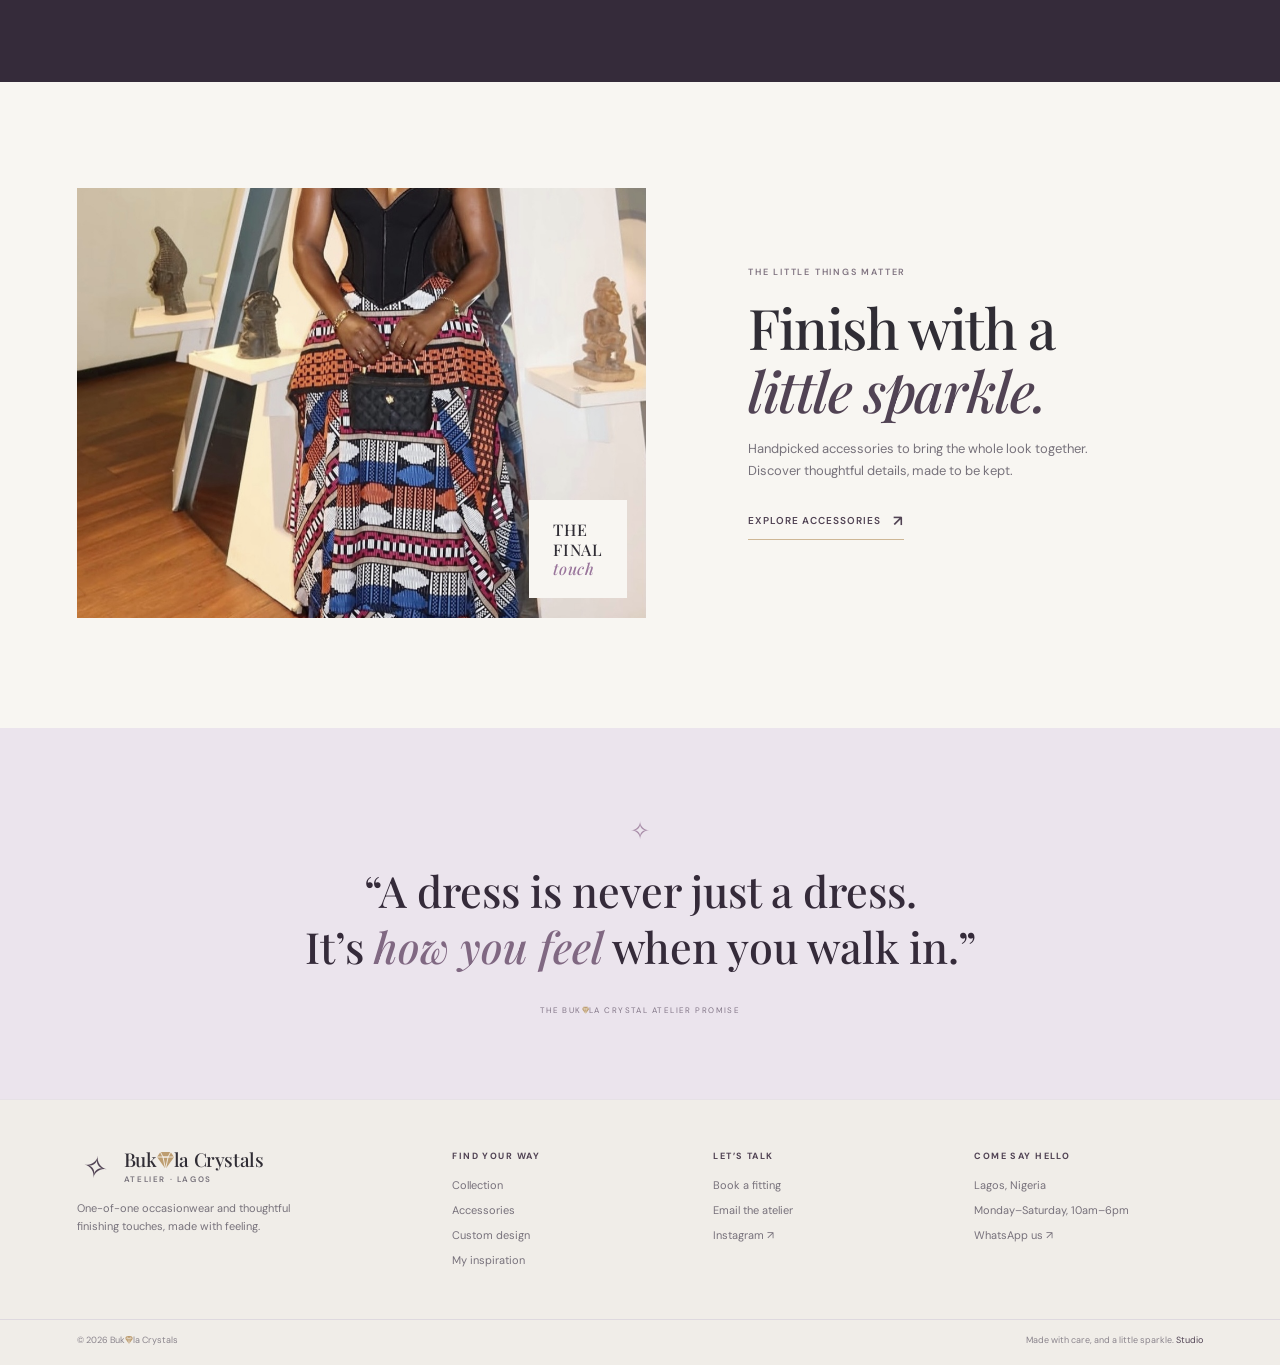
==== commit f19aade7: "Refactor code structure for improved readability and maintainability" ====
--- a/index.html
+++ b/index.html
@@ -25,52 +25,11 @@
       </div>
       <div class="hero-art">
         <div class="hero-frame">
-          <div class="crystal-stage" role="img" aria-label="A luminous, animated amethyst crystal">
+          <div class="crystal-stage" role="img" aria-label="A model wearing a sparkling white beaded couture gown">
             <span class="crystal-aura"></span>
             <span class="crystal-ring crystal-ring-one"></span>
             <span class="crystal-ring crystal-ring-two"></span>
-            <svg class="hero-crystal" viewBox="0 0 500 600" aria-hidden="true">
-              <defs>
-                <linearGradient id="crystal-face" x1="0" y1="0" x2="1" y2="1"><stop stop-color="#fff" stop-opacity=".96"/><stop offset=".42" stop-color="#ded0f4" stop-opacity=".82"/><stop offset="1" stop-color="#8f72af" stop-opacity=".9"/></linearGradient>
-                <linearGradient id="crystal-left" x1="0" y1="0" x2="1" y2="0"><stop stop-color="#f8ecff" stop-opacity=".92"/><stop offset="1" stop-color="#a98dcc" stop-opacity=".66"/></linearGradient>
-                <linearGradient id="crystal-right" x1="0" y1="0" x2="1" y2="1"><stop stop-color="#bca3db" stop-opacity=".72"/><stop offset="1" stop-color="#6c568f" stop-opacity=".94"/></linearGradient>
-                <linearGradient id="crystal-core" x1="0" y1="0" x2="0" y2="1"><stop stop-color="#fff" stop-opacity=".68"/><stop offset="1" stop-color="#ddbbf1" stop-opacity=".05"/></linearGradient>
-                <filter id="crystal-glow" x="-60%" y="-40%" width="220%" height="190%"><feGaussianBlur stdDeviation="11"/></filter>
-              </defs>
-              <ellipse cx="250" cy="525" rx="125" ry="25" fill="#806b9c" opacity=".22" filter="url(#crystal-glow)"/>
-              <g class="crystal-small crystal-small-left">
-                <path d="M104 247 151 173 198 247 182 414 151 449 120 414Z" fill="url(#crystal-left)" stroke="#fff" stroke-opacity=".62" stroke-width="2"/>
-                <path d="m151 173 5 85-36-11Z" fill="#fff" fill-opacity=".72"/>
-                <path d="m151 173 47 74-42 11Z" fill="#d9c8ed" fill-opacity=".8"/>
-                <path d="m120 247 36 11 26 156-31 35Z" fill="#a88cc7" fill-opacity=".68"/>
-                <path d="m156 258 42-11-16 167-31 5Z" fill="#7e649f" fill-opacity=".65"/>
-              </g>
-              <g class="crystal-small crystal-small-right">
-                <path d="m316 264 40-77 48 77-15 145-33 34-32-34Z" fill="url(#crystal-right)" stroke="#fff" stroke-opacity=".6" stroke-width="2"/>
-                <path d="m356 187 3 81-43-4Z" fill="#f8ebff" fill-opacity=".8"/>
-                <path d="m356 187 48 77-45 0Z" fill="#c8b4e2" fill-opacity=".78"/>
-                <path d="m313 264 46 4 29 141-32 34Z" fill="#9e82c1" fill-opacity=".68"/>
-                <path d="m359 268 45-4-15 145-32 0Z" fill="#72588f" fill-opacity=".7"/>
-              </g>
-              <g class="crystal-main">
-                <path d="m250 54 116 156-45 267-71 77-71-77-45-267Z" fill="url(#crystal-face)" stroke="#fff" stroke-opacity=".92" stroke-width="3"/>
-                <path d="m250 54-116 156 78 8Z" fill="url(#crystal-left)"/>
-                <path d="m250 54 116 156-77 8Z" fill="#d7c6ec" fill-opacity=".9"/>
-                <path d="m134 210 78 8-33 259Z" fill="#b29ace" fill-opacity=".76"/>
-                <path d="m212 218 77 0-39 336Z" fill="url(#crystal-core)"/>
-                <path d="m289 218 77-8-45 267-71 77Z" fill="url(#crystal-right)"/>
-                <path d="m212 218 77 0-39 336Z" fill="#f7edff" fill-opacity=".2"/>
-                <path d="m250 54 39 164-39 0Z" fill="#fff" fill-opacity=".48"/>
-                <path d="m289 218 39 177-78 159Z" fill="#fff" fill-opacity=".15"/>
-                <path d="m212 218 38 336-71-77Z" fill="#fff" fill-opacity=".13"/>
-                <path d="m180 188 70-105 70 105" fill="none" stroke="#fff" stroke-opacity=".56" stroke-width="2"/>
-              </g>
-              <g class="crystal-flare" fill="#fff">
-                <path d="m103 135 5 17 17 5-17 5-5 17-5-17-17-5 17-5Z"/>
-                <path d="m394 112 4 13 13 4-13 4-4 13-4-13-13-4 13-4Z"/>
-                <circle cx="92" cy="335" r="3"/><circle cx="416" cy="350" r="3"/>
-              </g>
-            </svg>
+            <img class="hero-gown" src="assets/hero-gown.jpg" alt="" width="768" height="1029">
             <span class="crystal-sparkle sparkle-one">✦</span>
             <span class="crystal-sparkle sparkle-two">✧</span>
             <span class="crystal-sparkle sparkle-three">✧</span>
--- a/style.css
+++ b/style.css
@@ -40,35 +40,32 @@
 .text-link span{font-size:15px}
 .hero{max-width:1440px;margin:auto;min-height:645px;padding:69px 8.2vw 59px;display:grid;grid-template-columns:1fr .93fr;align-items:center;gap:6.5vw;position:relative;overflow:hidden}
 .hero-copy{padding:10px 0 20px;position:relative;z-index:1}
-.hero h1{font-size:clamp(56px,7vw,98px);letter-spacing:-.048em;margin:0 0 23px}
+.hero h1{font-size:clamp(46px,4.8vw,76px);letter-spacing:-.048em;margin:0 0 23px}
 .hero h1 em,.section-heading h2 em,.intro h2 em,.pathway h2 em,.accessory-copy h2 em,.bottom-cta h2 em,.page-hero h1 em,.collection h2 em,.design-request h2 em,.booking-form h2 em,.story-copy h2 em,.signup-form h1 em{color:var(--plum);font-style:italic}
 .hero-lead{font-size:14px;max-width:380px;color:var(--muted);margin-bottom:28px}
 .hero-actions{display:flex;align-items:center;gap:25px;flex-wrap:wrap}
 .hero-note{display:flex;align-items:center;gap:12px;margin-top:55px;font:italic 13px var(--serif);color:var(--muted);line-height:1.4}
 .hero-note b{font-weight:500;color:var(--plum)}
 .gem-small{font-size:24px;color:var(--gold)}
-.hero-art{position:relative;max-width:520px;justify-self:center;width:100%;padding:20px 20px 35px}
-.hero-frame{height:495px;overflow:hidden;position:relative;border-radius:48% 48% 2px 2px;background:transparent}
-.crystal-stage{position:absolute;inset:0;display:grid;place-items:center;overflow:hidden;background:transparent}
-.crystal-aura{position:absolute;width:72%;aspect-ratio:1;border:1px solid rgba(255,255,255,.68);border-radius:50%;box-shadow:0 0 42px rgba(255,255,255,.56),inset 0 0 38px rgba(255,255,255,.36);animation:crystal-aura 6s ease-in-out infinite}
-.crystal-ring{position:absolute;width:85%;height:30%;border:1px solid rgba(255,255,255,.42);border-radius:50%;transform:rotate(-24deg);animation:crystal-ring 10s linear infinite}
-.crystal-ring-two{width:78%;height:26%;transform:rotate(32deg);animation-direction:reverse;opacity:.65}
-.hero-crystal{position:relative;z-index:1;width:90%;height:92%;overflow:visible;filter:drop-shadow(0 24px 24px rgba(70,49,91,.25));animation:crystal-float 6s ease-in-out infinite}
-.crystal-small-left{transform-origin:151px 350px;animation:crystal-shimmer 5s ease-in-out infinite}
-.crystal-small-right{transform-origin:356px 340px;animation:crystal-shimmer 5s ease-in-out -2.4s infinite}
-.crystal-flare{opacity:.7;animation:crystal-twinkle 3s ease-in-out infinite}
-.crystal-sparkle{position:absolute;z-index:2;color:#fff;text-shadow:0 0 12px rgba(255,255,255,.95),0 0 24px rgba(216,189,242,.85);animation:crystal-twinkle 2.8s ease-in-out infinite}
+.hero-art{position:relative;max-width:570px;justify-self:center;width:100%;padding:20px 20px 35px}
+.hero-frame{height:520px;overflow:hidden;position:relative;border-radius:48% 48% 2px 2px;background:transparent}
+.crystal-stage{position:absolute;inset:0;display:grid;place-items:center;overflow:hidden;background:radial-gradient(ellipse at 50% 48%,rgba(235,228,237,.72),rgba(248,246,242,.35) 48%,transparent 72%)}
+.crystal-aura{position:absolute;width:72%;aspect-ratio:1;border:1px solid rgba(189,157,112,.3);border-radius:50%;box-shadow:0 0 42px rgba(189,157,112,.15),inset 0 0 38px rgba(216,198,236,.3);animation:crystal-aura 6s ease-in-out infinite}
+.crystal-ring{position:absolute;width:85%;height:30%;border:1px solid rgba(81,67,84,.2);border-radius:50%;transform:rotate(-24deg);animation:crystal-ring 10s linear infinite}
+.crystal-ring-two{width:78%;height:26%;border-color:rgba(189,157,112,.32);transform:rotate(32deg);animation-direction:reverse;opacity:.65}
+.hero-gown{position:relative;z-index:1;min-width:0;min-height:0;width:100%;height:100%;object-fit:contain;mix-blend-mode:multiply;animation:hero-image-float 7s ease-in-out infinite}
+.crystal-sparkle{position:absolute;z-index:2;color:#bd9d70;text-shadow:0 0 10px rgba(255,255,255,.95),0 0 22px rgba(189,157,112,.38);animation:crystal-twinkle 2.8s ease-in-out infinite}
 .sparkle-one{top:25%;left:18%;font-size:21px}
 .sparkle-two{top:33%;right:17%;font-size:28px;animation-delay:-1.3s}
 .sparkle-three{bottom:23%;left:23%;font-size:15px;animation-delay:-.7s}
-@keyframes crystal-float{0%,100%{transform:translateY(4px) rotate(-1deg)}50%{transform:translateY(-13px) rotate(1deg)}}
+@keyframes hero-image-float{0%,100%{transform:translateY(4px) scale(1)}50%{transform:translateY(-9px) scale(1.012)}}
 @keyframes crystal-aura{0%,100%{transform:scale(.94);opacity:.62}50%{transform:scale(1.05);opacity:1}}
 @keyframes crystal-ring{0%{transform:rotate(-24deg) scale(.96)}50%{transform:rotate(0deg) scale(1.04)}100%{transform:rotate(24deg) scale(.96)}}
-@keyframes crystal-shimmer{0%,100%{opacity:.8}50%{opacity:1}}
 @keyframes crystal-twinkle{0%,100%{opacity:.25;transform:scale(.75)}50%{opacity:1;transform:scale(1.18)}}
 .hero-caption{position:absolute;bottom:17px;left:5px;font:italic 14px var(--serif);color:var(--muted)}
-.float-gem{position:absolute;color:#b89e81}
-.gem-one{font-size:40px;left:-4px;top:17%}.gem-two{font-size:19px;right:3px;bottom:25%}
+.float-gem{position:absolute;color:#b89e81;animation:gem-drift 5s ease-in-out infinite}
+.gem-one{font-size:40px;left:-4px;top:17%}.gem-two{font-size:19px;right:3px;bottom:25%;animation-delay:-2.2s}
+@keyframes gem-drift{0%,100%{transform:translateY(0) rotate(-4deg)}50%{transform:translateY(-9px) rotate(8deg)}}
 .hero-index{position:absolute;bottom:25px;right:7.7vw;font-size:9px;letter-spacing:.2em;color:#8f8990}.hero-index span{color:var(--gold)}
 .intro{text-align:center;padding-top:95px;padding-bottom:102px}
 .intro h2,.section-heading h2,.accessory-copy h2,.bottom-cta h2,.collection h2,.story-copy h2,.design-request h2,.booking-form h2{font-size:clamp(34px,4.4vw,56px);letter-spacing:-.025em;margin-bottom:15px}
@@ -317,6 +314,9 @@
 .admin-tabs{display:flex;gap:7px;overflow:auto;border-bottom:1px solid var(--line);margin-bottom:23px}
 .admin-tab{border:0;background:transparent;padding:11px 15px;color:#807983;white-space:nowrap;font-size:10px;letter-spacing:.08em;text-transform:uppercase;cursor:pointer}
 .admin-tab.active{color:var(--plum);border-bottom:2px solid var(--gold)}
+.catalog-kind-tabs{display:flex;gap:8px;margin-bottom:18px;border-bottom:1px solid var(--line)}
+.catalog-kind-tab{border:0;border-bottom:2px solid transparent;background:transparent;padding:11px 15px;color:#807983;font-size:10px;letter-spacing:.08em;text-transform:uppercase;cursor:pointer}
+.catalog-kind-tab.active{border-bottom-color:var(--gold);color:var(--plum)}
 .stat-grid{display:grid;grid-template-columns:repeat(4,1fr);gap:13px;margin-bottom:25px}
 .stat-card{padding:17px 18px;background:var(--white);border:1px solid #eee8ee}
 .stat-card span{display:block;color:#8b838d;font-size:9px;letter-spacing:.1em;text-transform:uppercase}
@@ -380,14 +380,20 @@
 @media(max-width:1100px){.nav-wrap .main-nav,.nav-wrap .nav-signup{display:none}.nav-wrap .nav-menu{display:block}.mobile-nav.open{display:flex;flex-direction:column;background:var(--paper);padding:4px 6vw 17px;border-top:1px solid var(--line)}.mobile-nav.open a{padding:10px 0;border-bottom:1px solid #ebe6eb;font-size:10px;letter-spacing:.1em;text-transform:uppercase;color:#5b5360}}
 @media(max-width:560px){.caption-editor{grid-template-columns:1fr}.caption-editor h3{grid-column:auto}.caption-save-message{margin:10px 0 0;display:block}}
 @media(max-width:760px){
-  .hero{row-gap:0}
-  .hero-copy{display:contents}
-  .hero-copy>.eyebrow{grid-row:1}
-  .hero-copy>h1{grid-row:2}
-  .hero-copy>.hero-lead{grid-row:3}
-  .hero-art{grid-row:4;margin-inline:auto}
-  .hero-copy>.hero-actions{grid-row:5}
-  .hero-copy>.hero-note{grid-row:6}
+  .hero{min-height:clamp(620px,calc(100vh - 90px),760px);min-height:clamp(620px,calc(100svh - 90px),760px);padding:38px 7vw 44px;grid-template-columns:minmax(0,1fr);align-items:center;gap:0}
+  .hero-copy{display:block;position:relative;z-index:2;width:100%;max-width:620px;margin:auto;padding:18px 0;text-align:center;background:radial-gradient(ellipse at center,rgba(248,246,242,.82),rgba(248,246,242,.58) 58%,transparent 100%)}
+  .hero-copy>*{grid-row:auto}
+  .hero h1{font-size:clamp(32px,8.4vw,46px);line-height:1.06;margin-bottom:16px}
+  .hero-lead{font-size:12px;max-width:330px;margin:0 auto 20px}
+  .hero-actions{justify-content:center;gap:12px}
+  .hero-actions .button{min-height:38px;padding:0 13px;font-size:8px;gap:8px}
+  .hero-actions .text-link{font-size:8px;gap:6px}
+  .hero-note{justify-content:center;margin-top:18px;font-size:12px}
+  .hero-art{position:absolute;inset:0;z-index:0;grid-row:auto;max-width:none;width:100%;height:100%;padding:0;margin:0;justify-self:stretch;pointer-events:none}
+  .hero-frame{height:100%;border-radius:0}
+  .hero-gown{width:112%;height:100%;max-width:none}
+  .hero-caption{left:50%;bottom:12px;transform:translateX(-50%);font-size:11px;white-space:nowrap}
+  .hero-index{z-index:2;bottom:12px;right:7vw}
 }
 @media(max-width:980px){
   .home-accessories .accessory-carousel .work-card{flex-basis:47%}
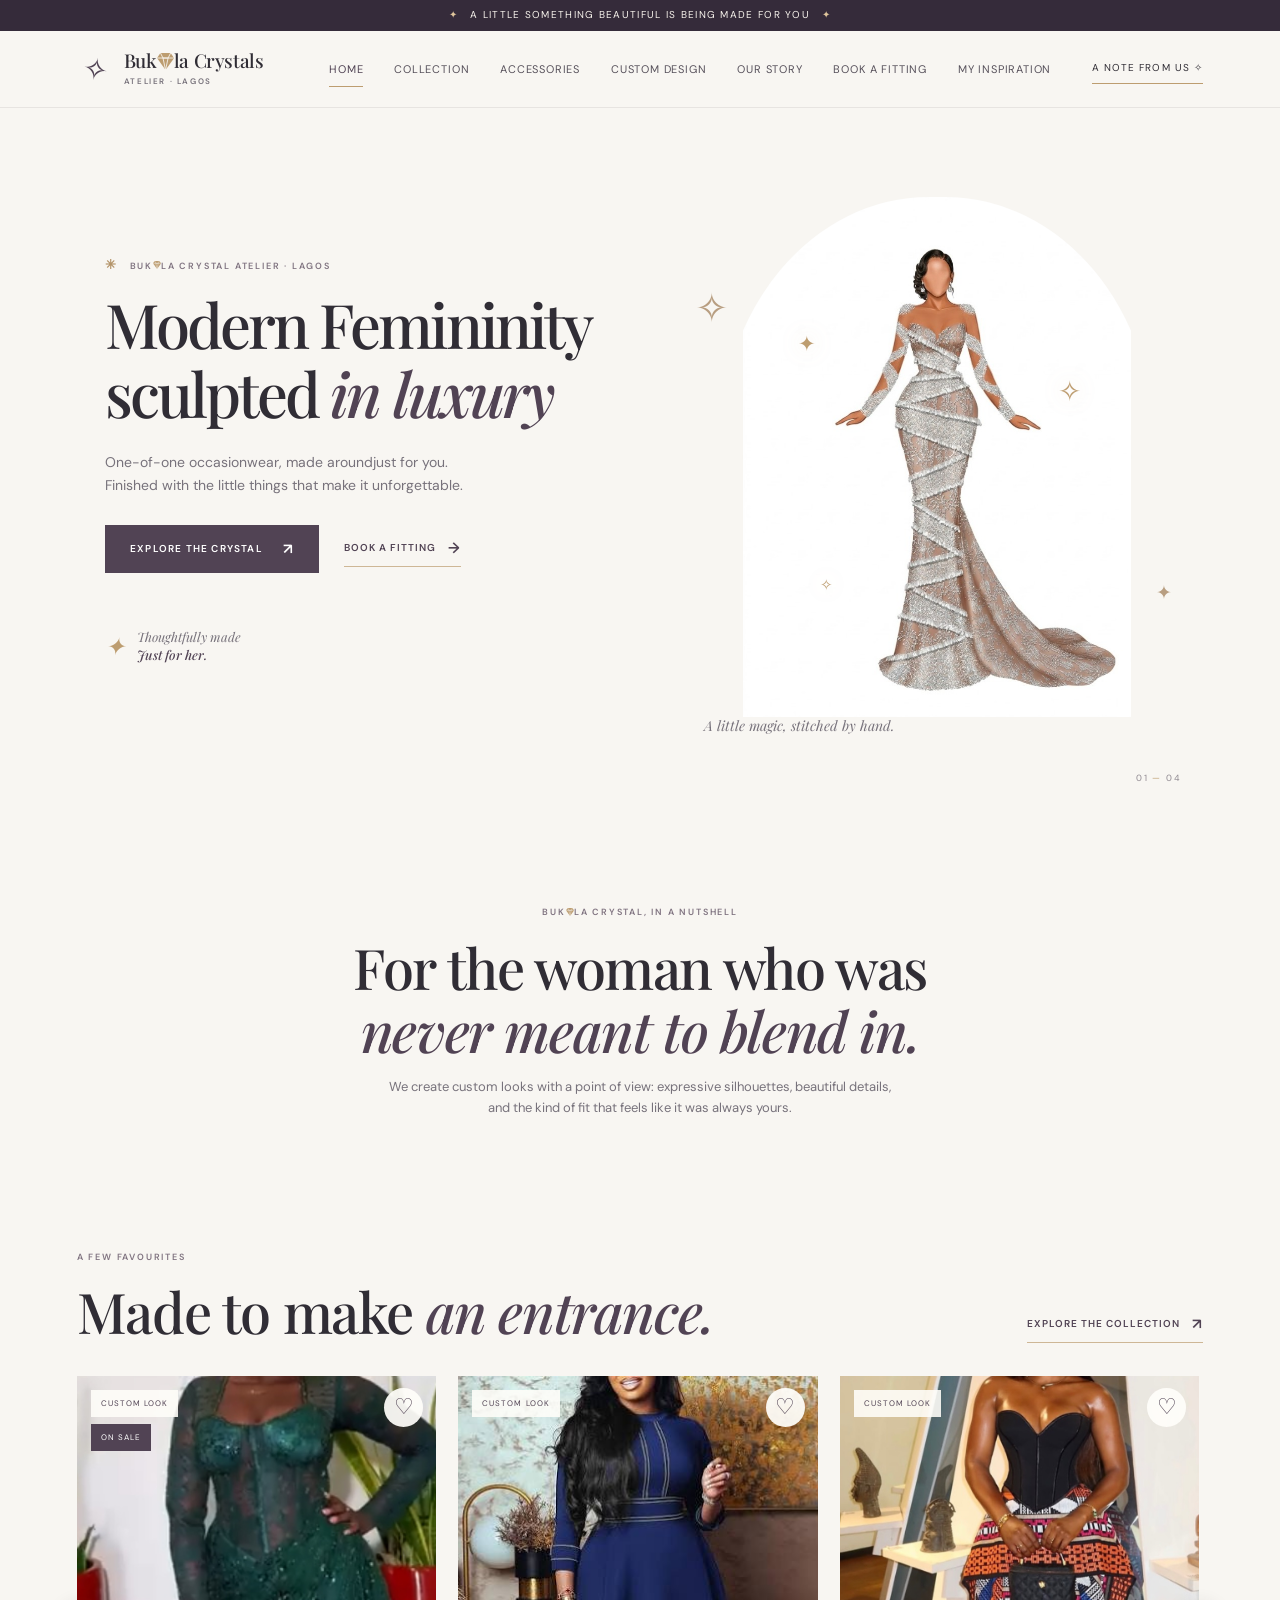
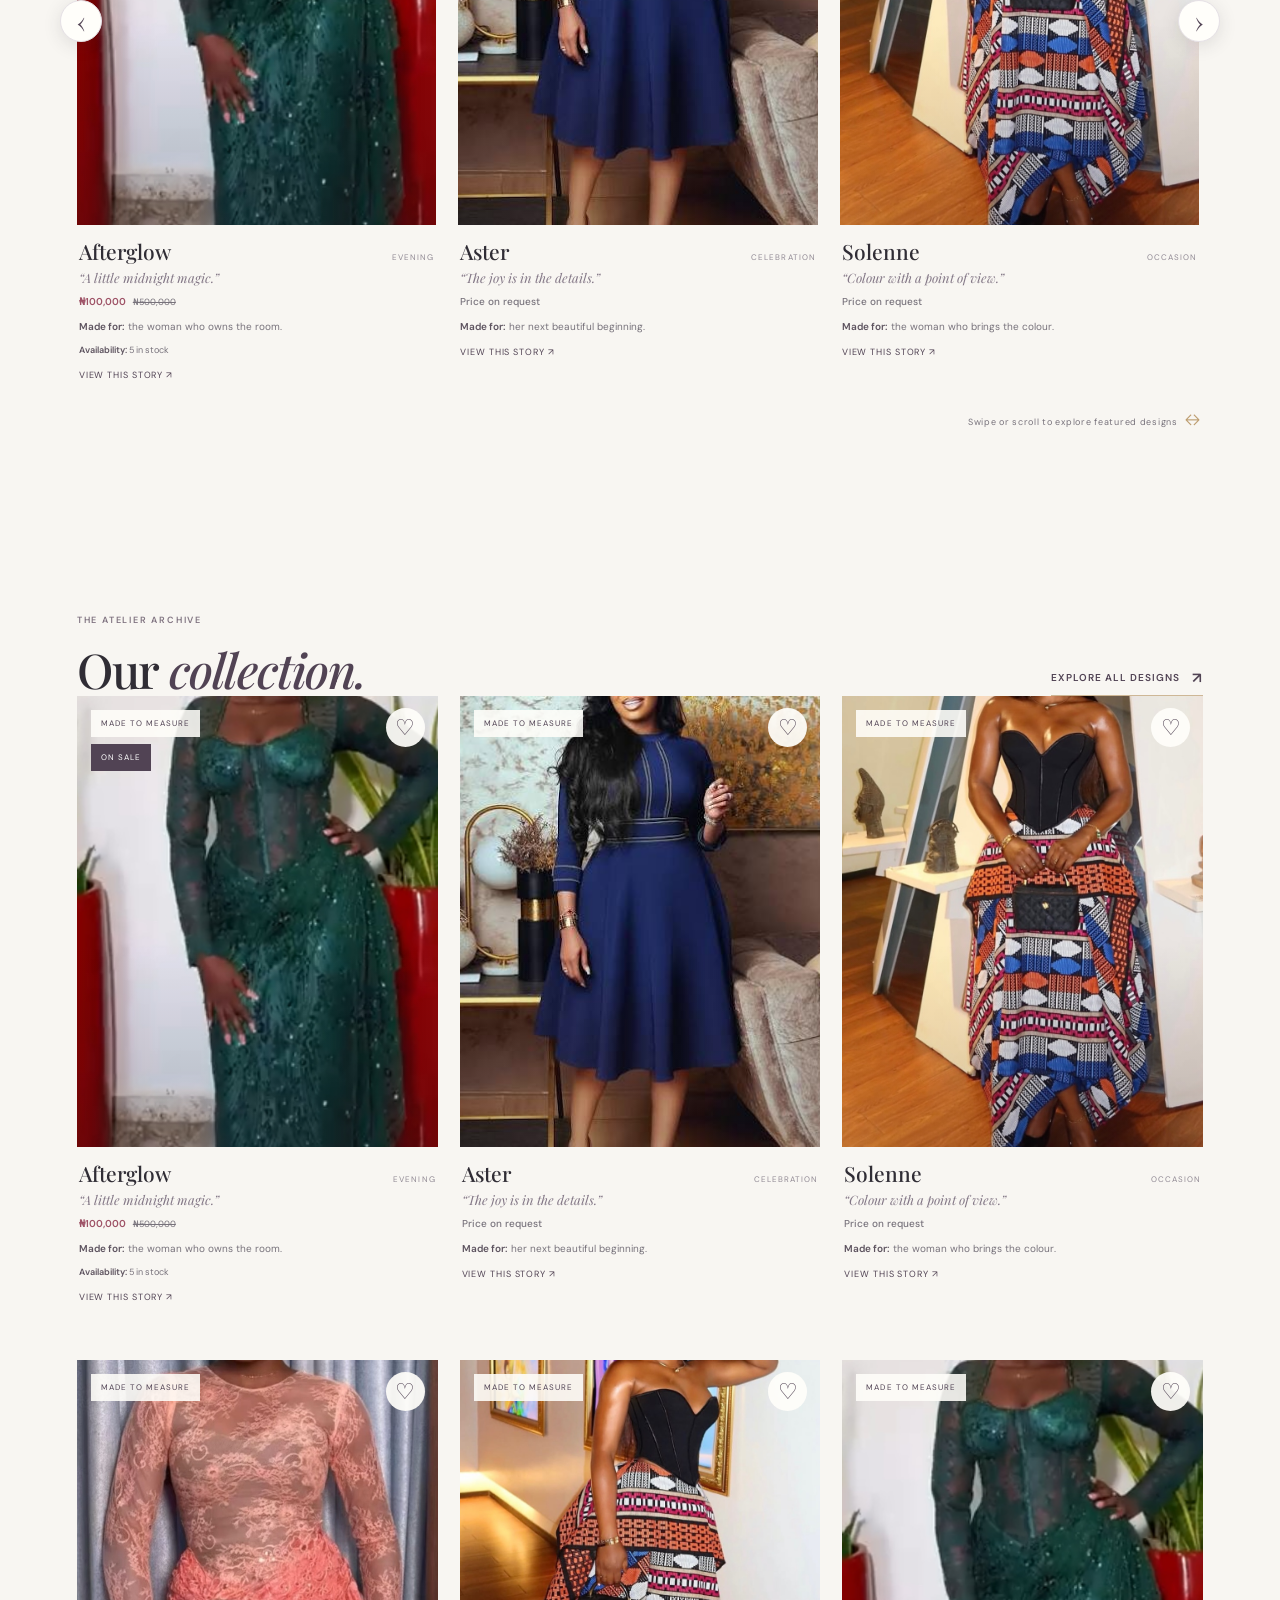
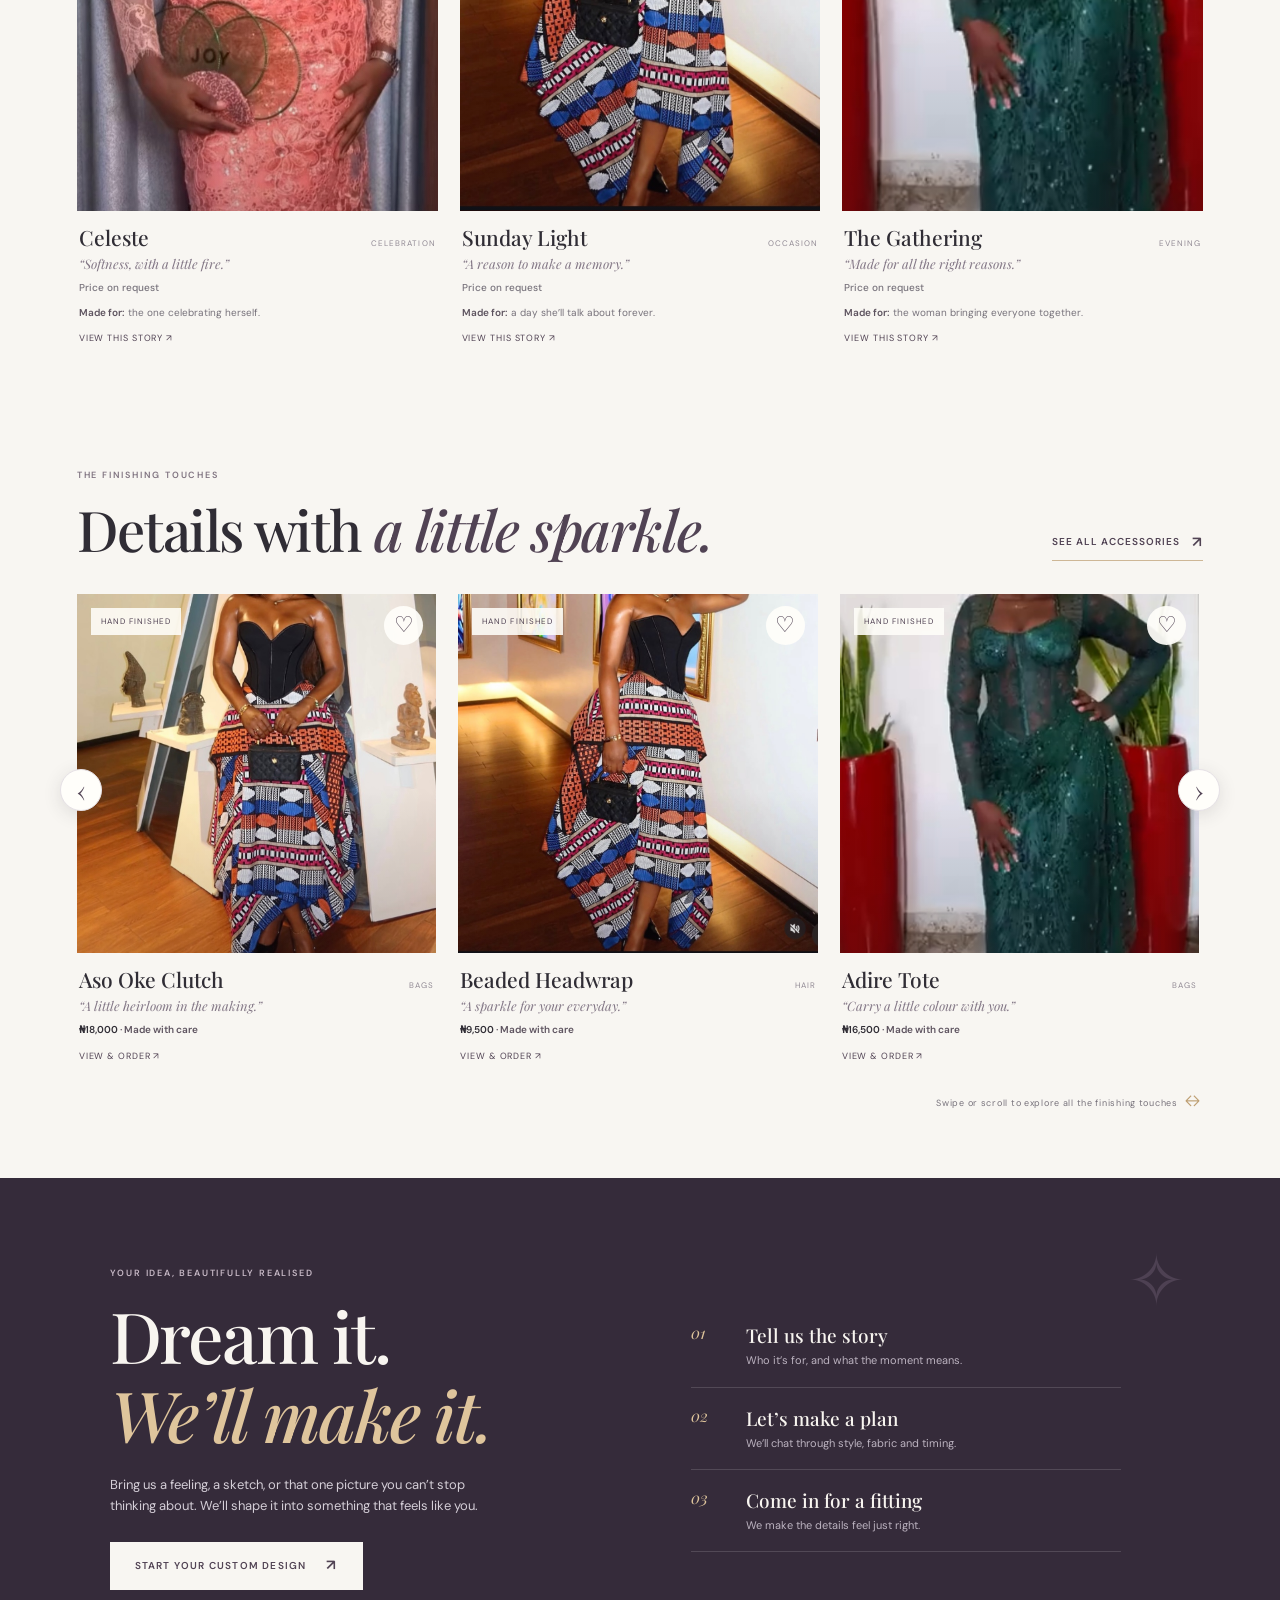
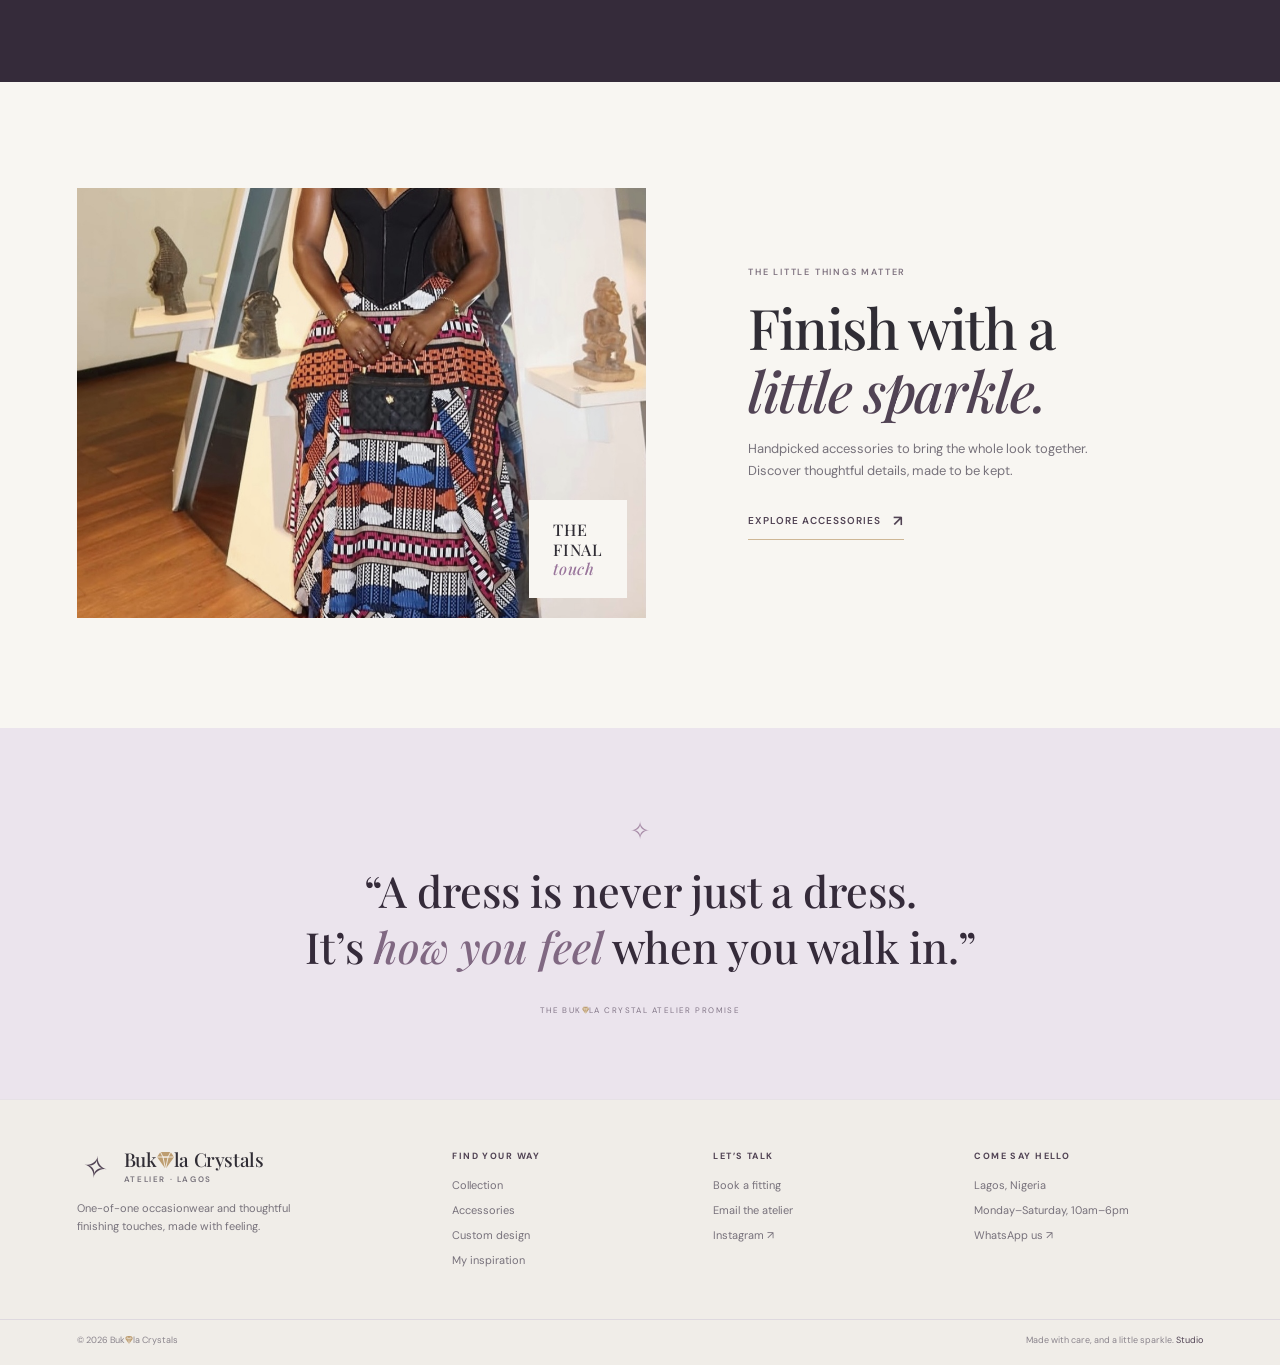
==== commit 9f8ab79a: "Add mobile gown cutout animation Co-authored-by: Copilot <223556219+Copilot@users.noreply.github.com" ====
--- a/index.html
+++ b/index.html
@@ -29,7 +29,10 @@
             <span class="crystal-aura"></span>
             <span class="crystal-ring crystal-ring-one"></span>
             <span class="crystal-ring crystal-ring-two"></span>
-            <img class="hero-gown" src="assets/hero-gown.jpg" alt="" width="768" height="1029">
+            <picture class="hero-gown-picture">
+              <source media="(max-width:760px)" srcset="assets/hero-gown-cutout.png">
+              <img class="hero-gown" src="assets/hero-gown.jpg" alt="" width="768" height="1029">
+            </picture>
             <span class="crystal-sparkle sparkle-one">✦</span>
             <span class="crystal-sparkle sparkle-two">✧</span>
             <span class="crystal-sparkle sparkle-three">✧</span>
--- a/style.css
+++ b/style.css
@@ -53,7 +53,8 @@
 .crystal-aura{position:absolute;width:72%;aspect-ratio:1;border:1px solid rgba(189,157,112,.3);border-radius:50%;box-shadow:0 0 42px rgba(189,157,112,.15),inset 0 0 38px rgba(216,198,236,.3);animation:crystal-aura 6s ease-in-out infinite}
 .crystal-ring{position:absolute;width:85%;height:30%;border:1px solid rgba(81,67,84,.2);border-radius:50%;transform:rotate(-24deg);animation:crystal-ring 10s linear infinite}
 .crystal-ring-two{width:78%;height:26%;border-color:rgba(189,157,112,.32);transform:rotate(32deg);animation-direction:reverse;opacity:.65}
-.hero-gown{position:relative;z-index:1;min-width:0;min-height:0;width:100%;height:100%;object-fit:contain;mix-blend-mode:multiply;animation:hero-image-float 7s ease-in-out infinite}
+.hero-gown-picture{position:relative;z-index:1;display:block;min-width:0;min-height:0;width:100%;height:100%;animation:hero-image-float 7s ease-in-out infinite}
+.hero-gown{display:block;width:100%;height:100%;object-fit:contain;mix-blend-mode:multiply}
 .crystal-sparkle{position:absolute;z-index:2;color:#bd9d70;text-shadow:0 0 10px rgba(255,255,255,.95),0 0 22px rgba(189,157,112,.38);animation:crystal-twinkle 2.8s ease-in-out infinite}
 .sparkle-one{top:25%;left:18%;font-size:21px}
 .sparkle-two{top:33%;right:17%;font-size:28px;animation-delay:-1.3s}
@@ -391,7 +392,8 @@
   .hero-note{justify-content:center;margin-top:18px;font-size:12px}
   .hero-art{position:absolute;inset:0;z-index:0;grid-row:auto;max-width:none;width:100%;height:100%;padding:0;margin:0;justify-self:stretch;pointer-events:none}
   .hero-frame{height:100%;border-radius:0}
-  .hero-gown{width:112%;height:100%;max-width:none}
+  .hero-gown-picture{width:112%;height:100%;max-width:none}
+  .hero-gown{mix-blend-mode:normal}
   .hero-caption{left:50%;bottom:12px;transform:translateX(-50%);font-size:11px;white-space:nowrap}
   .hero-index{z-index:2;bottom:12px;right:7vw}
 }
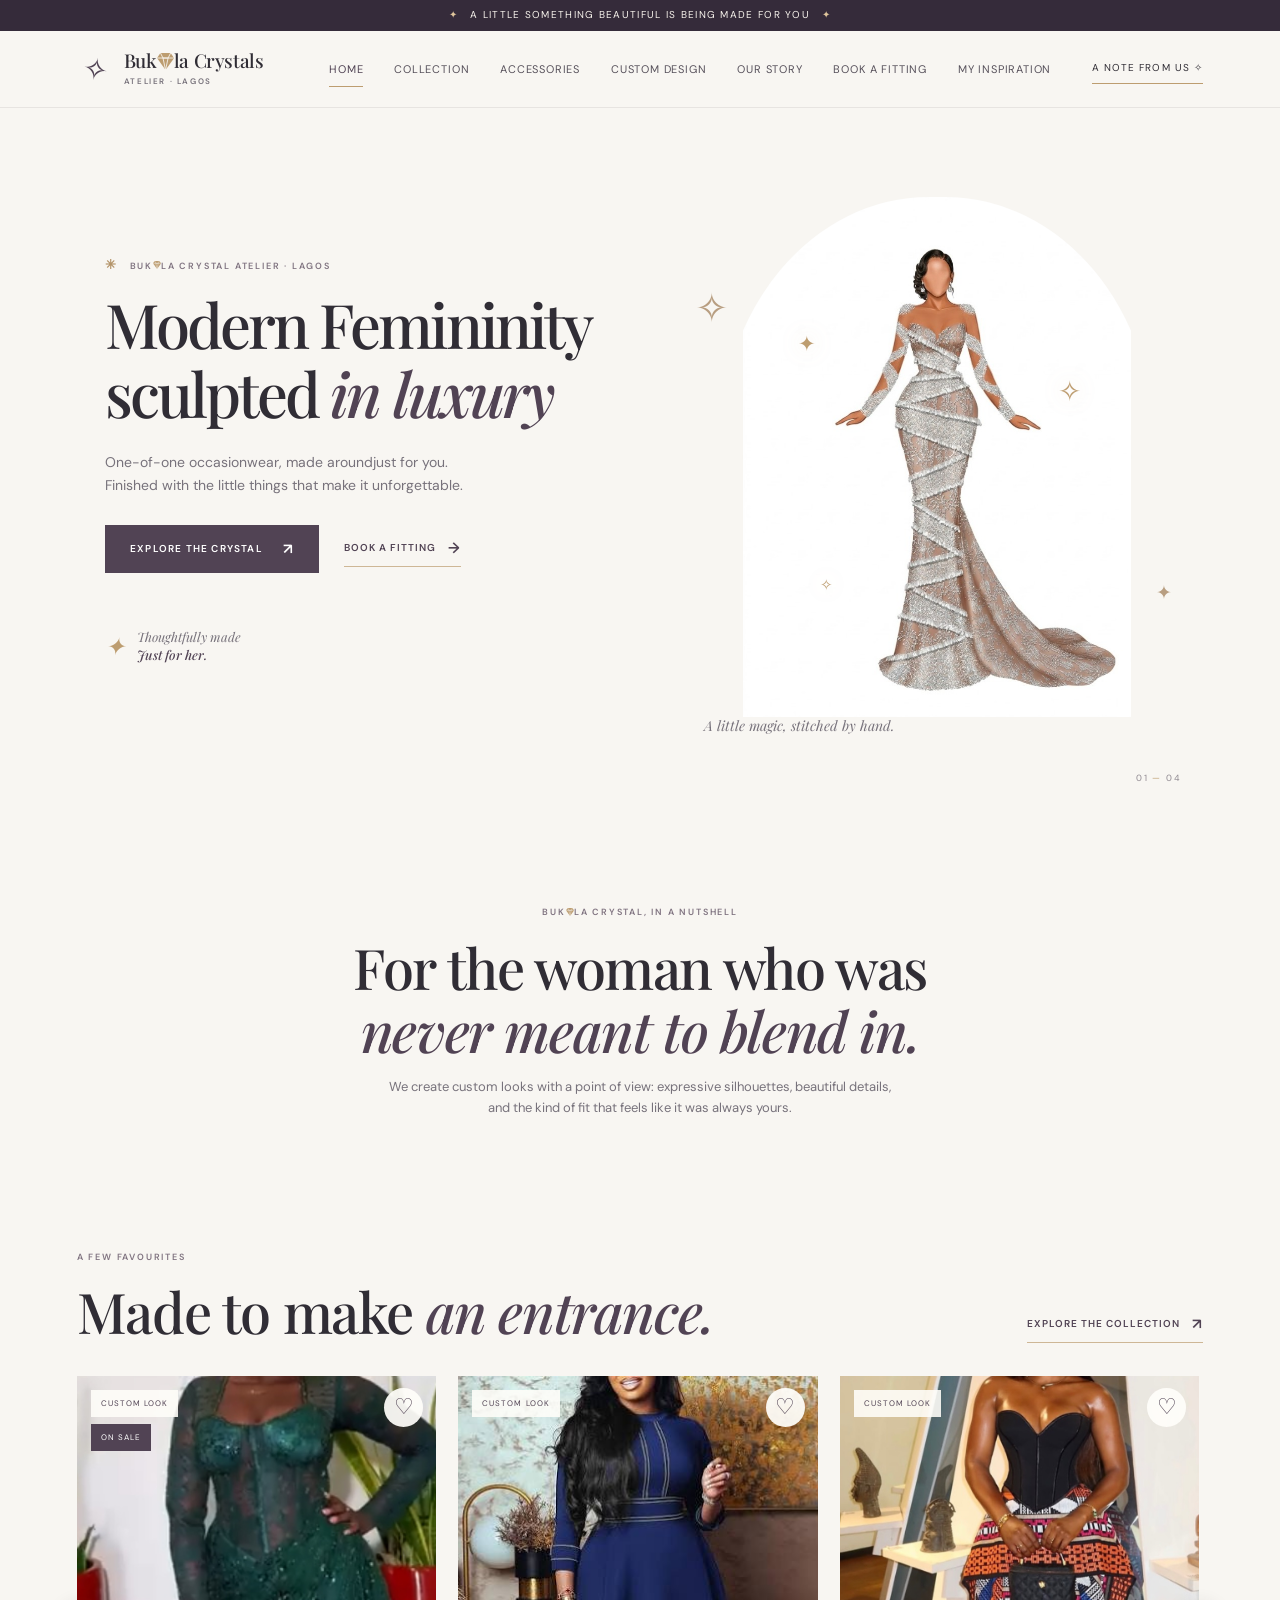
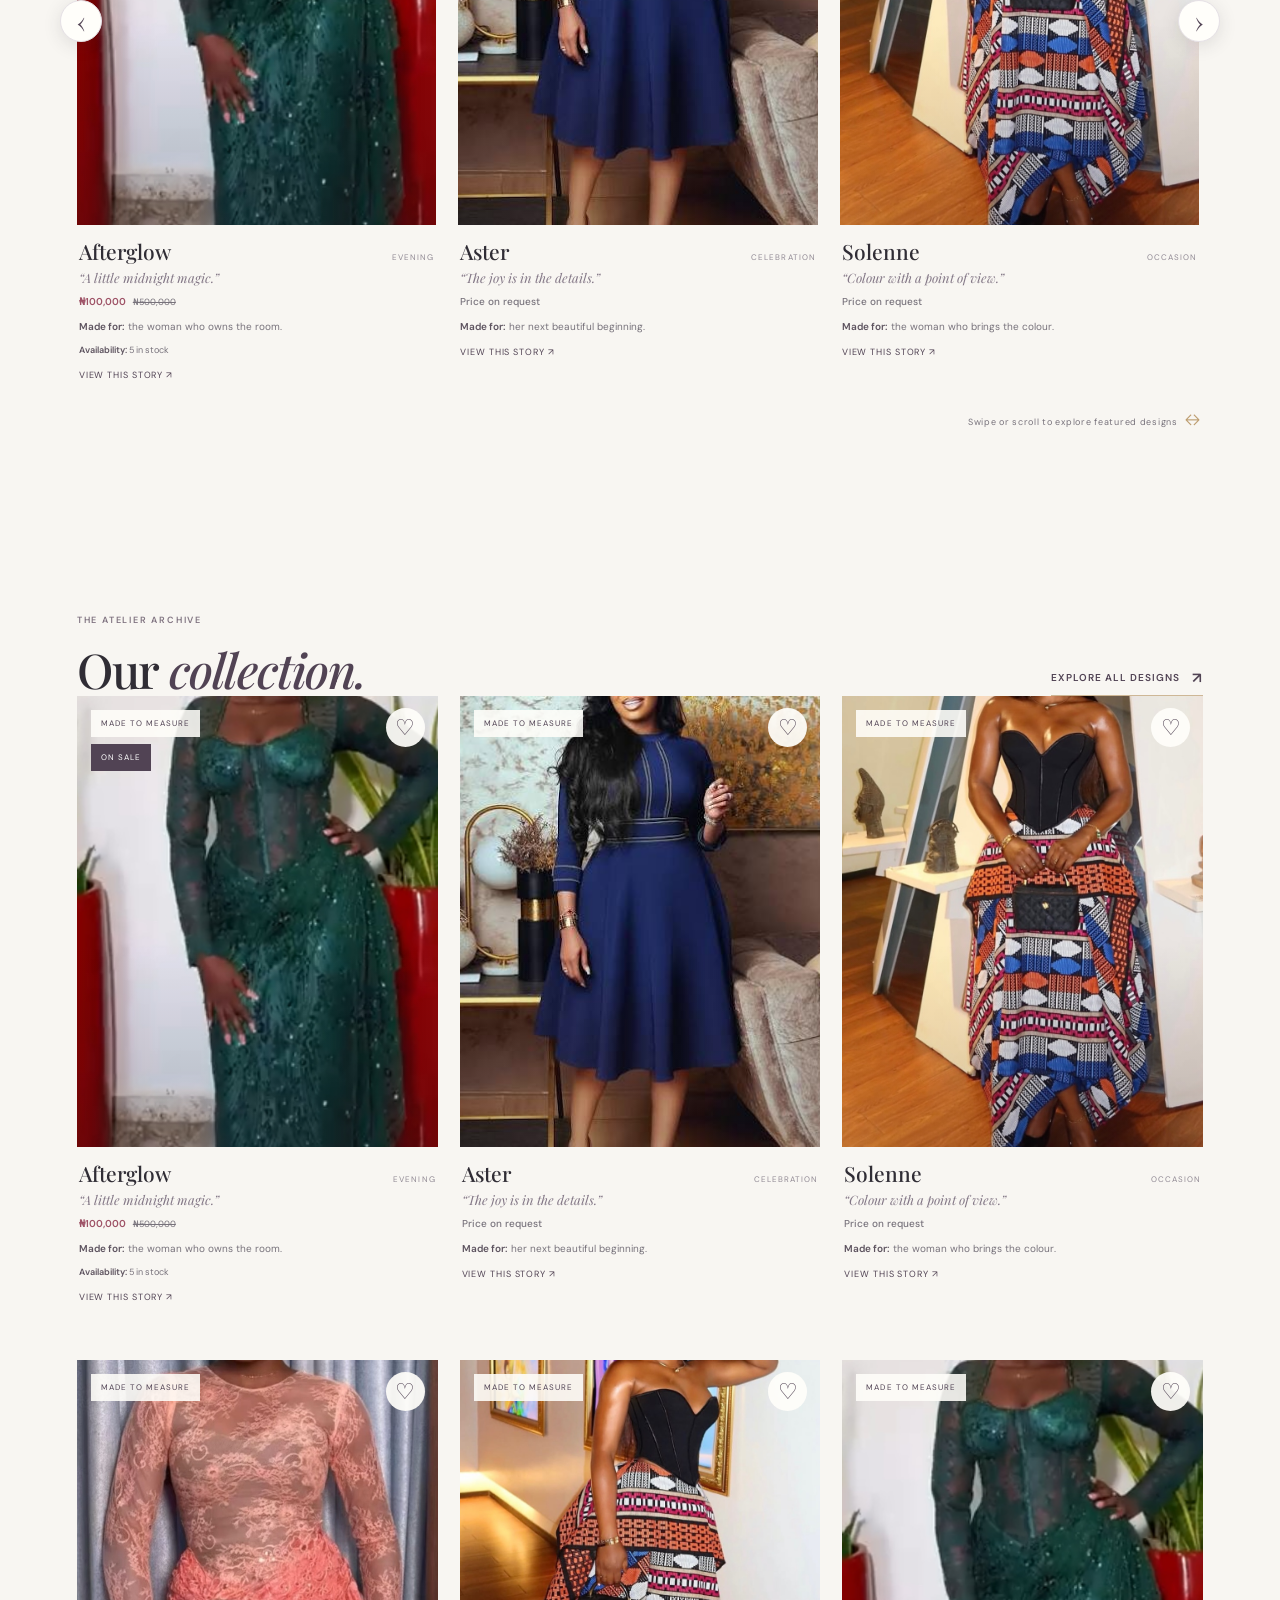
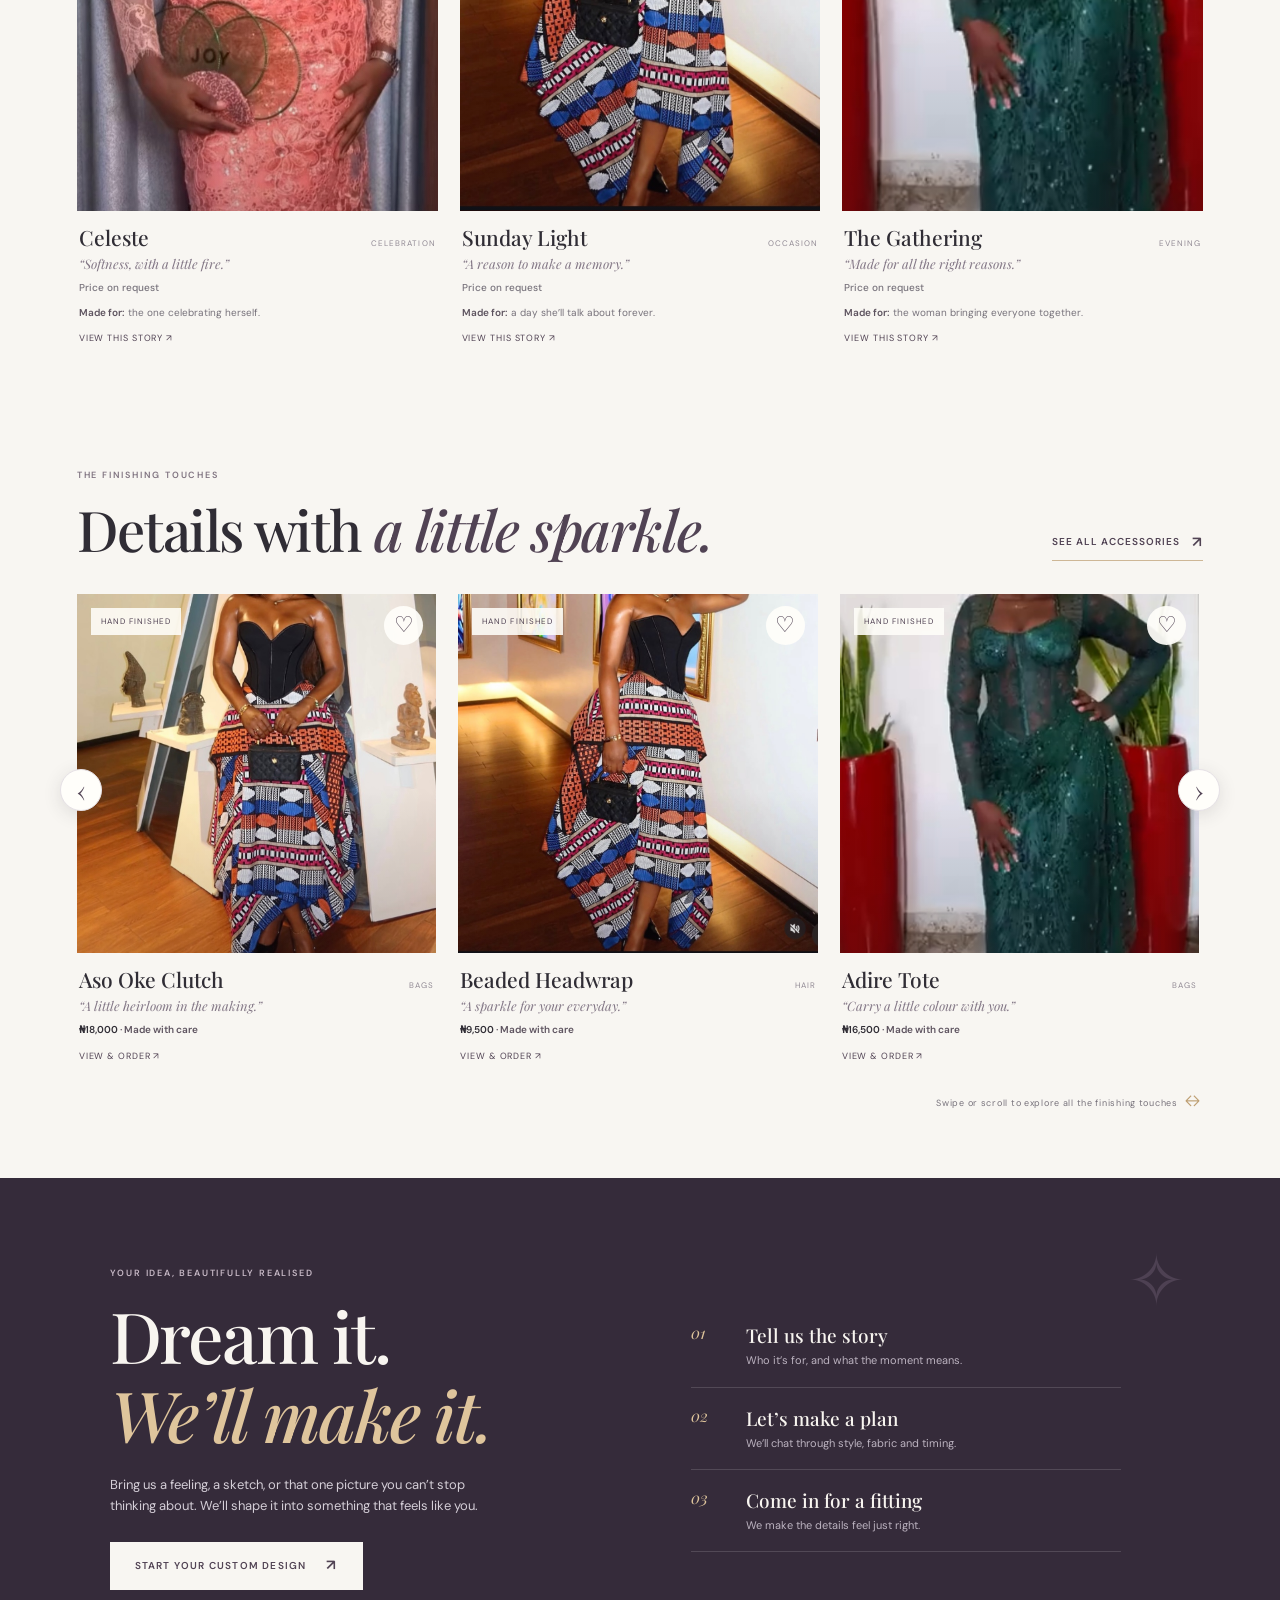
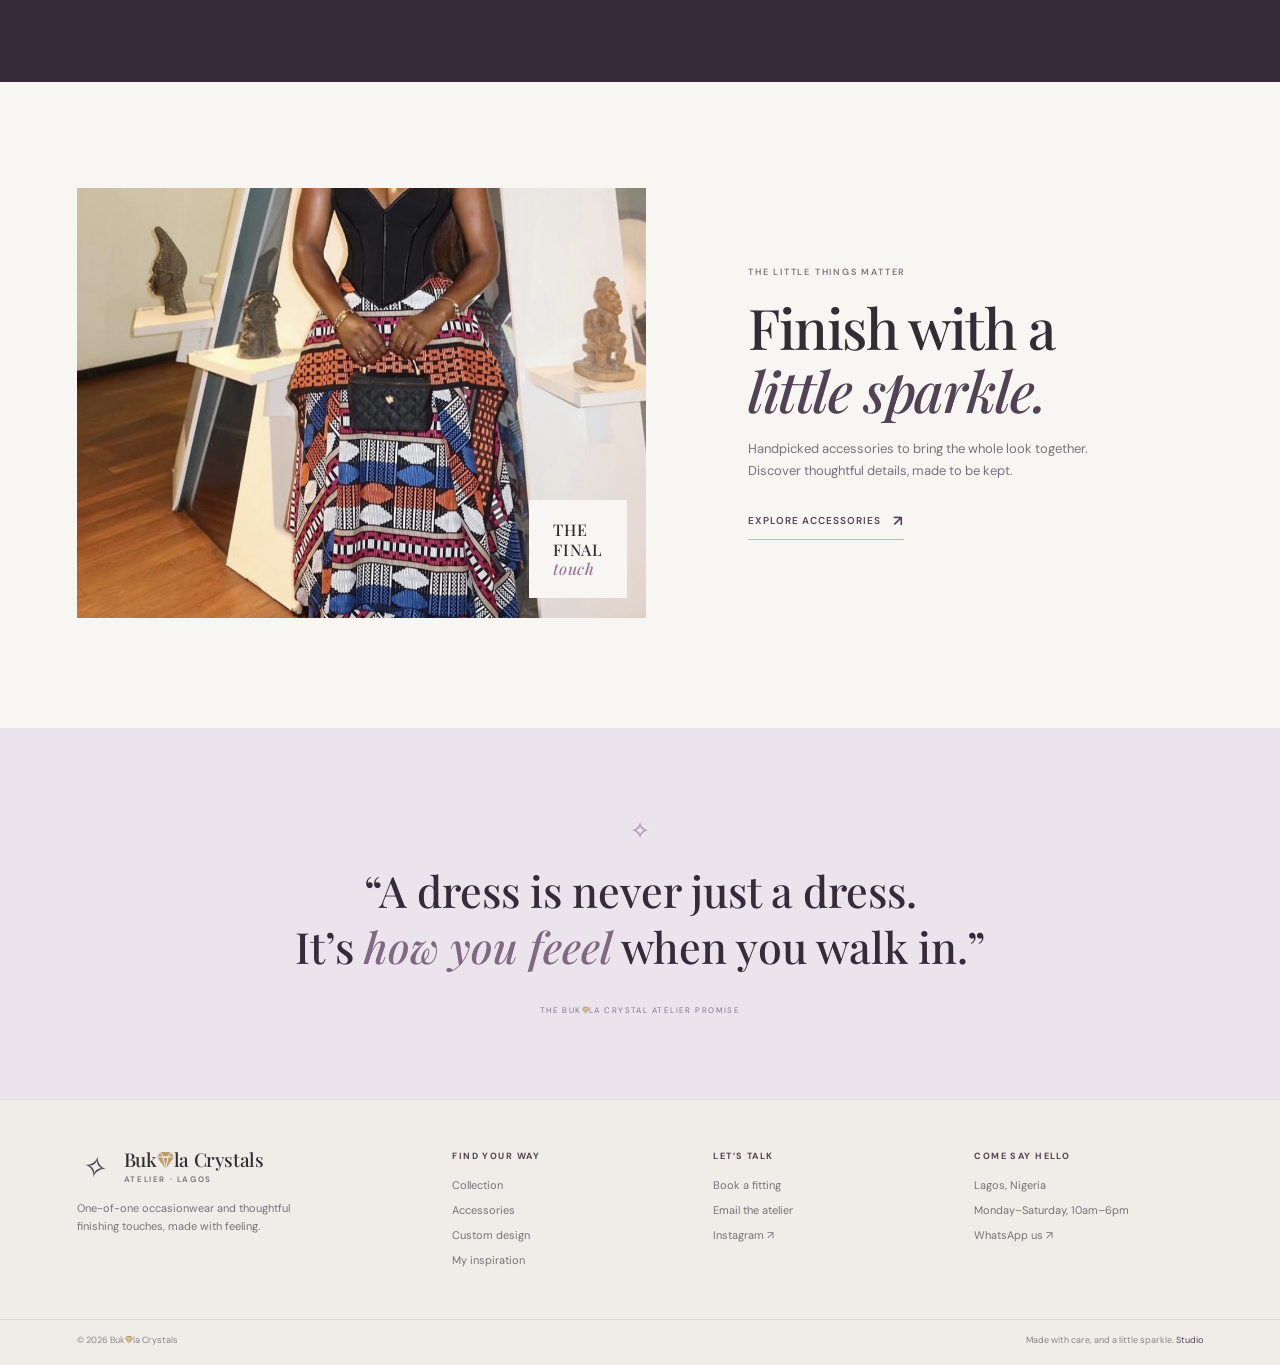
==== commit ef7fd542: "update" ====
--- a/index.html
+++ b/index.html
@@ -88,7 +88,7 @@
       <div class="accessory-copy"><p class="eyebrow">THE LITTLE THINGS MATTER</p><h2>Finish with a<br><em>little sparkle.</em></h2><p>Handpicked accessories to bring the whole look together. Discover thoughtful details, made to be kept.</p><a class="text-link" href="accessories.html">Explore accessories <span>↗</span></a></div>
     </section>
 
-    <section class="quote-band"><span class="quote-gem">✧</span><p>“A dress is never just a dress.<br>It’s <em>how you feel</em> when you walk in.”</p><span class="quote-credit">THE BUK<span class="diamond-o" role="img" aria-label="O"><svg viewBox="0 0 20 24" aria-hidden="true"><path d="M4 2h12l4 6-10 14L0 8z" fill="#bd9d70"/><path d="M4 2 7 8h6l3-6M0 8h20M7 8l3 14 3-14" fill="none" stroke="#f8f6f2" stroke-width="1"/></svg></span>LA CRYSTAL ATELIER PROMISE</span></section>
+    <section class="quote-band"><span class="quote-gem">✧</span><p>“A dress is never just a dress.<br>It’s <em>how you feeel</em> when you walk in.”</p><span class="quote-credit">THE BUK<span class="diamond-o" role="img" aria-label="O"><svg viewBox="0 0 20 24" aria-hidden="true"><path d="M4 2h12l4 6-10 14L0 8z" fill="#bd9d70"/><path d="M4 2 7 8h6l3-6M0 8h20M7 8l3 14 3-14" fill="none" stroke="#f8f6f2" stroke-width="1"/></svg></span>LA CRYSTAL ATELIER PROMISE</span></section>
   </main>
   <footer id="site-footer"></footer>
   <div id="modal-root"></div>
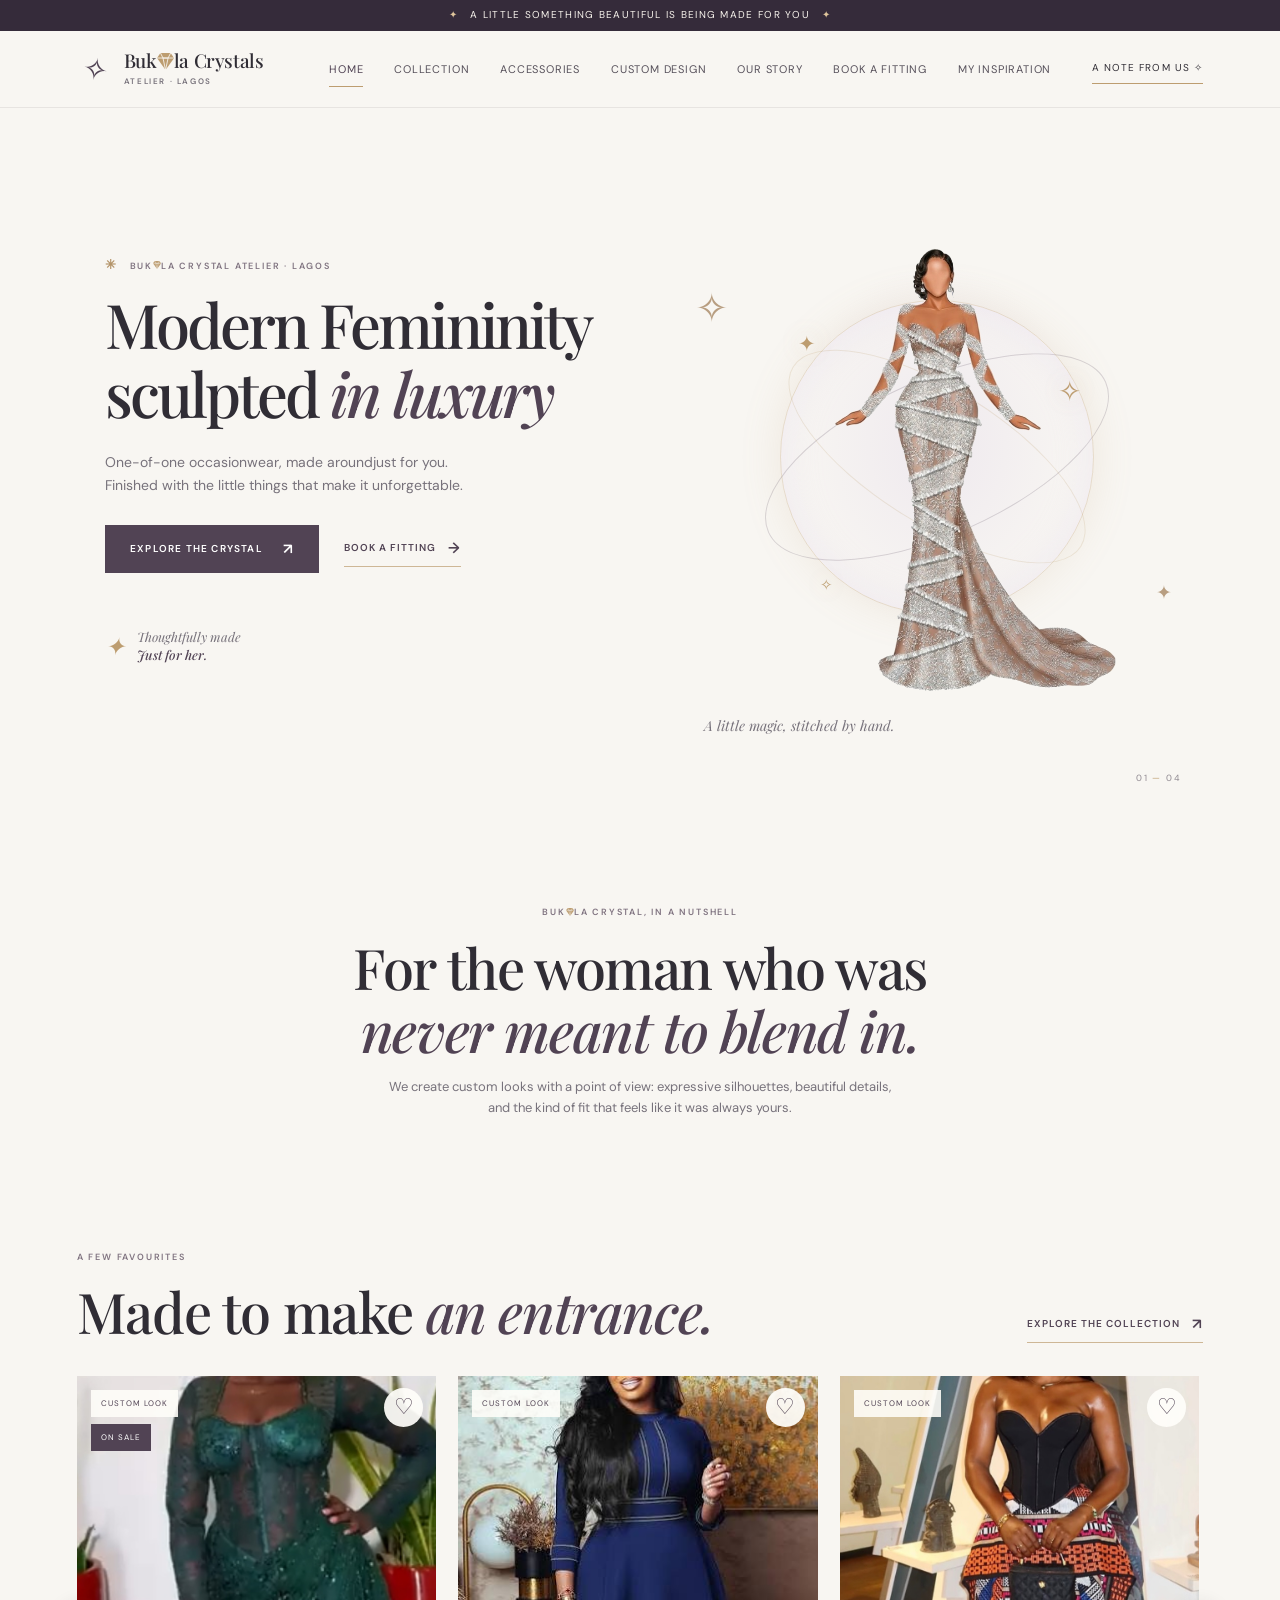
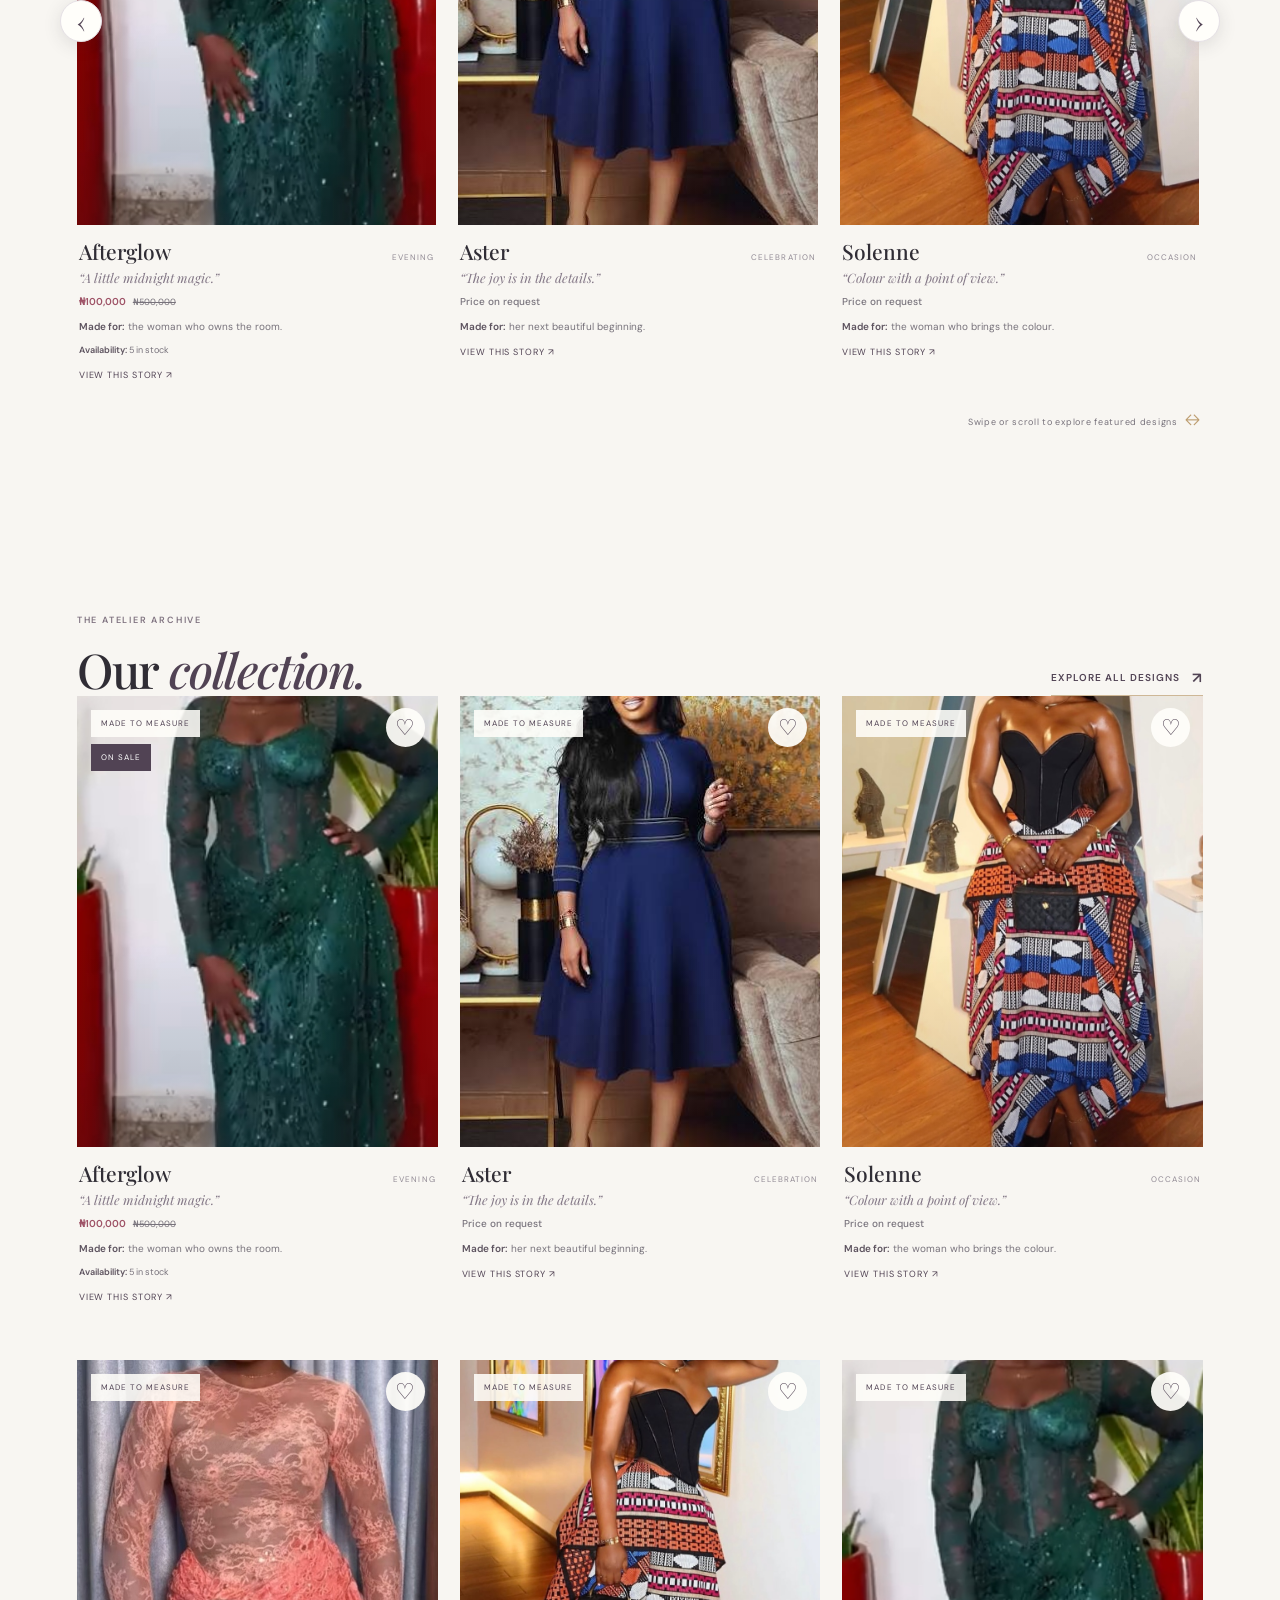
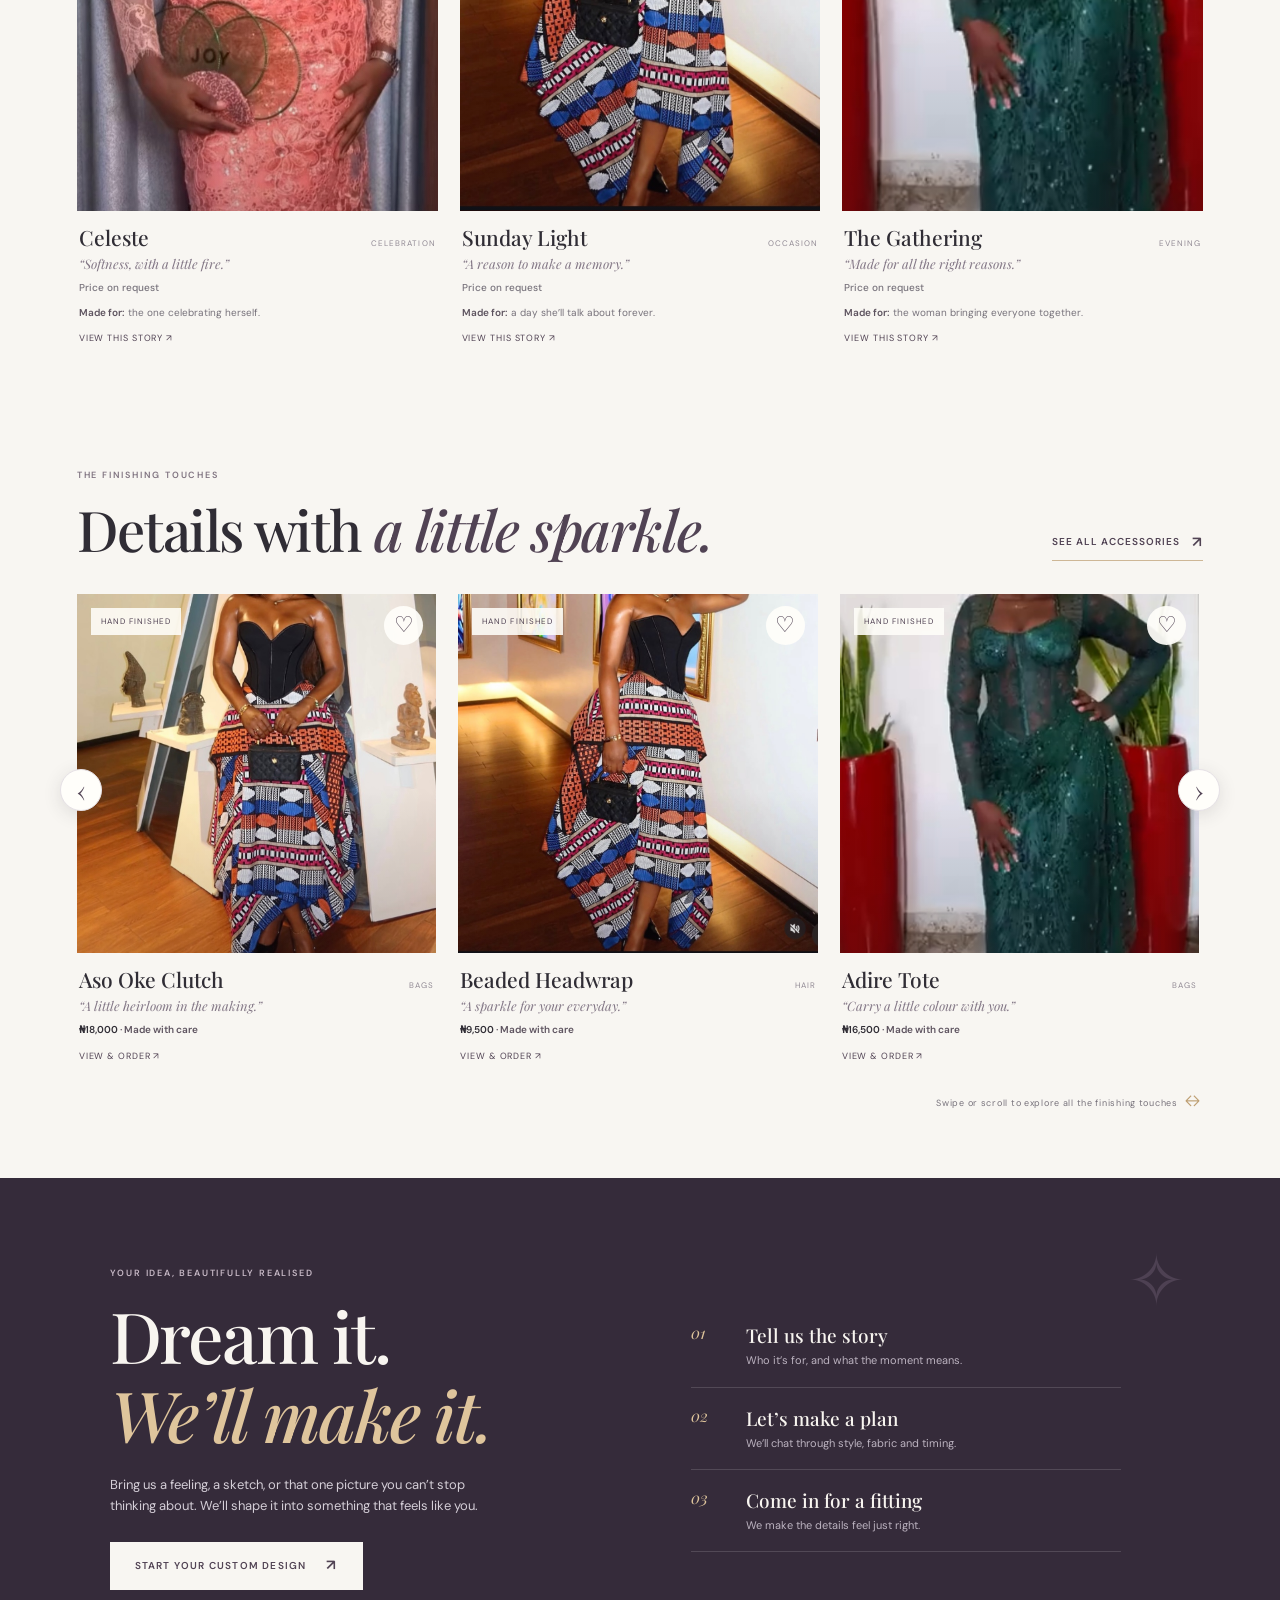
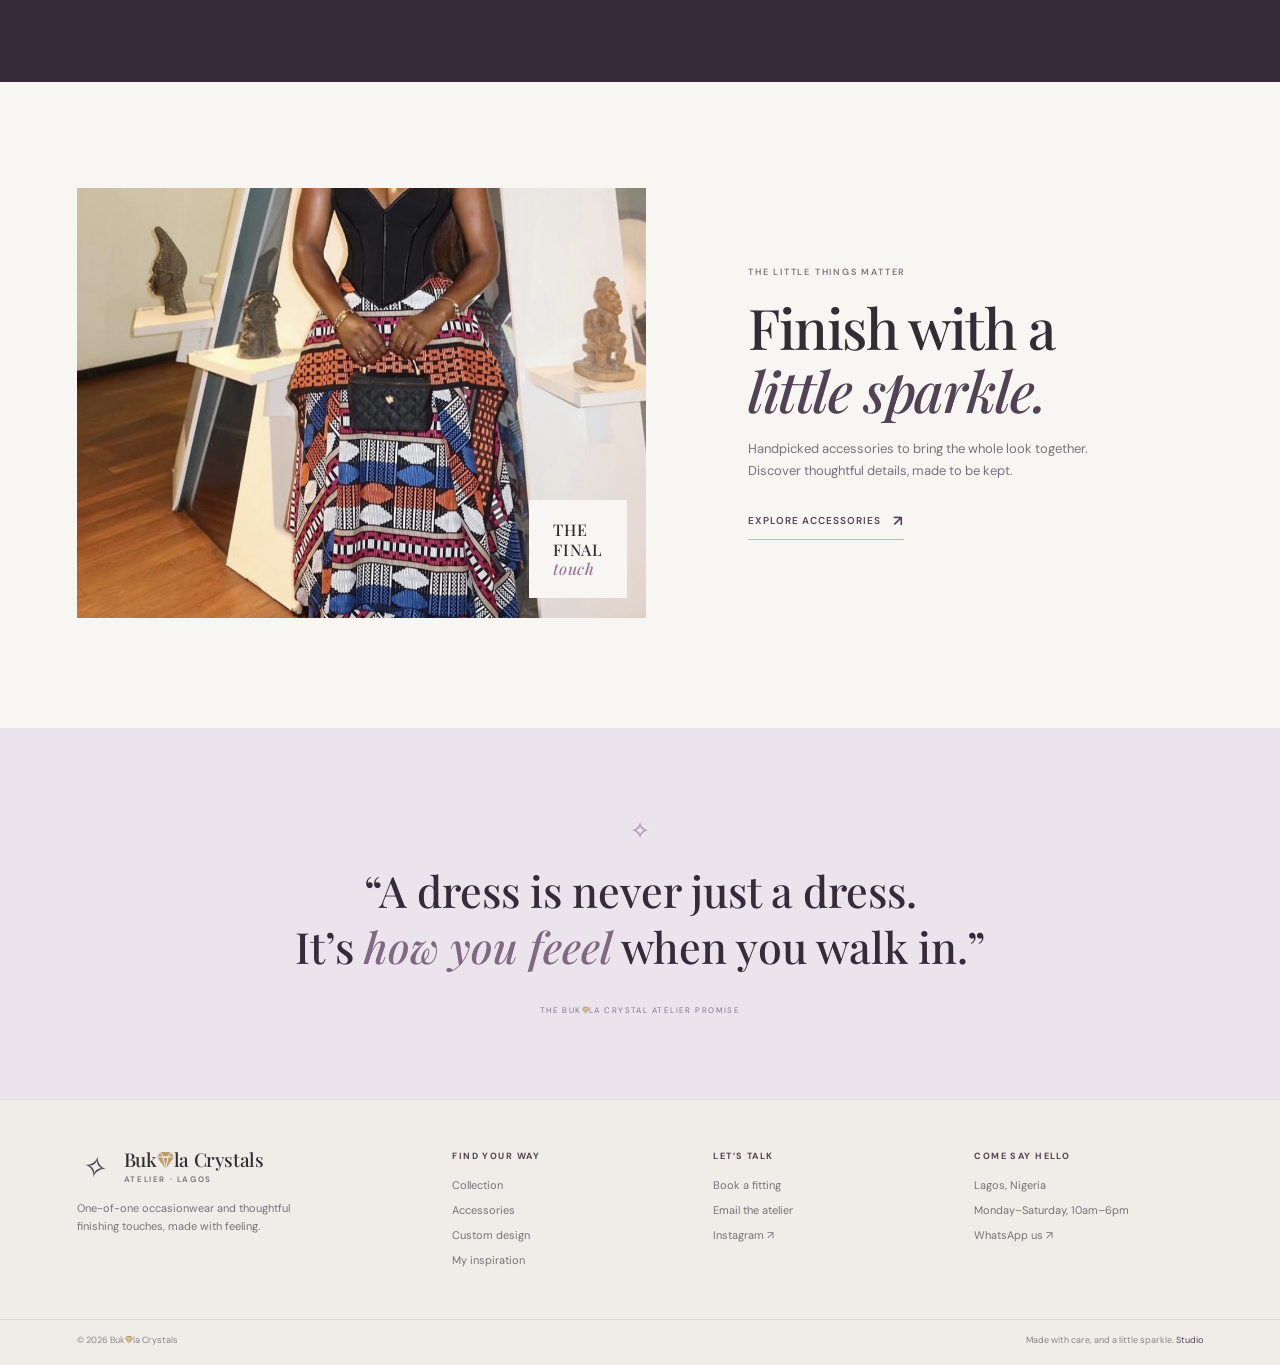
==== commit 8cb2aa2d: "Update hero gown image source and adjust CSS blend mode for improved display" ====
--- a/index.html
+++ b/index.html
@@ -30,7 +30,7 @@
             <span class="crystal-ring crystal-ring-one"></span>
             <span class="crystal-ring crystal-ring-two"></span>
             <picture class="hero-gown-picture">
-              <source media="(max-width:760px)" srcset="assets/hero-gown-cutout.png">
+              <source srcset="assets/hero-gown-cutout.png">
               <img class="hero-gown" src="assets/hero-gown.jpg" alt="" width="768" height="1029">
             </picture>
             <span class="crystal-sparkle sparkle-one">✦</span>
--- a/style.css
+++ b/style.css
@@ -54,7 +54,7 @@
 .crystal-ring{position:absolute;width:85%;height:30%;border:1px solid rgba(81,67,84,.2);border-radius:50%;transform:rotate(-24deg);animation:crystal-ring 10s linear infinite}
 .crystal-ring-two{width:78%;height:26%;border-color:rgba(189,157,112,.32);transform:rotate(32deg);animation-direction:reverse;opacity:.65}
 .hero-gown-picture{position:relative;z-index:1;display:block;min-width:0;min-height:0;width:100%;height:100%;animation:hero-image-float 7s ease-in-out infinite}
-.hero-gown{display:block;width:100%;height:100%;object-fit:contain;mix-blend-mode:multiply}
+.hero-gown{display:block;width:100%;height:100%;object-fit:contain}
 .crystal-sparkle{position:absolute;z-index:2;color:#bd9d70;text-shadow:0 0 10px rgba(255,255,255,.95),0 0 22px rgba(189,157,112,.38);animation:crystal-twinkle 2.8s ease-in-out infinite}
 .sparkle-one{top:25%;left:18%;font-size:21px}
 .sparkle-two{top:33%;right:17%;font-size:28px;animation-delay:-1.3s}
@@ -393,7 +393,6 @@
   .hero-art{position:absolute;inset:0;z-index:0;grid-row:auto;max-width:none;width:100%;height:100%;padding:0;margin:0;justify-self:stretch;pointer-events:none}
   .hero-frame{height:100%;border-radius:0}
   .hero-gown-picture{width:112%;height:100%;max-width:none}
-  .hero-gown{mix-blend-mode:normal}
   .hero-caption{left:50%;bottom:12px;transform:translateX(-50%);font-size:11px;white-space:nowrap}
   .hero-index{z-index:2;bottom:12px;right:7vw}
 }
